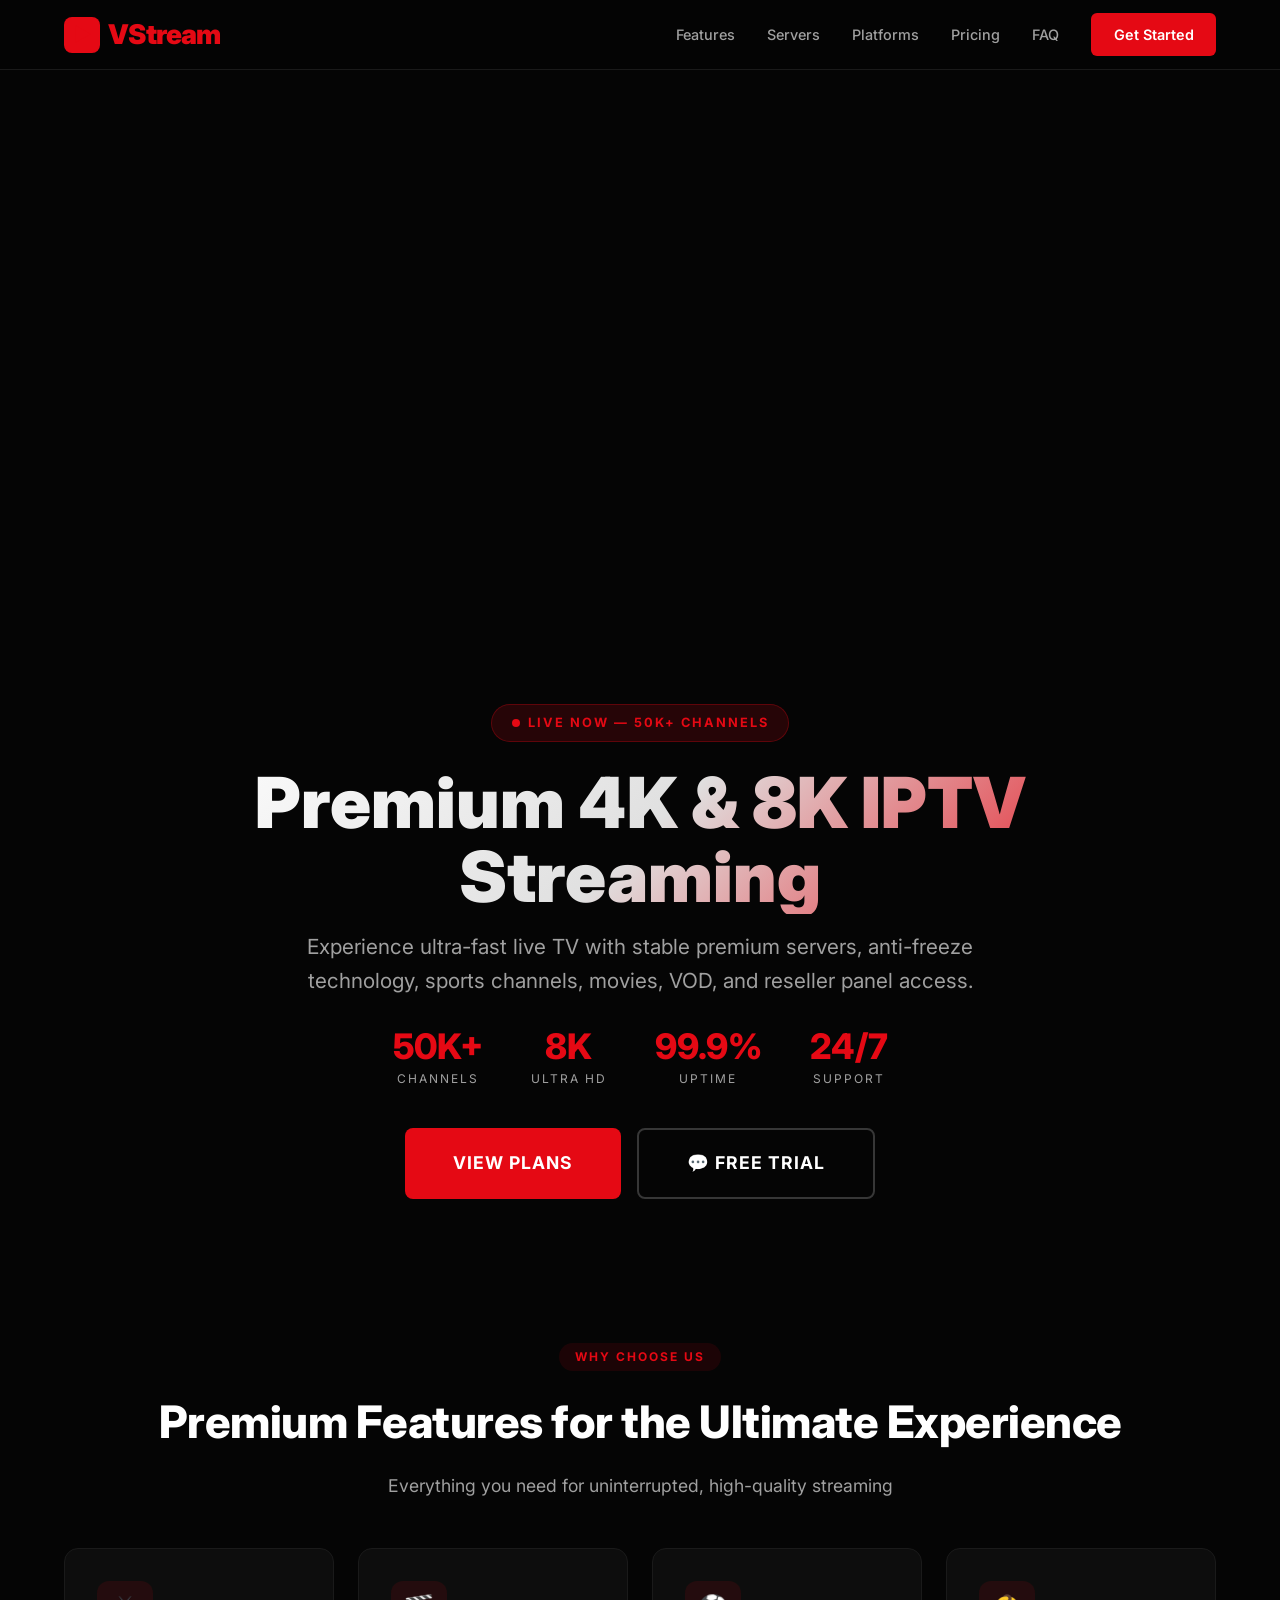
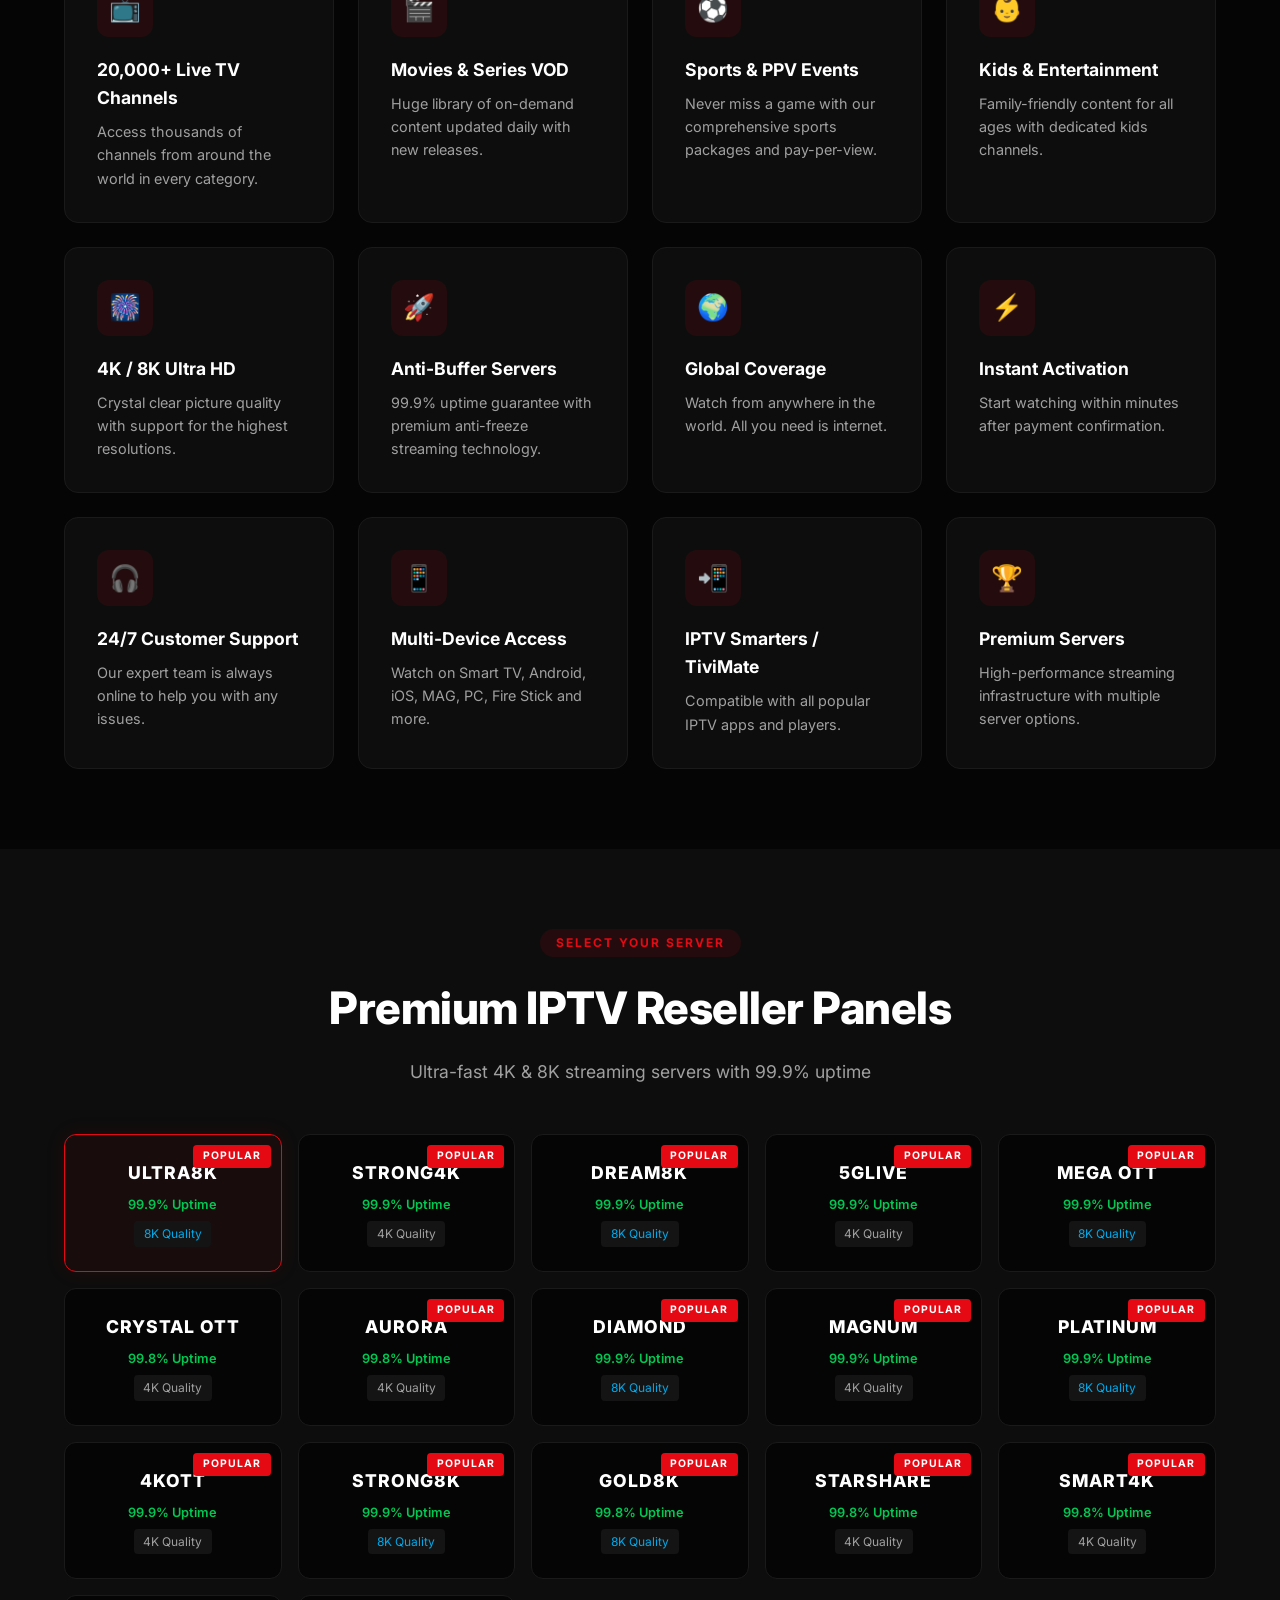
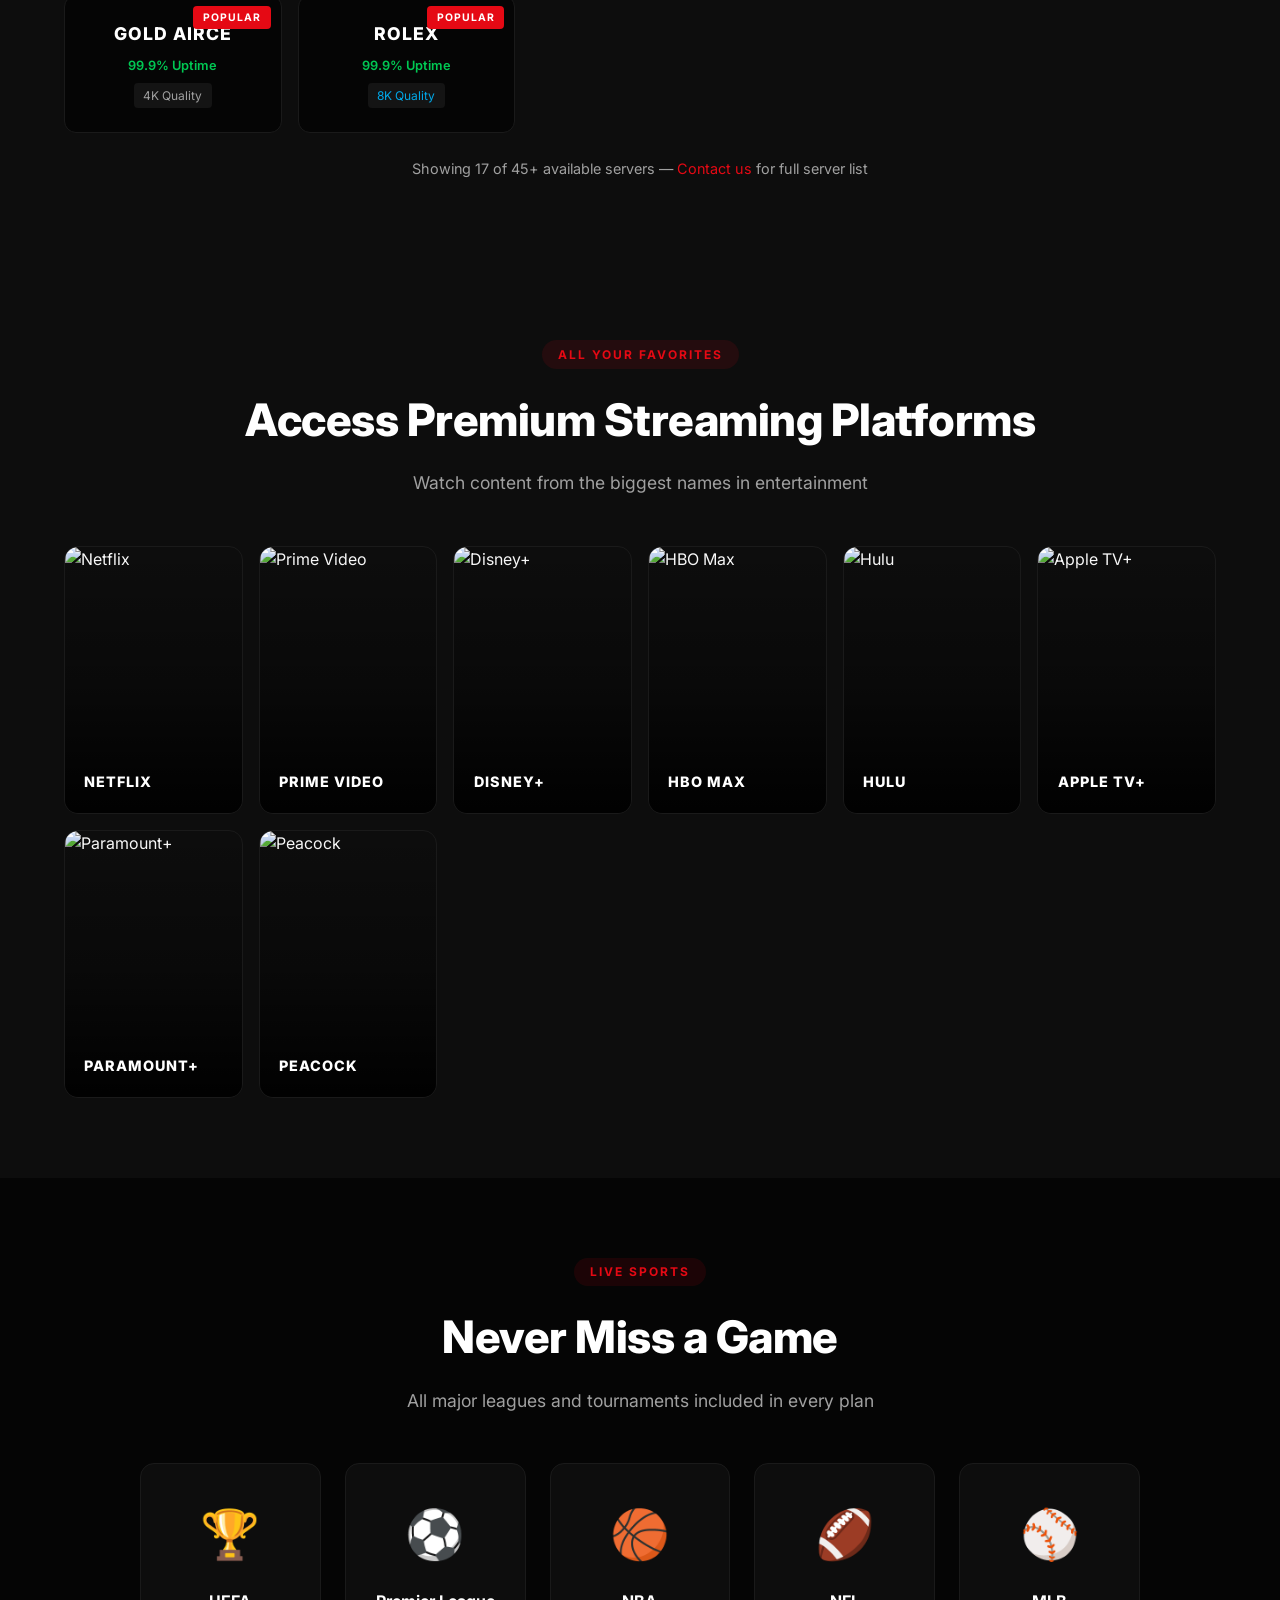
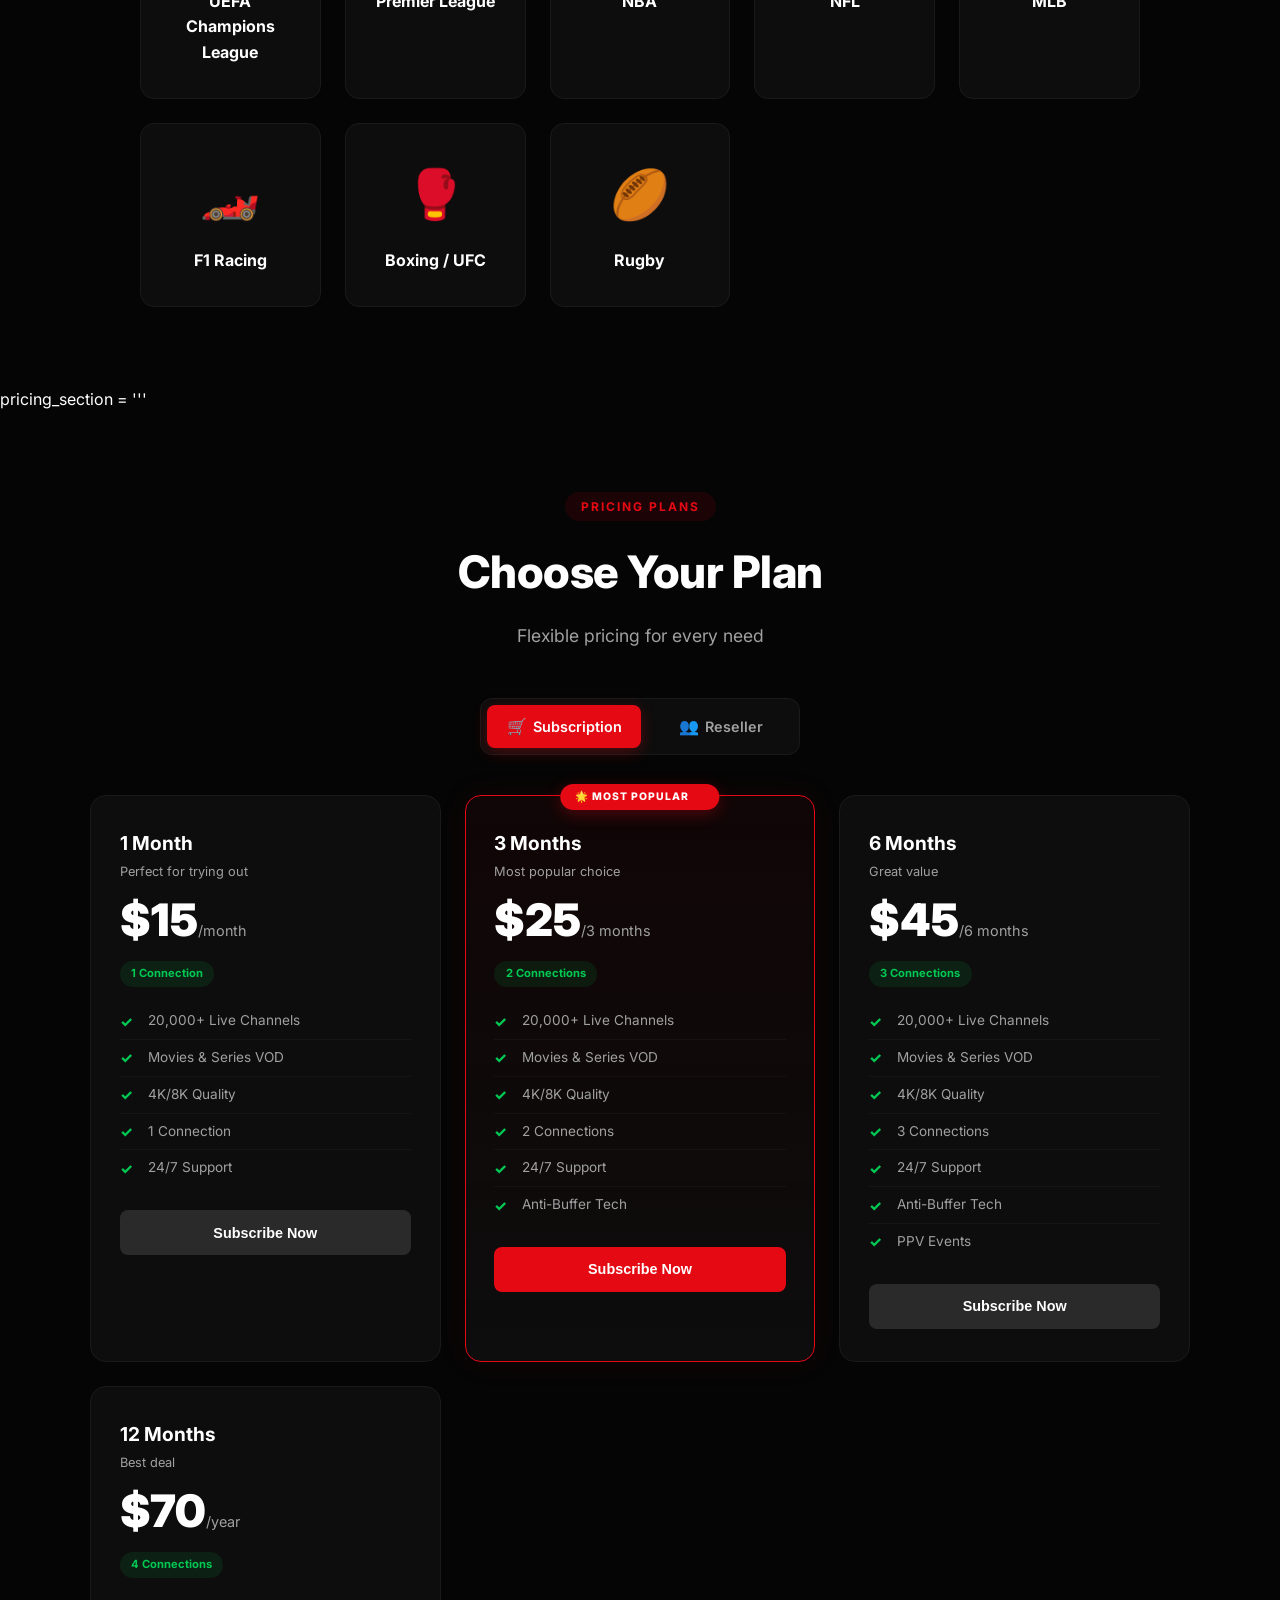
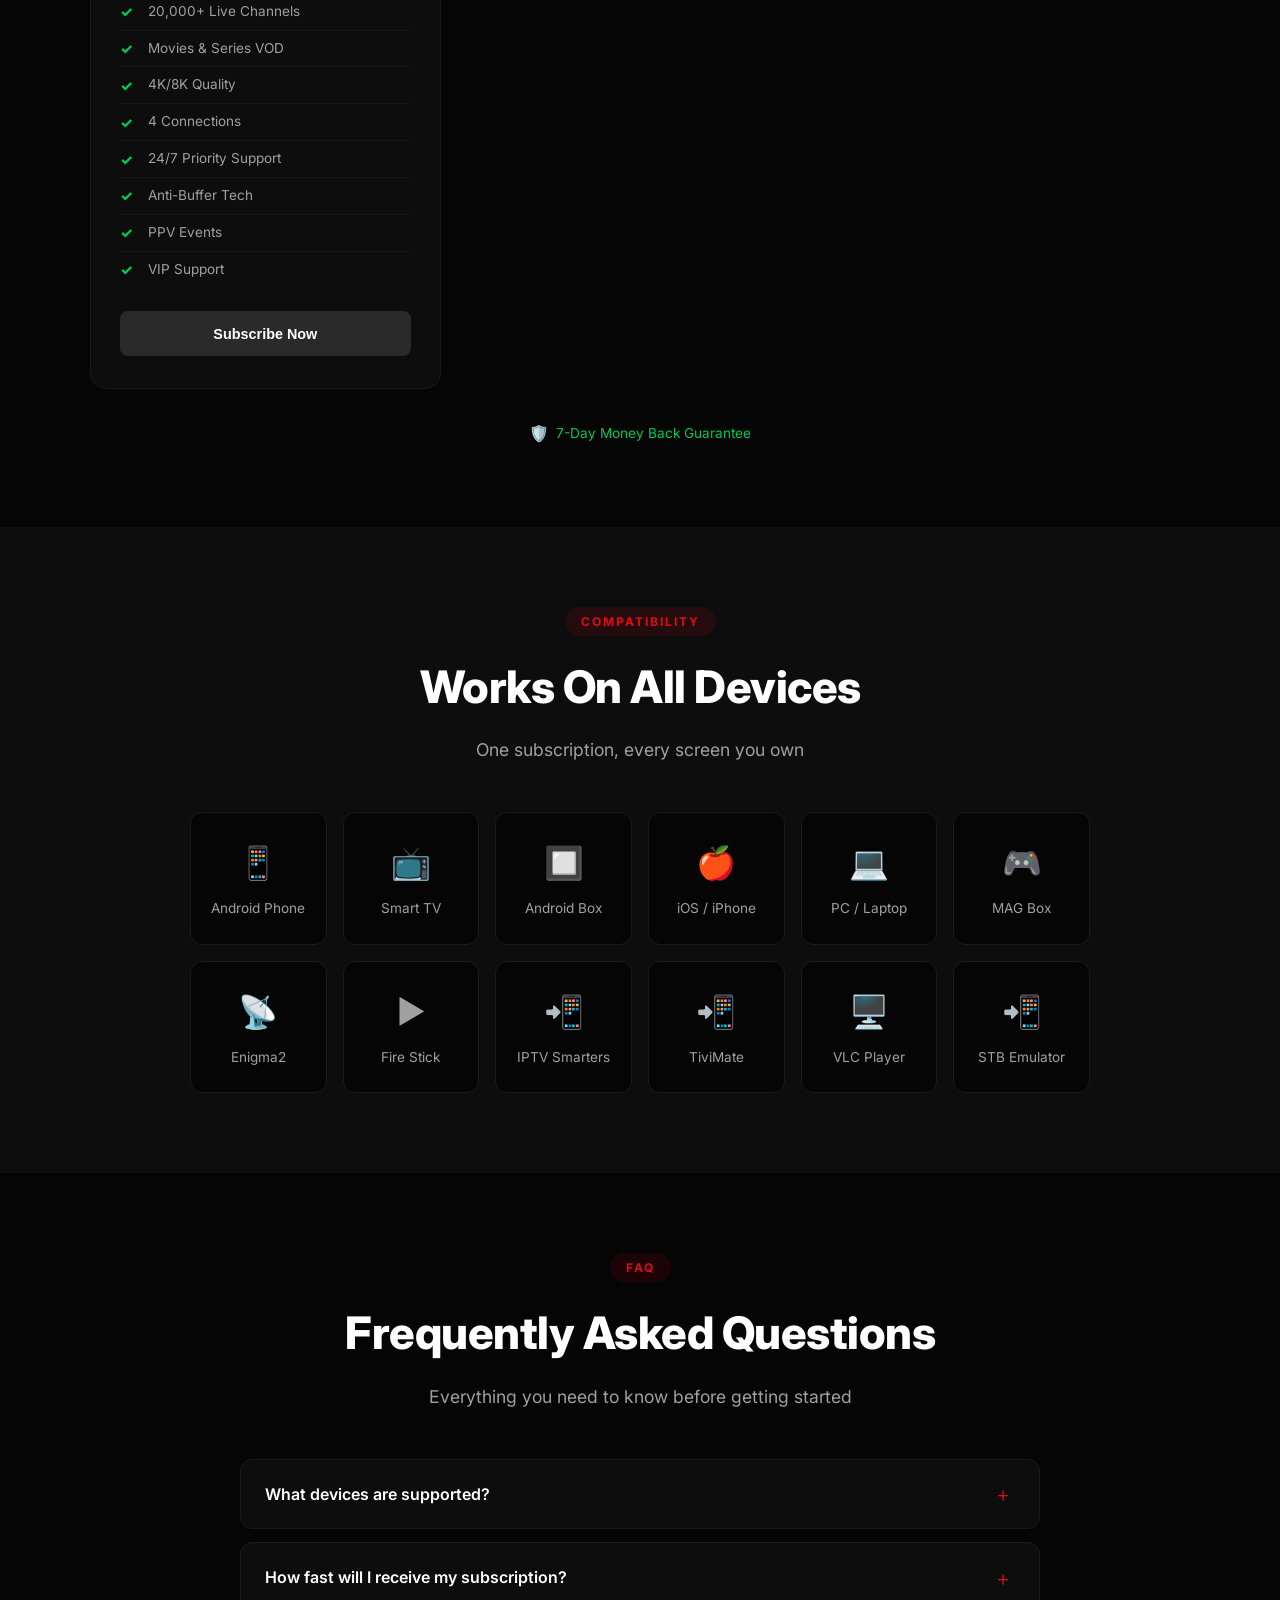
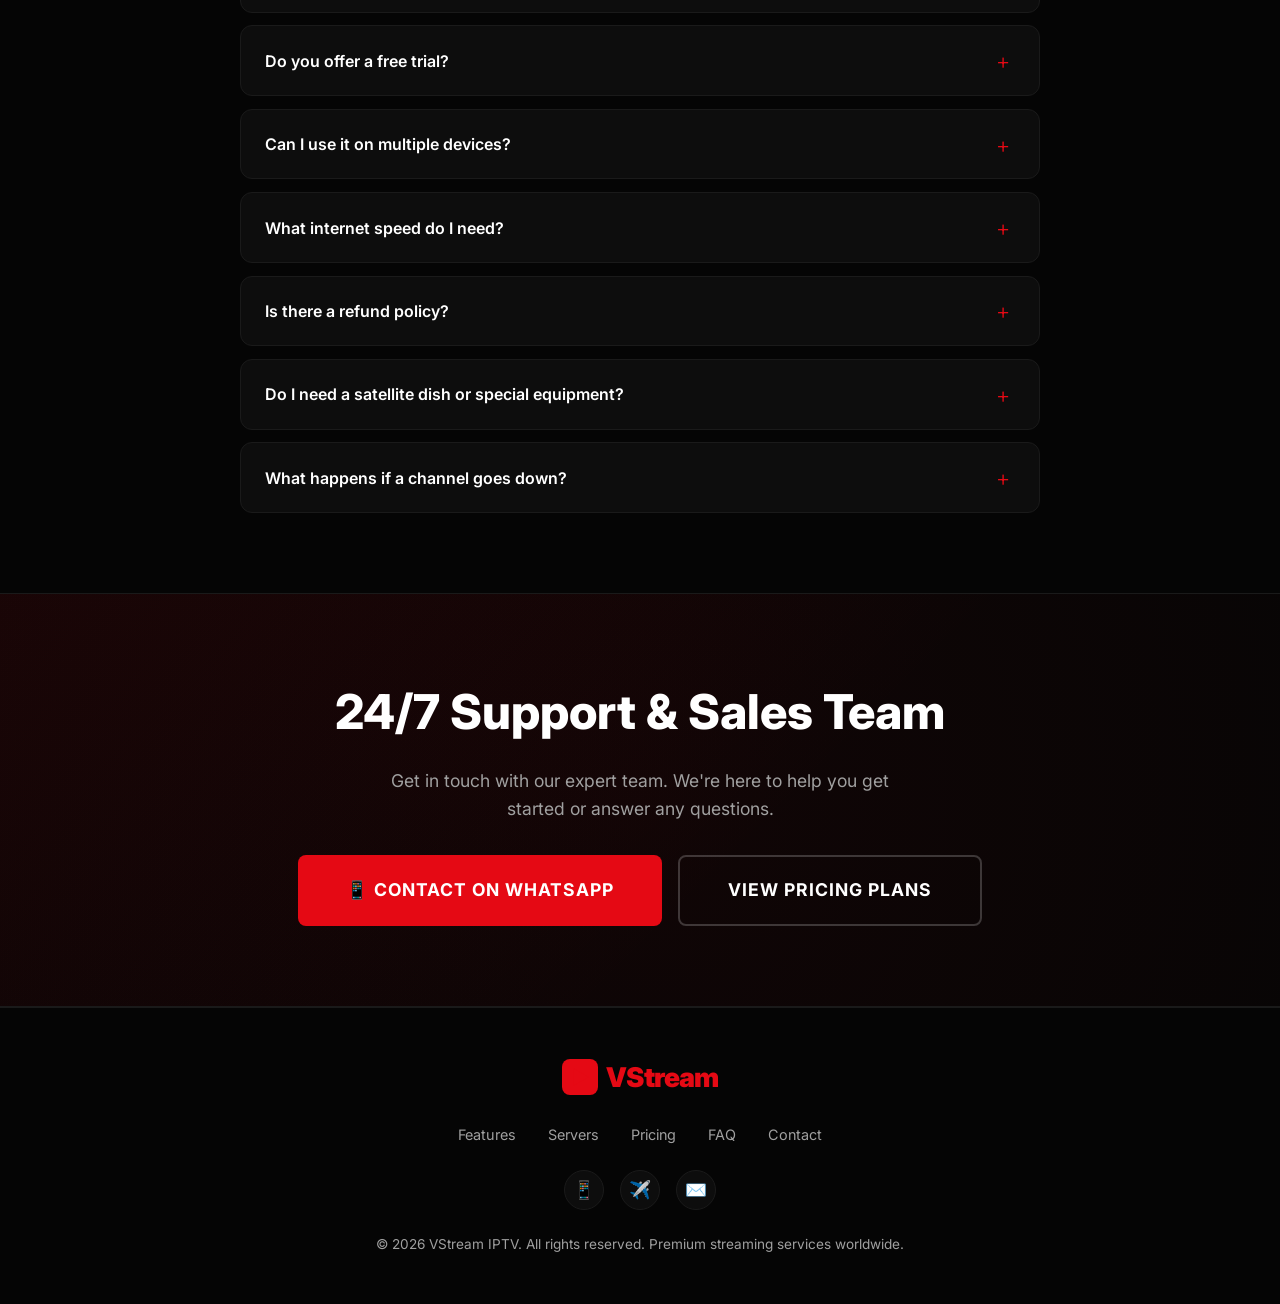
==== index.html @ d1099d80 "Update index.html" ====
<!DOCTYPE html>
<html lang="en">
<head>
<meta charset="UTF-8">
<meta name="viewport" content="width=device-width, initial-scale=1.0">

<title>VStream IPTV - Premium 4K & 8K Streaming | 50K+ Channels</title>
<meta name="description" content="Best IPTV subscription with 50,000+ live channels, movies, series in 4K & 8K. Ultra-fast servers, anti-freeze technology, instant activation. Free trial available.">
<meta name="keywords" content="IPTV, 4K streaming, 8K streaming, live TV channels, IPTV subscription, sports streaming, VOD, movies, series, anti-freeze, premium servers">
<meta name="author" content="VStream IPTV">
<meta name="robots" content="index, follow">
<meta name="theme-color" content="#050505">
<meta name="msapplication-TileColor" content="#050505">

<link rel="canonical" href="https://yourdomain.com/">

<meta property="og:type" content="website">
<meta property="og:url" content="https://yourdomain.com/">
<meta property="og:title" content="VStream IPTV - Premium 4K & 8K Streaming | 50K+ Channels">
<meta property="og:description" content="Best IPTV subscription with 50,000+ live channels, movies and series in 4K & 8K. Ultra-fast servers with anti-freeze technology. Free trial available.">
<meta property="og:image" content="https://yourdomain.com/logo-og.png">
<meta property="og:image:width" content="1200">
<meta property="og:image:height" content="630">
<meta property="og:site_name" content="VStream IPTV">
<meta property="og:locale" content="en_US">

<meta name="twitter:card" content="summary_large_image">
<meta name="twitter:url" content="https://yourdomain.com/">
<meta name="twitter:title" content="VStream IPTV - Premium 4K & 8K Streaming | 50K+ Channels">
<meta name="twitter:description" content="Best IPTV subscription with 50,000+ live channels, movies and series in 4K & 8K. Ultra-fast servers with anti-freeze technology.">
<meta name="twitter:image" content="https://yourdomain.com/logo-og.png">

<link rel="icon" type="image/svg+xml" href="logo.svg">
<link rel="apple-touch-icon" sizes="180x180" href="logo.svg">

<link rel="preconnect" href="https://fonts.googleapis.com">
<link rel="preconnect" href="https://fonts.gstatic.com" crossorigin>
<link href="https://fonts.googleapis.com/css2?family=Inter:wght@300;400;500;600;700;800;900&display=swap" rel="stylesheet">

<style>
:root{--bg:#050505;--bg-card:#0d0d0d;--bg-elevated:#141414;--red:#e50914;--red-hover:#b20710;--red-glow:rgba(229,9,20,0.3);--text:#ffffff;--text-muted:#a0a0a0;--border:#1a1a1a;--green:#00c853;--blue:#00a8e8}
*{margin:0;padding:0;box-sizing:border-box}
html{scroll-behavior:smooth}
body{font-family:'Inter',sans-serif;background:var(--bg);color:var(--text);line-height:1.6;overflow-x:hidden}

/* Header */
header{position:fixed;top:0;left:0;right:0;z-index:1000;display:flex;align-items:center;justify-content:space-between;padding:0.8rem 5%;background:rgba(5,5,5,0.9);backdrop-filter:blur(16px);border-bottom:1px solid var(--border);transition:all 0.3s}
.logo{font-size:1.7rem;font-weight:900;color:var(--red);letter-spacing:-1px;text-decoration:none;display:flex;align-items:center;gap:0.5rem}
.logo-icon{width:36px;height:36px;background:var(--red);border-radius:8px;display:flex;align-items:center;justify-content:center;font-size:1.2rem}
nav{display:flex;align-items:center;gap:2rem}
nav a{color:var(--text-muted);text-decoration:none;font-weight:500;font-size:0.9rem;transition:color 0.3s;position:relative}
nav a:hover{color:var(--text)}
nav a::after{content:'';position:absolute;bottom:-4px;left:0;width:0;height:2px;background:var(--red);transition:width 0.3s}
nav a:hover::after{width:100%}
.nav-cta{background:var(--red);color:#fff !important;padding:0.6rem 1.4rem;border-radius:6px;font-weight:600;transition:all 0.3s}
.nav-cta:hover{background:var(--red-hover);transform:translateY(-1px)}
.nav-cta::after{display:none !important}
.mobile-menu-btn{display:none;background:none;border:none;color:var(--text);font-size:1.5rem;cursor:pointer}

/* Hero with Video + Slides */
.hero{min-height:100vh;display:flex;flex-direction:column;align-items:center;justify-content:center;text-align:center;padding:8rem 5% 4rem;position:relative;overflow:hidden}
.hero-video-bg{position:absolute;top:0;left:0;width:100%;height:100%;z-index:0;object-fit:cover;opacity:0.4}
.hero-video-overlay{position:absolute;inset:0;background:linear-gradient(180deg,rgba(5,5,5,0.3) 0%,rgba(5,5,5,0.8) 60%,var(--bg) 100%);z-index:1}
.hero-slides{position:absolute;inset:0;z-index:0}
.hero-slide{position:absolute;inset:0;background-size:cover;background-position:center;opacity:0;transition:opacity 2s ease-in-out;filter:brightness(0.3)}
.hero-slide.active{opacity:1}
.hero > *{position:relative;z-index:2}

.hero-badge{display:inline-flex;align-items:center;gap:0.5rem;background:rgba(229,9,20,0.15);border:1px solid rgba(229,9,20,0.3);color:var(--red);padding:0.5rem 1.2rem;border-radius:50px;font-size:0.8rem;font-weight:700;margin-bottom:1.5rem;text-transform:uppercase;letter-spacing:2px;animation:fadeInUp 0.8s ease forwards}
.hero-badge .dot{width:8px;height:8px;background:var(--red);border-radius:50%;animation:pulse 2s infinite}
@keyframes pulse{0%,100%{opacity:1;transform:scale(1)}50%{opacity:0.5;transform:scale(1.2)}}
.hero h1{font-size:clamp(2.5rem,5.5vw,5rem);font-weight:900;line-height:1.05;max-width:1000px;margin-bottom:1rem;background:linear-gradient(135deg,#fff 0%,#e0e0e0 50%,var(--red) 100%);-webkit-background-clip:text;-webkit-text-fill-color:transparent;background-clip:text;animation:fadeInUp 0.8s ease 0.1s forwards;opacity:0}
.hero-subtitle{font-size:clamp(1rem,2vw,1.3rem);color:var(--text-muted);max-width:700px;margin-bottom:2rem;animation:fadeInUp 0.8s ease 0.2s forwards;opacity:0}
.hero-stats{display:flex;gap:3rem;margin-bottom:2.5rem;flex-wrap:wrap;justify-content:center;animation:fadeInUp 0.8s ease 0.3s forwards;opacity:0}
.hero-stat{text-align:center}
.hero-stat .num{font-size:2.2rem;font-weight:800;color:var(--red);line-height:1}
.hero-stat .label{font-size:0.75rem;color:var(--text-muted);text-transform:uppercase;letter-spacing:2px;margin-top:0.3rem}
.hero-btns{display:flex;gap:1rem;flex-wrap:wrap;justify-content:center;animation:fadeInUp 0.8s ease 0.4s forwards;opacity:0}
.btn{display:inline-flex;align-items:center;gap:0.5rem;background:var(--red);color:#fff;border:none;padding:1rem 2.5rem;border-radius:8px;font-size:1rem;font-weight:700;cursor:pointer;transition:all 0.3s;text-decoration:none;text-transform:uppercase;letter-spacing:1px}
.btn:hover{background:var(--red-hover);transform:translateY(-2px);box-shadow:0 10px 40px var(--red-glow)}
.btn-outline{background:transparent;border:2px solid rgba(255,255,255,0.2);color:var(--text)}
.btn-outline:hover{border-color:var(--red);color:var(--red);background:transparent;box-shadow:none}
.btn-lg{padding:1.2rem 3rem;font-size:1.1rem}
@keyframes fadeInUp{from{opacity:0;transform:translateY(30px)}to{opacity:1;transform:translateY(0)}}

/* Section Common */
section{padding:5rem 5%}
.section-title{text-align:center;margin-bottom:3rem}
.section-title h2{font-size:clamp(1.8rem,3.5vw,2.8rem);font-weight:800;margin-bottom:0.8rem;letter-spacing:-0.5px}
.section-title p{color:var(--text-muted);font-size:1.1rem;max-width:600px;margin:0 auto}
.section-title .badge{display:inline-block;background:rgba(229,9,20,0.1);color:var(--red);padding:0.3rem 1rem;border-radius:50px;font-size:0.75rem;font-weight:700;text-transform:uppercase;letter-spacing:2px;margin-bottom:1rem}

/* Features */
.features-grid{display:grid;grid-template-columns:repeat(auto-fit,minmax(260px,1fr));gap:1.5rem;max-width:1200px;margin:0 auto}
.feature-card{background:var(--bg-card);border:1px solid var(--border);border-radius:14px;padding:2rem;transition:all 0.4s;position:relative;overflow:hidden}
.feature-card::before{content:'';position:absolute;top:0;left:0;right:0;height:3px;background:var(--red);transform:scaleX(0);transition:transform 0.4s}
.feature-card:hover::before{transform:scaleX(1)}
.feature-card:hover{border-color:rgba(229,9,20,0.3);transform:translateY(-8px);box-shadow:0 20px 50px rgba(0,0,0,0.5)}
.feature-icon{width:56px;height:56px;background:rgba(229,9,20,0.1);border-radius:12px;display:flex;align-items:center;justify-content:center;margin-bottom:1.2rem;font-size:1.6rem}
.feature-card h3{font-size:1.1rem;font-weight:700;margin-bottom:0.5rem}
.feature-card p{color:var(--text-muted);font-size:0.9rem;line-height:1.6}

/* Server Selection */
.servers-section{background:var(--bg-card)}
.servers-grid{display:grid;grid-template-columns:repeat(auto-fill,minmax(200px,1fr));gap:1rem;max-width:1200px;margin:0 auto}
.server-card{background:var(--bg);border:1px solid var(--border);border-radius:12px;padding:1.5rem;text-align:center;cursor:pointer;transition:all 0.3s;position:relative;overflow:hidden}
.server-card:hover{border-color:var(--red);transform:translateY(-3px);box-shadow:0 10px 30px rgba(229,9,20,0.1)}
.server-card.selected{border-color:var(--red);background:rgba(229,9,20,0.05);box-shadow:0 0 20px rgba(229,9,20,0.1)}
.server-popular{position:absolute;top:10px;right:10px;background:var(--red);color:#fff;font-size:0.65rem;font-weight:700;padding:0.2rem 0.6rem;border-radius:4px;text-transform:uppercase;letter-spacing:1px}
.server-name{font-size:1.1rem;font-weight:800;letter-spacing:1px;margin-bottom:0.5rem;text-transform:uppercase}
.server-uptime{font-size:0.8rem;color:var(--green);font-weight:600;margin-bottom:0.3rem}
.server-quality{font-size:0.75rem;color:var(--text-muted);background:var(--bg-elevated);padding:0.2rem 0.6rem;border-radius:4px;display:inline-block}
.server-quality.k8{color:var(--blue)}
.servers-info{text-align:center;color:var(--text-muted);font-size:0.9rem;margin-top:1.5rem}

/* Pricing */
.pricing-grid{display:grid;grid-template-columns:repeat(auto-fit,minmax(260px,1fr));gap:1.5rem;max-width:1100px;margin:0 auto}
.price-card{background:var(--bg-card);border:1px solid var(--border);border-radius:16px;padding:2.5rem 2rem;text-align:center;position:relative;transition:all 0.4s}
.price-card:hover{border-color:var(--red);transform:translateY(-8px);box-shadow:0 20px 50px rgba(229,9,20,0.1)}
.price-card.popular{border-color:var(--red);background:linear-gradient(180deg,rgba(229,9,20,0.06) 0%,var(--bg-card) 100%);transform:scale(1.03)}
.popular-badge{position:absolute;top:-12px;left:50%;transform:translateX(-50%);background:var(--red);color:#fff;padding:0.35rem 1.2rem;border-radius:50px;font-size:0.7rem;font-weight:800;text-transform:uppercase;letter-spacing:2px;box-shadow:0 4px 15px rgba(229,9,20,0.3)}
.price-card h3{font-size:1.3rem;font-weight:700;margin-bottom:0.3rem}
.price-card .subtitle{font-size:0.85rem;color:var(--text-muted);margin-bottom:1rem}
.price{font-size:3.5rem;font-weight:900;color:var(--red);line-height:1;margin:1.5rem 0}
.price span{font-size:1rem;color:var(--text-muted);font-weight:400}
.price-features{list-style:none;margin:1.5rem 0 2rem;text-align:left}
.price-features li{padding:0.5rem 0;color:var(--text-muted);font-size:0.9rem;display:flex;align-items:center;gap:0.6rem;border-bottom:1px solid rgba(255,255,255,0.03)}
.price-features li:last-child{border-bottom:none}
.price-features li::before{content:'✓';color:var(--green);font-weight:800;min-width:20px}
.connections-badge{display:inline-block;background:rgba(0,200,83,0.1);color:var(--green);padding:0.3rem 0.8rem;border-radius:50px;font-size:0.75rem;font-weight:700;margin-bottom:1rem}
.guarantee{text-align:center;margin-top:2rem;color:var(--text-muted);font-size:0.9rem;display:flex;align-items:center;justify-content:center;gap:0.5rem}
.guarantee .icon{color:var(--green);font-size:1.2rem}

/* Platforms */
.platforms-section{background:var(--bg-card)}
.platforms-grid{display:grid;grid-template-columns:repeat(auto-fit,minmax(160px,1fr));gap:1rem;max-width:1200px;margin:0 auto}
.platform-card{position:relative;border-radius:14px;overflow:hidden;aspect-ratio:2/3;cursor:pointer;transition:transform 0.4s;border:1px solid var(--border)}
.platform-card:hover{transform:scale(1.05);z-index:2}
.platform-card img{width:100%;height:100%;object-fit:cover;display:block;transition:transform 0.4s}
.platform-card:hover img{transform:scale(1.1)}
.platform-card::after{content:'';position:absolute;inset:0;background:linear-gradient(to top,rgba(0,0,0,0.95) 0%,rgba(0,0,0,0.3) 50%,transparent 100%)}
.platform-name{position:absolute;bottom:0;left:0;right:0;padding:1.2rem;z-index:2;font-weight:800;font-size:0.9rem;text-transform:uppercase;letter-spacing:1px}

/* Sports */
.sports-grid{display:grid;grid-template-columns:repeat(auto-fit,minmax(180px,1fr));gap:1.5rem;max-width:1000px;margin:0 auto}
.sport-card{background:var(--bg-card);border:1px solid var(--border);border-radius:14px;padding:2rem 1.5rem;text-align:center;transition:all 0.3s}
.sport-card:hover{border-color:var(--red);transform:translateY(-5px)}
.sport-card .icon{font-size:3rem;margin-bottom:1rem;display:block}
.sport-card h4{font-size:1rem;font-weight:700}

/* Devices */
.devices-section{background:var(--bg-card)}
.devices-grid{display:grid;grid-template-columns:repeat(auto-fit,minmax(130px,1fr));gap:1rem;max-width:900px;margin:0 auto}
.device-item{background:var(--bg);border:1px solid var(--border);border-radius:12px;padding:1.5rem 1rem;text-align:center;font-size:0.85rem;color:var(--text-muted);transition:all 0.3s;cursor:default}
.device-item:hover{border-color:var(--red);color:var(--text);transform:translateY(-3px)}
.device-item .icon{font-size:2rem;margin-bottom:0.6rem;display:block}

/* FAQ */
.faq-list{max-width:800px;margin:0 auto;display:flex;flex-direction:column;gap:0.8rem}
.faq-item{background:var(--bg-card);border:1px solid var(--border);border-radius:12px;overflow:hidden;transition:all 0.3s}
.faq-item:hover{border-color:rgba(229,9,20,0.2)}
.faq-question{width:100%;padding:1.3rem 1.5rem;background:none;border:none;color:var(--text);font-size:1rem;font-weight:600;text-align:left;cursor:pointer;display:flex;justify-content:space-between;align-items:center;transition:color 0.3s;font-family:'Inter',sans-serif}
.faq-question:hover{color:var(--red)}
.faq-icon{font-size:1.4rem;font-weight:300;transition:transform 0.3s;color:var(--red);min-width:24px;text-align:center}
.faq-item.active .faq-icon{transform:rotate(45deg)}
.faq-answer{max-height:0;overflow:hidden;transition:max-height 0.4s ease-out}
.faq-answer-inner{padding:0 1.5rem 1.5rem;color:var(--text-muted);font-size:0.95rem;line-height:1.8}
.faq-item.active .faq-answer{max-height:400px}

/* CTA */
.cta-section{background:linear-gradient(135deg,rgba(229,9,20,0.08) 0%,transparent 60%);text-align:center;border-top:1px solid var(--border);border-bottom:1px solid var(--border);position:relative;overflow:hidden}
.cta-section::before{content:'';position:absolute;top:-50%;left:-50%;width:200%;height:200%;background:radial-gradient(circle,rgba(229,9,20,0.05) 0%,transparent 70%);animation:rotate 20s linear infinite}
@keyframes rotate{from{transform:rotate(0deg)}to{transform:rotate(360deg)}}
.cta-section > *{position:relative;z-index:1}
.cta-section h2{font-size:clamp(2rem,4vw,3rem);font-weight:800;margin-bottom:1rem}
.cta-section p{color:var(--text-muted);max-width:500px;margin:0 auto 2rem;font-size:1.1rem}
.cta-btns{display:flex;gap:1rem;justify-content:center;flex-wrap:wrap}

/* Footer */
footer{background:var(--bg);border-top:1px solid var(--border);padding:3rem 5%;text-align:center}
footer .logo{margin-bottom:1.5rem;display:inline-flex}
.footer-links{display:flex;justify-content:center;gap:2rem;margin-bottom:1.5rem;flex-wrap:wrap}
.footer-links a{color:var(--text-muted);text-decoration:none;font-size:0.9rem;transition:color 0.3s}
.footer-links a:hover{color:var(--red)}
.footer-social{display:flex;justify-content:center;gap:1rem;margin-bottom:1.5rem}
.footer-social a{width:40px;height:40px;border-radius:50%;background:var(--bg-card);border:1px solid var(--border);display:flex;align-items:center;justify-content:center;color:var(--text-muted);text-decoration:none;font-size:1.1rem;transition:all 0.3s}
.footer-social a:hover{border-color:var(--red);color:var(--red);transform:translateY(-3px)}
footer p{color:var(--text-muted);font-size:0.85rem}

/* Scroll Animations */
.reveal{opacity:0;transform:translateY(40px);transition:all 0.8s ease}
.reveal.visible{opacity:1;transform:translateY(0)}

/* Responsive */
@media(max-width:768px){nav{display:none;position:absolute;top:100%;left:0;right:0;flex-direction:column;background:rgba(5,5,5,0.98);padding:1rem 5%;gap:1rem;border-bottom:1px solid var(--border)}nav.active{display:flex}.mobile-menu-btn{display:block}.hero{padding-top:6rem}.hero h1{font-size:2rem}.hero-stats{gap:1.5rem}.hero-stat .num{font-size:1.8rem}section{padding:3rem 5%}.servers-grid{grid-template-columns:repeat(2,1fr)}.platforms-grid{grid-template-columns:repeat(2,1fr)}.price-card.popular{transform:scale(1)}}
@media(max-width:480px){.servers-grid{grid-template-columns:1fr}.pricing-grid{grid-template-columns:1fr}}

/* Scrollbar */
::-webkit-scrollbar{width:8px}
::-webkit-scrollbar-track{background:var(--bg)}
::-webkit-scrollbar-thumb{background:var(--border);border-radius:4px}
::-webkit-scrollbar-thumb:hover{background:var(--red)}


  .pricing-toggle {
    display: flex;
    justify-content: center;
    gap: 0.5rem;
    margin-bottom: 2.5rem;
    background: var(--bg-card);
    padding: 0.4rem;
    border-radius: 12px;
    border: 1px solid var(--border);
    max-width: 320px;
    margin-left: auto;
    margin-right: auto;
  }
  .toggle-btn {
    flex: 1;
    padding: 0.7rem 1.2rem;
    border: none;
    border-radius: 8px;
    background: transparent;
    color: var(--text-muted);
    font-size: 0.9rem;
    font-weight: 600;
    cursor: pointer;
    transition: all 0.3s;
    display: flex;
    align-items: center;
    justify-content: center;
    gap: 0.4rem;
    font-family: 'Inter', sans-serif;
  }
  .toggle-btn:hover { color: var(--text); }
  .toggle-btn.active {
    background: var(--red);
    color: #fff;
    box-shadow: 0 4px 15px rgba(229,9,20,0.3);
  }
  .toggle-icon { font-size: 1rem; }

  .pricing-grid {
    display: grid;
    grid-template-columns: repeat(auto-fit, minmax(260px, 1fr));
    gap: 1.5rem;
    max-width: 1100px;
    margin: 0 auto;
  }
  .pricing-grid.hidden { display: none; }

  .price-card {
    background: var(--bg-card);
    border: 1px solid var(--border);
    border-radius: 16px;
    padding: 2rem 1.8rem;
    text-align: left;
    position: relative;
    transition: all 0.4s;
  }
  .price-card:hover {
    border-color: rgba(229,9,20,0.3);
    transform: translateY(-5px);
    box-shadow: 0 15px 40px rgba(0,0,0,0.4);
  }
  .price-card.popular {
    border-color: var(--red);
    background: linear-gradient(180deg, rgba(229,9,20,0.05) 0%, var(--bg-card) 100%);
    box-shadow: 0 0 30px rgba(229,9,20,0.08);
  }
  .popular-badge {
    position: absolute;
    top: -12px;
    right: 15px;
    background: var(--red);
    color: #fff;
    padding: 0.3rem 0.9rem;
    border-radius: 50px;
    font-size: 0.65rem;
    font-weight: 800;
    text-transform: uppercase;
    letter-spacing: 1px;
    box-shadow: 0 4px 15px rgba(229,9,20,0.3);
  }
  .price-card h3 {
    font-size: 1.2rem;
    font-weight: 700;
    margin-bottom: 0.2rem;
  }
  .price-card .subtitle {
    font-size: 0.8rem;
    color: var(--text-muted);
    margin-bottom: 1rem;
  }
  .price {
    font-size: 2.8rem;
    font-weight: 900;
    color: var(--text);
    line-height: 1;
    margin: 1rem 0;
  }
  .price span {
    font-size: 0.9rem;
    color: var(--text-muted);
    font-weight: 400;
  }
  .connections-badge, .credits-badge {
    display: inline-block;
    background: rgba(0,200,83,0.1);
    color: var(--green);
    padding: 0.25rem 0.7rem;
    border-radius: 50px;
    font-size: 0.7rem;
    font-weight: 700;
    margin-bottom: 1rem;
  }
  .credits-badge {
    background: rgba(255,193,7,0.1);
    color: #ffc107;
  }
  .price-features {
    list-style: none;
    margin: 0 0 1.5rem;
    padding: 0;
  }
  .price-features li {
    padding: 0.4rem 0;
    color: var(--text-muted);
    font-size: 0.85rem;
    display: flex;
    align-items: center;
    gap: 0.5rem;
  }
  .price-features li::before {
    content: '✓';
    color: var(--green);
    font-weight: 800;
    font-size: 0.9rem;
  }
  .btn-sub {
    background: #2a2a2a;
    color: var(--text);
    font-weight: 600;
    text-transform: none;
    letter-spacing: 0;
    padding: 0.9rem;
    font-size: 0.9rem;
  }
  .btn-sub:hover {
    background: #3a3a3a;
    transform: translateY(-1px);
    box-shadow: none;
  }
  .btn-res {
    background: #2a2a2a;
    color: var(--text);
    font-weight: 600;
    text-transform: none;
    letter-spacing: 0;
    padding: 0.9rem;
    font-size: 0.9rem;
  }
  .btn-res:hover {
    background: #3a3a3a;
    transform: translateY(-1px);
    box-shadow: none;
  }
  .price-card.popular .btn-sub,
  .price-card.popular .btn-res {
    background: var(--red);
    color: #fff;
  }
  .price-card.popular .btn-sub:hover,
  .price-card.popular .btn-res:hover {
    background: var(--red-hover);
  }
  .guarantee {
    text-align: center;
    margin-top: 2rem;
    color: var(--green);
    font-size: 0.85rem;
    display: flex;
    align-items: center;
    justify-content: center;
    gap: 0.4rem;
  }
  .guarantee .icon { font-size: 1rem; }

  @media (max-width: 768px) {
    .pricing-toggle { max-width: 280px; }
    .toggle-btn { font-size: 0.8rem; padding: 0.6rem; }
    .price { font-size: 2.2rem; }
  }
</style>


<script type="application/ld+json">
{"@context":"https://schema.org","@type":"Organization","name":"VStream IPTV","url":"https://yourdomain.com","logo":"https://yourdomain.com/logo.svg","description":"Premium IPTV streaming service with 50,000+ channels in 4K & 8K","contactPoint":{"@type":"ContactPoint","contactType":"Customer Support","availableLanguage":["English"]},"sameAs":["https://wa.me/234XXXXXXXXXX"]}
</script>
<script type="application/ld+json">
{"@context":"https://schema.org","@type":"Product","name":"VStream IPTV Subscription","description":"Premium IPTV subscription with 50,000+ live channels, movies and series","brand":{"@type":"Brand","name":"VStream IPTV"},"offers":{"@type":"AggregateOffer","lowPrice":"10.00","highPrice":"80.00","priceCurrency":"USD","availability":"https://schema.org/InStock"}}
</script>
</head>

<body>

<header id="header">
  <a href="#" class="logo"><span class="logo-icon">▶</span>VStream</a>
  <nav id="mainNav">
    <a href="#features">Features</a>
    <a href="#servers">Servers</a>
    <a href="#platforms">Platforms</a>
    <a href="#pricing">Pricing</a>
    <a href="#faq">FAQ</a>
    <a href="#contact" class="nav-cta">Get Started</a>
  </nav>
  <button class="mobile-menu-btn" onclick="toggleMobileMenu()">☰</button>
</header>

<section class="hero" id="home">
  <video class="hero-video-bg" autoplay muted loop playsinline poster="https://images.unsplash.com/photo-1536440136628-849c177e76a1?w=1920&q=80">
    <source src="https://assets.mixkit.co/videos/preview/mixkit-digital-animation-of-futuristic-devices-99786-large.mp4" type="video/mp4">
  </video>
  <div class="hero-video-overlay"></div>
  <div class="hero-slides">
    <div class="hero-slide active" style="background-image:url('https://images.unsplash.com/photo-1574375927938-d5a98e8ffe85?w=1920&q=80')"></div>
    <div class="hero-slide" style="background-image:url('https://images.unsplash.com/photo-1489599849927-2ee91cede3ba?w=1920&q=80')"></div>
    <div class="hero-slide" style="background-image:url('https://images.unsplash.com/photo-1626814026160-2237a95fc5a0?w=1920&q=80')"></div>
    <div class="hero-slide" style="background-image:url('https://images.unsplash.com/photo-1598899134739-24c46f58b8c0?w=1920&q=80')"></div>
  </div>
  <div class="hero-badge"><span class="dot"></span>Live Now — 50K+ Channels</div>
  <h1>Premium 4K & 8K IPTV Streaming</h1>
  <p class="hero-subtitle">Experience ultra-fast live TV with stable premium servers, anti-freeze technology, sports channels, movies, VOD, and reseller panel access.</p>
  <div class="hero-stats">
    <div class="hero-stat"><div class="num">50K+</div><div class="label">Channels</div></div>
    <div class="hero-stat"><div class="num">8K</div><div class="label">Ultra HD</div></div>
    <div class="hero-stat"><div class="num">99.9%</div><div class="label">Uptime</div></div>
    <div class="hero-stat"><div class="num">24/7</div><div class="label">Support</div></div>
  </div>
  <div class="hero-btns">
    <a href="#pricing" class="btn btn-lg">View Plans</a>
    <a href="https://wa.me/234XXXXXXXXXX" class="btn btn-outline btn-lg" target="_blank">💬 Free Trial</a>
  </div>
</section>

<section id="features">
  <div class="section-title">
    <div class="badge">Why Choose Us</div>
    <h2>Premium Features for the Ultimate Experience</h2>
    <p>Everything you need for uninterrupted, high-quality streaming</p>
  </div>
  <div class="features-grid">
    <div class="feature-card reveal"><div class="feature-icon">📺</div><h3>20,000+ Live TV Channels</h3><p>Access thousands of channels from around the world in every category.</p></div>
    <div class="feature-card reveal"><div class="feature-icon">🎬</div><h3>Movies & Series VOD</h3><p>Huge library of on-demand content updated daily with new releases.</p></div>
    <div class="feature-card reveal"><div class="feature-icon">⚽</div><h3>Sports & PPV Events</h3><p>Never miss a game with our comprehensive sports packages and pay-per-view.</p></div>
    <div class="feature-card reveal"><div class="feature-icon">👶</div><h3>Kids & Entertainment</h3><p>Family-friendly content for all ages with dedicated kids channels.</p></div>
    <div class="feature-card reveal"><div class="feature-icon">🎆</div><h3>4K / 8K Ultra HD</h3><p>Crystal clear picture quality with support for the highest resolutions.</p></div>
    <div class="feature-card reveal"><div class="feature-icon">🚀</div><h3>Anti-Buffer Servers</h3><p>99.9% uptime guarantee with premium anti-freeze streaming technology.</p></div>
    <div class="feature-card reveal"><div class="feature-icon">🌍</div><h3>Global Coverage</h3><p>Watch from anywhere in the world. All you need is internet.</p></div>
    <div class="feature-card reveal"><div class="feature-icon">⚡</div><h3>Instant Activation</h3><p>Start watching within minutes after payment confirmation.</p></div>
    <div class="feature-card reveal"><div class="feature-icon">🎧</div><h3>24/7 Customer Support</h3><p>Our expert team is always online to help you with any issues.</p></div>
    <div class="feature-card reveal"><div class="feature-icon">📱</div><h3>Multi-Device Access</h3><p>Watch on Smart TV, Android, iOS, MAG, PC, Fire Stick and more.</p></div>
    <div class="feature-card reveal"><div class="feature-icon">📲</div><h3>IPTV Smarters / TiviMate</h3><p>Compatible with all popular IPTV apps and players.</p></div>
    <div class="feature-card reveal"><div class="feature-icon">🏆</div><h3>Premium Servers</h3><p>High-performance streaming infrastructure with multiple server options.</p></div>
  </div>
</section>

<section id="servers" class="servers-section">
  <div class="section-title">
    <div class="badge">Select Your Server</div>
    <h2>Premium IPTV Reseller Panels</h2>
    <p>Ultra-fast 4K & 8K streaming servers with 99.9% uptime</p>
  </div>
  <div class="servers-grid">
    <div class="server-card reveal selected" onclick="selectServer(this,'ULTRA8K')"><span class="server-popular">Popular</span><div class="server-name">ULTRA8K</div><div class="server-uptime">99.9% Uptime</div><div class="server-quality k8">8K Quality</div></div>
    <div class="server-card reveal" onclick="selectServer(this,'STRONG4K')"><span class="server-popular">Popular</span><div class="server-name">STRONG4K</div><div class="server-uptime">99.9% Uptime</div><div class="server-quality">4K Quality</div></div>
    <div class="server-card reveal" onclick="selectServer(this,'DREAM8K')"><span class="server-popular">Popular</span><div class="server-name">DREAM8K</div><div class="server-uptime">99.9% Uptime</div><div class="server-quality k8">8K Quality</div></div>
    <div class="server-card reveal" onclick="selectServer(this,'5GLIVE')"><span class="server-popular">Popular</span><div class="server-name">5GLIVE</div><div class="server-uptime">99.9% Uptime</div><div class="server-quality">4K Quality</div></div>
    <div class="server-card reveal" onclick="selectServer(this,'MEGA OTT')"><span class="server-popular">Popular</span><div class="server-name">MEGA OTT</div><div class="server-uptime">99.9% Uptime</div><div class="server-quality k8">8K Quality</div></div>
    <div class="server-card reveal" onclick="selectServer(this,'CRYSTAL OTT')"><div class="server-name">CRYSTAL OTT</div><div class="server-uptime">99.8% Uptime</div><div class="server-quality">4K Quality</div></div>
    <div class="server-card reveal" onclick="selectServer(this,'AURORA')"><span class="server-popular">Popular</span><div class="server-name">AURORA</div><div class="server-uptime">99.8% Uptime</div><div class="server-quality">4K Quality</div></div>
    <div class="server-card reveal" onclick="selectServer(this,'DIAMOND')"><span class="server-popular">Popular</span><div class="server-name">DIAMOND</div><div class="server-uptime">99.9% Uptime</div><div class="server-quality k8">8K Quality</div></div>
    <div class="server-card reveal" onclick="selectServer(this,'MAGNUM')"><span class="server-popular">Popular</span><div class="server-name">MAGNUM</div><div class="server-uptime">99.9% Uptime</div><div class="server-quality">4K Quality</div></div>
    <div class="server-card reveal" onclick="selectServer(this,'PLATINUM')"><span class="server-popular">Popular</span><div class="server-name">PLATINUM</div><div class="server-uptime">99.9% Uptime</div><div class="server-quality k8">8K Quality</div></div>
    <div class="server-card reveal" onclick="selectServer(this,'4KOTT')"><span class="server-popular">Popular</span><div class="server-name">4KOTT</div><div class="server-uptime">99.9% Uptime</div><div class="server-quality">4K Quality</div></div>
    <div class="server-card reveal" onclick="selectServer(this,'STRONG8K')"><span class="server-popular">Popular</span><div class="server-name">STRONG8K</div><div class="server-uptime">99.9% Uptime</div><div class="server-quality k8">8K Quality</div></div>
    <div class="server-card reveal" onclick="selectServer(this,'GOLD8K')"><span class="server-popular">Popular</span><div class="server-name">GOLD8K</div><div class="server-uptime">99.8% Uptime</div><div class="server-quality k8">8K Quality</div></div>
    <div class="server-card reveal" onclick="selectServer(this,'STARSHARE')"><span class="server-popular">Popular</span><div class="server-name">STARSHARE</div><div class="server-uptime">99.8% Uptime</div><div class="server-quality">4K Quality</div></div>
    <div class="server-card reveal" onclick="selectServer(this,'SMART4K')"><span class="server-popular">Popular</span><div class="server-name">SMART4K</div><div class="server-uptime">99.8% Uptime</div><div class="server-quality">4K Quality</div></div>
    <div class="server-card reveal" onclick="selectServer(this,'GOLD AIRCE')"><span class="server-popular">Popular</span><div class="server-name">GOLD AIRCE</div><div class="server-uptime">99.9% Uptime</div><div class="server-quality">4K Quality</div></div>
    <div class="server-card reveal" onclick="selectServer(this,'ROLEX')"><span class="server-popular">Popular</span><div class="server-name">ROLEX</div><div class="server-uptime">99.9% Uptime</div><div class="server-quality k8">8K Quality</div></div>
  </div>
  <p class="servers-info">Showing 17 of 45+ available servers — <a href="#contact" style="color:var(--red);text-decoration:none;">Contact us</a> for full server list</p>
</section>

<section id="platforms" class="platforms-section">
  <div class="section-title">
    <div class="badge">All Your Favorites</div>
    <h2>Access Premium Streaming Platforms</h2>
    <p>Watch content from the biggest names in entertainment</p>
  </div>
  <div class="platforms-grid">
    <div class="platform-card reveal"><img src="https://images.unsplash.com/photo-1574375927938-d5a98e8ffe85?w=400&q=80" alt="Netflix" loading="lazy"><div class="platform-name">Netflix</div></div>
    <div class="platform-card reveal"><img src="https://images.unsplash.com/photo-1536440136628-849c177e76a1?w=400&q=80" alt="Prime Video" loading="lazy"><div class="platform-name">Prime Video</div></div>
    <div class="platform-card reveal"><img src="https://images.unsplash.com/photo-1626814026160-2237a95fc5a0?w=400&q=80" alt="Disney+" loading="lazy"><div class="platform-name">Disney+</div></div>
    <div class="platform-card reveal"><img src="https://images.unsplash.com/photo-1598899134739-24c46f58b8c0?w=400&q=80" alt="HBO Max" loading="lazy"><div class="platform-name">HBO Max</div></div>
    <div class="platform-card reveal"><img src="https://images.unsplash.com/photo-1489599849927-2ee91cede3ba?w=400&q=80" alt="Hulu" loading="lazy"><div class="platform-name">Hulu</div></div>
    <div class="platform-card reveal"><img src="https://images.unsplash.com/photo-1517604931442-7105376f2611?w=400&q=80" alt="Apple TV+" loading="lazy"><div class="platform-name">Apple TV+</div></div>
    <div class="platform-card reveal"><img src="https://images.unsplash.com/photo-1440404653325-ab127d49abc1?w=400&q=80" alt="Paramount+" loading="lazy"><div class="platform-name">Paramount+</div></div>
    <div class="platform-card reveal"><img src="https://images.unsplash.com/photo-1478720568477-152d9b164e26?w=400&q=80" alt="Peacock" loading="lazy"><div class="platform-name">Peacock</div></div>
  </div>
</section>

<section id="sports">
  <div class="section-title">
    <div class="badge">Live Sports</div>
    <h2>Never Miss a Game</h2>
    <p>All major leagues and tournaments included in every plan</p>
  </div>
  <div class="sports-grid">
    <div class="sport-card reveal"><span class="icon">🏆</span><h4>UEFA Champions League</h4></div>
    <div class="sport-card reveal"><span class="icon">⚽</span><h4>Premier League</h4></div>
    <div class="sport-card reveal"><span class="icon">🏀</span><h4>NBA</h4></div>
    <div class="sport-card reveal"><span class="icon">🏈</span><h4>NFL</h4></div>
    <div class="sport-card reveal"><span class="icon">⚾</span><h4>MLB</h4></div>
    <div class="sport-card reveal"><span class="icon">🏎️</span><h4>F1 Racing</h4></div>
    <div class="sport-card reveal"><span class="icon">🥊</span><h4>Boxing / UFC</h4></div>
    <div class="sport-card reveal"><span class="icon">🏉</span><h4>Rugby</h4></div>
  </div>
</section>


pricing_section = '''<section id="pricing">
  <div class="section-title">
    <div class="badge">Pricing Plans</div>
    <h2>Choose Your Plan</h2>
    <p>Flexible pricing for every need</p>
  </div>

  <!-- Toggle Switch -->
  <div class="pricing-toggle">
    <button class="toggle-btn active" id="subBtn" onclick="switchTab('subscription')">
      <span class="toggle-icon">🛒</span> Subscription
    </button>
    <button class="toggle-btn" id="resBtn" onclick="switchTab('reseller')">
      <span class="toggle-icon">👥</span> Reseller
    </button>
  </div>

  <!-- Subscription Plans -->
  <div class="pricing-grid" id="subscriptionPlans">
    <div class="price-card reveal">
      <h3>1 Month</h3>
      <p class="subtitle">Perfect for trying out</p>
      <div class="price">$15<span>/month</span></div>
      <span class="connections-badge">1 Connection</span>
      <ul class="price-features">
        <li>20,000+ Live Channels</li>
        <li>Movies & Series VOD</li>
        <li>4K/8K Quality</li>
        <li>1 Connection</li>
        <li>24/7 Support</li>
      </ul>
      <button class="btn btn-sub" style="width:100%;justify-content:center;" onclick="buyPlan('1 Month','$15')">Subscribe Now</button>
    </div>
    <div class="price-card popular reveal">
      <div class="popular-badge">🌟 MOST POPULAR</div>
      <h3>3 Months</h3>
      <p class="subtitle">Most popular choice</p>
      <div class="price">$25<span>/3 months</span></div>
      <span class="connections-badge">2 Connections</span>
      <ul class="price-features">
        <li>20,000+ Live Channels</li>
        <li>Movies & Series VOD</li>
        <li>4K/8K Quality</li>
        <li>2 Connections</li>
        <li>24/7 Support</li>
        <li>Anti-Buffer Tech</li>
      </ul>
      <button class="btn btn-sub" style="width:100%;justify-content:center;" onclick="buyPlan('3 Months','$25')">Subscribe Now</button>
    </div>
    <div class="price-card reveal">
      <h3>6 Months</h3>
      <p class="subtitle">Great value</p>
      <div class="price">$45<span>/6 months</span></div>
      <span class="connections-badge">3 Connections</span>
      <ul class="price-features">
        <li>20,000+ Live Channels</li>
        <li>Movies & Series VOD</li>
        <li>4K/8K Quality</li>
        <li>3 Connections</li>
        <li>24/7 Support</li>
        <li>Anti-Buffer Tech</li>
        <li>PPV Events</li>
      </ul>
      <button class="btn btn-sub" style="width:100%;justify-content:center;" onclick="buyPlan('6 Months','$45')">Subscribe Now</button>
    </div>
    <div class="price-card reveal">
      <h3>12 Months</h3>
      <p class="subtitle">Best deal</p>
      <div class="price">$70<span>/year</span></div>
      <span class="connections-badge">4 Connections</span>
      <ul class="price-features">
        <li>20,000+ Live Channels</li>
        <li>Movies & Series VOD</li>
        <li>4K/8K Quality</li>
        <li>4 Connections</li>
        <li>24/7 Priority Support</li>
        <li>Anti-Buffer Tech</li>
        <li>PPV Events</li>
        <li>VIP Support</li>
      </ul>
      <button class="btn btn-sub" style="width:100%;justify-content:center;" onclick="buyPlan('12 Months','$70')">Subscribe Now</button>
    </div>
  </div>

  <!-- Reseller Plans (hidden by default) -->
  <div class="pricing-grid hidden" id="resellerPlans">
    <div class="price-card reveal">
      <h3>Starter</h3>
      <p class="subtitle">Begin your reseller journey</p>
      <div class="price">$100<span>/one-time</span></div>
      <span class="credits-badge">100 Credits</span>
      <ul class="price-features">
        <li>100 Credits Included</li>
        <li>Reseller Panel Access</li>
        <li>Create Sub-Resellers</li>
        <li>Manage Customers</li>
        <li>Real-time Statistics</li>
        <li>24/7 Support</li>
      </ul>
      <button class="btn btn-res" style="width:100%;justify-content:center;" onclick="buyPlan('Reseller Starter','$100')">Get Started</button>
    </div>
    <div class="price-card popular reveal">
      <div class="popular-badge">🌟 MOST POPULAR</div>
      <h3>Pro</h3>
      <p class="subtitle">Scale your business</p>
      <div class="price">$250<span>/one-time</span></div>
      <span class="credits-badge">300 Credits</span>
      <ul class="price-features">
        <li>300 Credits Included</li>
        <li>Reseller Panel Access</li>
        <li>Create Sub-Resellers</li>
        <li>Manage Customers</li>
        <li>Real-time Statistics</li>
        <li>Priority Support</li>
        <li>Custom Branding</li>
      </ul>
      <button class="btn btn-res" style="width:100%;justify-content:center;" onclick="buyPlan('Reseller Pro','$250')">Get Started</button>
    </div>
    <div class="price-card reveal">
      <h3>Enterprise</h3>
      <p class="subtitle">Maximum profits</p>
      <div class="price">$500<span>/one-time</span></div>
      <span class="credits-badge">700 Credits</span>
      <ul class="price-features">
        <li>700 Credits Included</li>
        <li>Reseller Panel Access</li>
        <li>Create Sub-Resellers</li>
        <li>Manage Customers</li>
        <li>Real-time Statistics</li>
        <li>VIP Support</li>
        <li>Custom Branding</li>
        <li>API Access</li>
      </ul>
      <button class="btn btn-res" style="width:100%;justify-content:center;" onclick="buyPlan('Reseller Enterprise','$500')">Get Started</button>
    </div>
  </div>

  <div class="guarantee">
    <span class="icon">🛡️</span>
    <span>7-Day Money Back Guarantee</span>
  </div>
</section>

<section id="devices" class="devices-section">
  <div class="section-title">
    <div class="badge">Compatibility</div>
    <h2>Works On All Devices</h2>
    <p>One subscription, every screen you own</p>
  </div>
  <div class="devices-grid">
    <div class="device-item reveal"><span class="icon">📱</span>Android Phone</div>
    <div class="device-item reveal"><span class="icon">📺</span>Smart TV</div>
    <div class="device-item reveal"><span class="icon">🔲</span>Android Box</div>
    <div class="device-item reveal"><span class="icon">🍎</span>iOS / iPhone</div>
    <div class="device-item reveal"><span class="icon">💻</span>PC / Laptop</div>
    <div class="device-item reveal"><span class="icon">🎮</span>MAG Box</div>
    <div class="device-item reveal"><span class="icon">📡</span>Enigma2</div>
    <div class="device-item reveal"><span class="icon">▶️</span>Fire Stick</div>
    <div class="device-item reveal"><span class="icon">📲</span>IPTV Smarters</div>
    <div class="device-item reveal"><span class="icon">📲</span>TiviMate</div>
    <div class="device-item reveal"><span class="icon">🖥️</span>VLC Player</div>
    <div class="device-item reveal"><span class="icon">📲</span>STB Emulator</div>
  </div>
</section>

<section id="faq">
  <div class="section-title">
    <div class="badge">FAQ</div>
    <h2>Frequently Asked Questions</h2>
    <p>Everything you need to know before getting started</p>
  </div>
  <div class="faq-list">
    <div class="faq-item">
      <button class="faq-question" onclick="toggleFaq(this)">What devices are supported?<span class="faq-icon">+</span></button>
      <div class="faq-answer"><div class="faq-answer-inner">We support all major devices including Smart TVs (Samsung, LG, Sony, Philips, Panasonic), Android phones & boxes, iPhone/iPad, MAG boxes (250, 254, etc), Enigma2, DreamBox, Vu+, PC/Mac, Amazon Fire Stick, Android TV, and any device that supports M3U playlists or Xtream Codes API. Popular apps include IPTV Smarters, TiviMate, VLC, GSE Smart IPTV, Perfect Player, and STB Emulator.</div></div>
    </div>
    <div class="faq-item">
      <button class="faq-question" onclick="toggleFaq(this)">How fast will I receive my subscription?<span class="faq-icon">+</span></button>
      <div class="faq-answer"><div class="faq-answer-inner">Your subscription is delivered instantly after payment confirmation. In most cases, you'll receive your login credentials within 5-10 minutes via email or WhatsApp. Our automated system ensures the fastest possible delivery so you can start watching right away.</div></div>
    </div>
    <div class="faq-item">
      <button class="faq-question" onclick="toggleFaq(this)">Do you offer a free trial?<span class="faq-icon">+</span></button>
      <div class="faq-answer"><div class="faq-answer-inner">Yes! We offer a 24-hour free trial so you can test our service quality before committing. Contact us on WhatsApp to request your trial — no payment required, no credit card needed.</div></div>
    </div>
    <div class="faq-item">
      <button class="faq-question" onclick="toggleFaq(this)">Can I use it on multiple devices?<span class="faq-icon">+</span></button>
      <div class="faq-answer"><div class="faq-answer-inner">Yes! Each plan includes a specific number of simultaneous connections: 1 Month = 1 connection, 3 Months = 2 connections, 6 Months = 3 connections, 12 Months = 4 connections. You can also purchase additional connections for a small fee if you need more.</div></div>
    </div>
    <div class="faq-item">
      <button class="faq-question" onclick="toggleFaq(this)">What internet speed do I need?<span class="faq-icon">+</span></button>
      <div class="faq-answer"><div class="faq-answer-inner">We recommend a minimum of 15 Mbps for HD streaming and 25+ Mbps for 4K/8K content. A stable connection is more important than raw speed — we always recommend using a wired ethernet connection over WiFi for the best streaming experience.</div></div>
    </div>
    <div class="faq-item">
      <button class="faq-question" onclick="toggleFaq(this)">Is there a refund policy?<span class="faq-icon">+</span></button>
      <div class="faq-answer"><div class="faq-answer-inner">We offer a 7-day money-back guarantee. If our service does not work on your device or you're not satisfied with the quality, simply contact our support team and we'll process your full refund promptly — no questions asked.</div></div>
    </div>
    <div class="faq-item">
      <button class="faq-question" onclick="toggleFaq(this)">Do I need a satellite dish or special equipment?<span class="faq-icon">+</span></button>
      <div class="faq-answer"><div class="faq-answer-inner">No, you don't need a satellite dish or any special equipment. You only need a stable internet connection and a compatible device (Smart TV, phone, box, etc.). IPTV works all over the world — no matter where you live, as long as you have internet access.</div></div>
    </div>
    <div class="faq-item">
      <button class="faq-question" onclick="toggleFaq(this)">What happens if a channel goes down?<span class="faq-icon">+</span></button>
      <div class="faq-answer"><div class="faq-answer-inner">Our company constantly monitors all channels to ensure maximum uptime. In rare cases where a channel may not work, our technical team is immediately alerted and works to fix it as soon as possible. Occasionally, a channel may be replaced with an alternative source to maintain service quality.</div></div>
    </div>
  </div>
</section>

<section id="contact" class="cta-section">
  <h2>24/7 Support & Sales Team</h2>
  <p>Get in touch with our expert team. We're here to help you get started or answer any questions.</p>
  <div class="cta-btns">
    <a href="https://wa.me/234XXXXXXXXXX" class="btn btn-lg" target="_blank">📱 Contact on WhatsApp</a>
    <a href="#pricing" class="btn btn-outline btn-lg">View Pricing Plans</a>
  </div>
</section>

<footer>
  <a href="#" class="logo"><span class="logo-icon">▶</span>VStream</a>
  <div class="footer-links">
    <a href="#features">Features</a>
    <a href="#servers">Servers</a>
    <a href="#pricing">Pricing</a>
    <a href="#faq">FAQ</a>
    <a href="#contact">Contact</a>
  </div>
  <div class="footer-social">
    <a href="https://wa.me/234XXXXXXXXXX" target="_blank" title="WhatsApp">📱</a>
    <a href="#" title="Telegram">✈️</a>
    <a href="#" title="Email">✉️</a>
  </div>
  <p>© 2026 VStream IPTV. All rights reserved. Premium streaming services worldwide.</p>
</footer>

<script>
function scrollToPricing(){document.getElementById("pricing").scrollIntoView({behavior:"smooth"})}

let selectedServer='ULTRA8K';
function selectServer(el,name){
  document.querySelectorAll('.server-card').forEach(c=>c.classList.remove('selected'));
  el.classList.add('selected');
  selectedServer=name;
}

function buyPlan(plan,price){
  const msg=encodeURIComponent("Hi! I'm interested in the "+plan+" plan ("+price+") on the "+selectedServer+" server. Can you help me get started?");
  window.open("https://wa.me/234XXXXXXXXXX?text="+msg,"_blank");
}

function contact(){window.location.href="https://wa.me/234XXXXXXXXXX"}

function toggleFaq(btn){
  const item=btn.parentElement;
  const isActive=item.classList.contains('active');
  document.querySelectorAll('.faq-item').forEach(i=>i.classList.remove('active'));
  if(!isActive)item.classList.add('active');
}

function toggleMobileMenu(){document.getElementById('mainNav').classList.toggle('active')}

const slides=document.querySelectorAll('.hero-slide');
let currentSlide=0;
function nextSlide(){
  slides[currentSlide].classList.remove('active');
  currentSlide=(currentSlide+1)%slides.length;
  slides[currentSlide].classList.add('active');
}
setInterval(nextSlide,5000);

const revealObserver=new IntersectionObserver((entries)=>{
  entries.forEach(entry=>{if(entry.isIntersecting)entry.target.classList.add('visible')});
},{threshold:0.1,rootMargin:'0px 0px -50px 0px'});
document.querySelectorAll('.reveal').forEach(el=>revealObserver.observe(el));

window.addEventListener('scroll',()=>{
  const header=document.getElementById('header');
  if(window.scrollY>50)header.style.background='rgba(5,5,5,0.98)';
  else header.style.background='rgba(5,5,5,0.9)';
});


  function switchTab(tab) {
    const subBtn = document.getElementById('subBtn');
    const resBtn = document.getElementById('resBtn');
    const subPlans = document.getElementById('subscriptionPlans');
    const resPlans = document.getElementById('resellerPlans');

    if (tab === 'subscription') {
      subBtn.classList.add('active');
      resBtn.classList.remove('active');
      subPlans.classList.remove('hidden');
      resPlans.classList.add('hidden');
    } else {
      resBtn.classList.add('active');
      subBtn.classList.remove('active');
      resPlans.classList.remove('hidden');
      subPlans.classList.add('hidden');
    }
  }
</script>

</body>
</html>
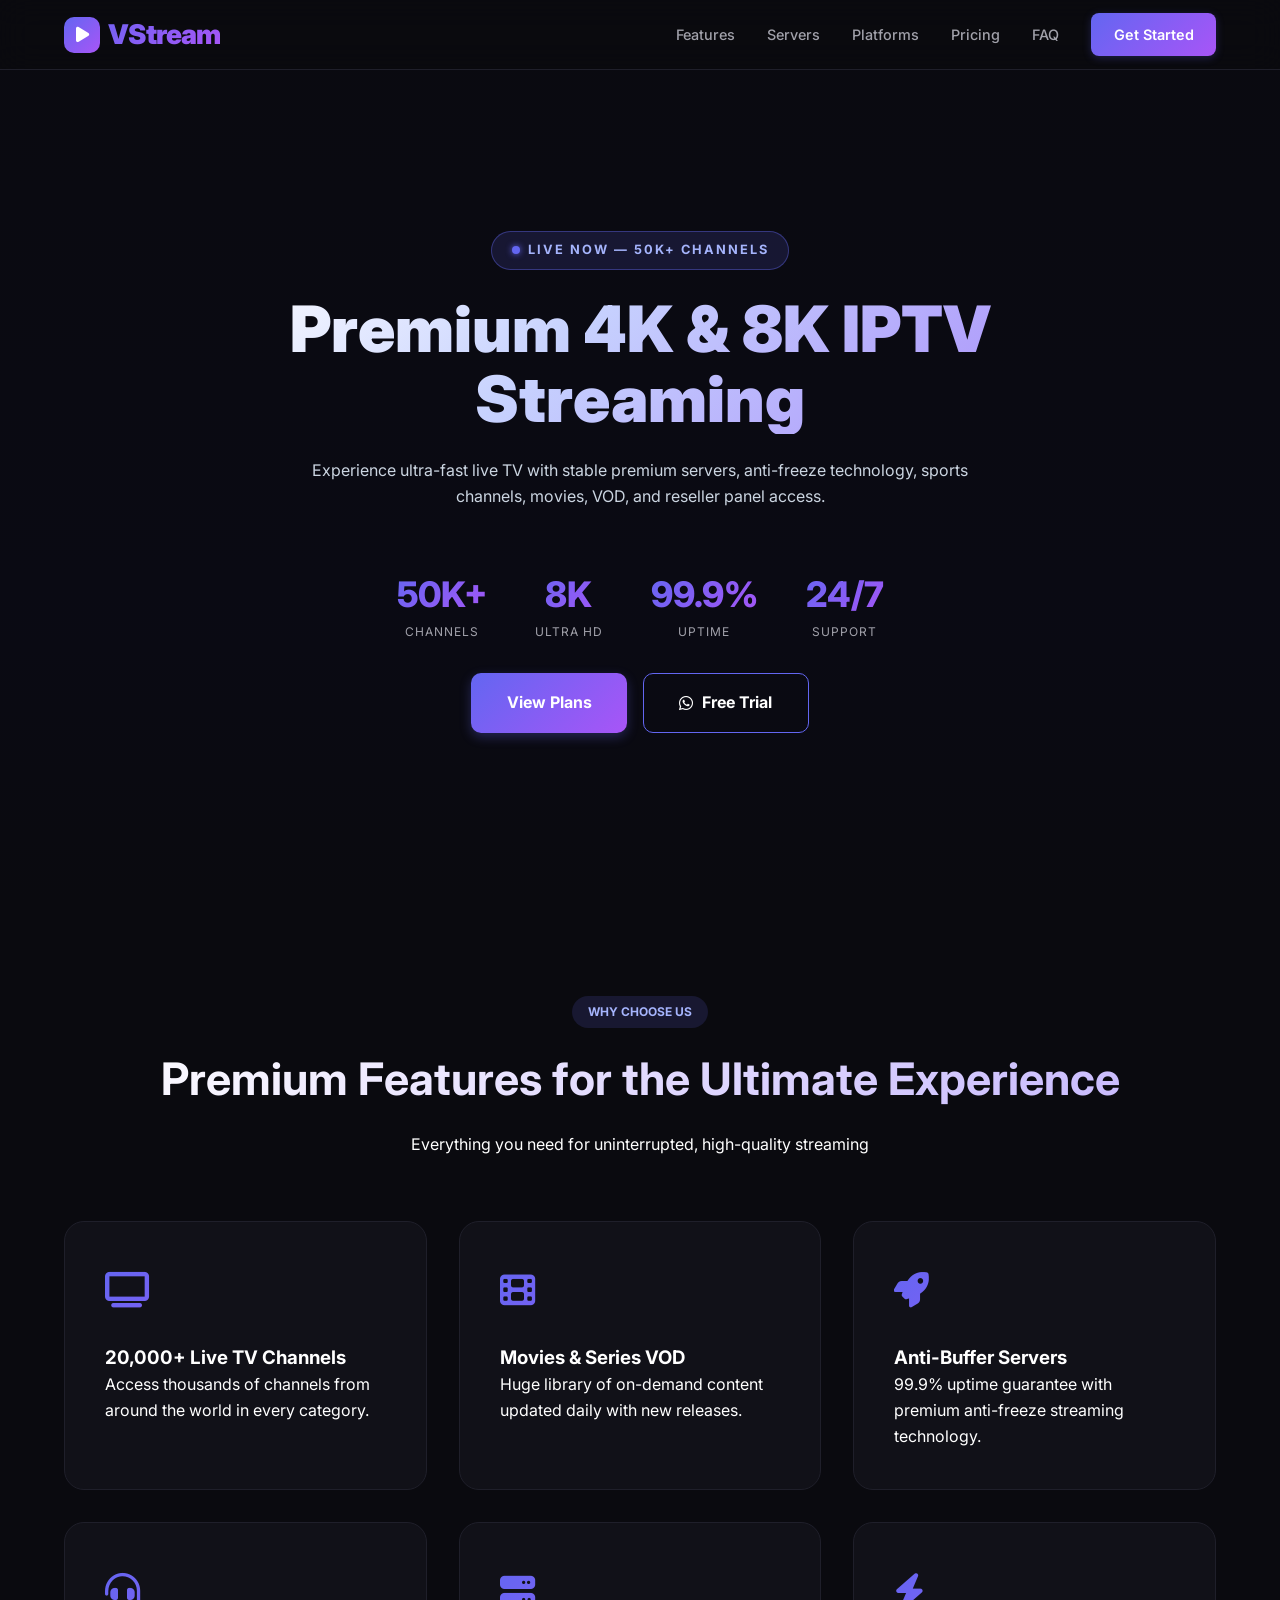
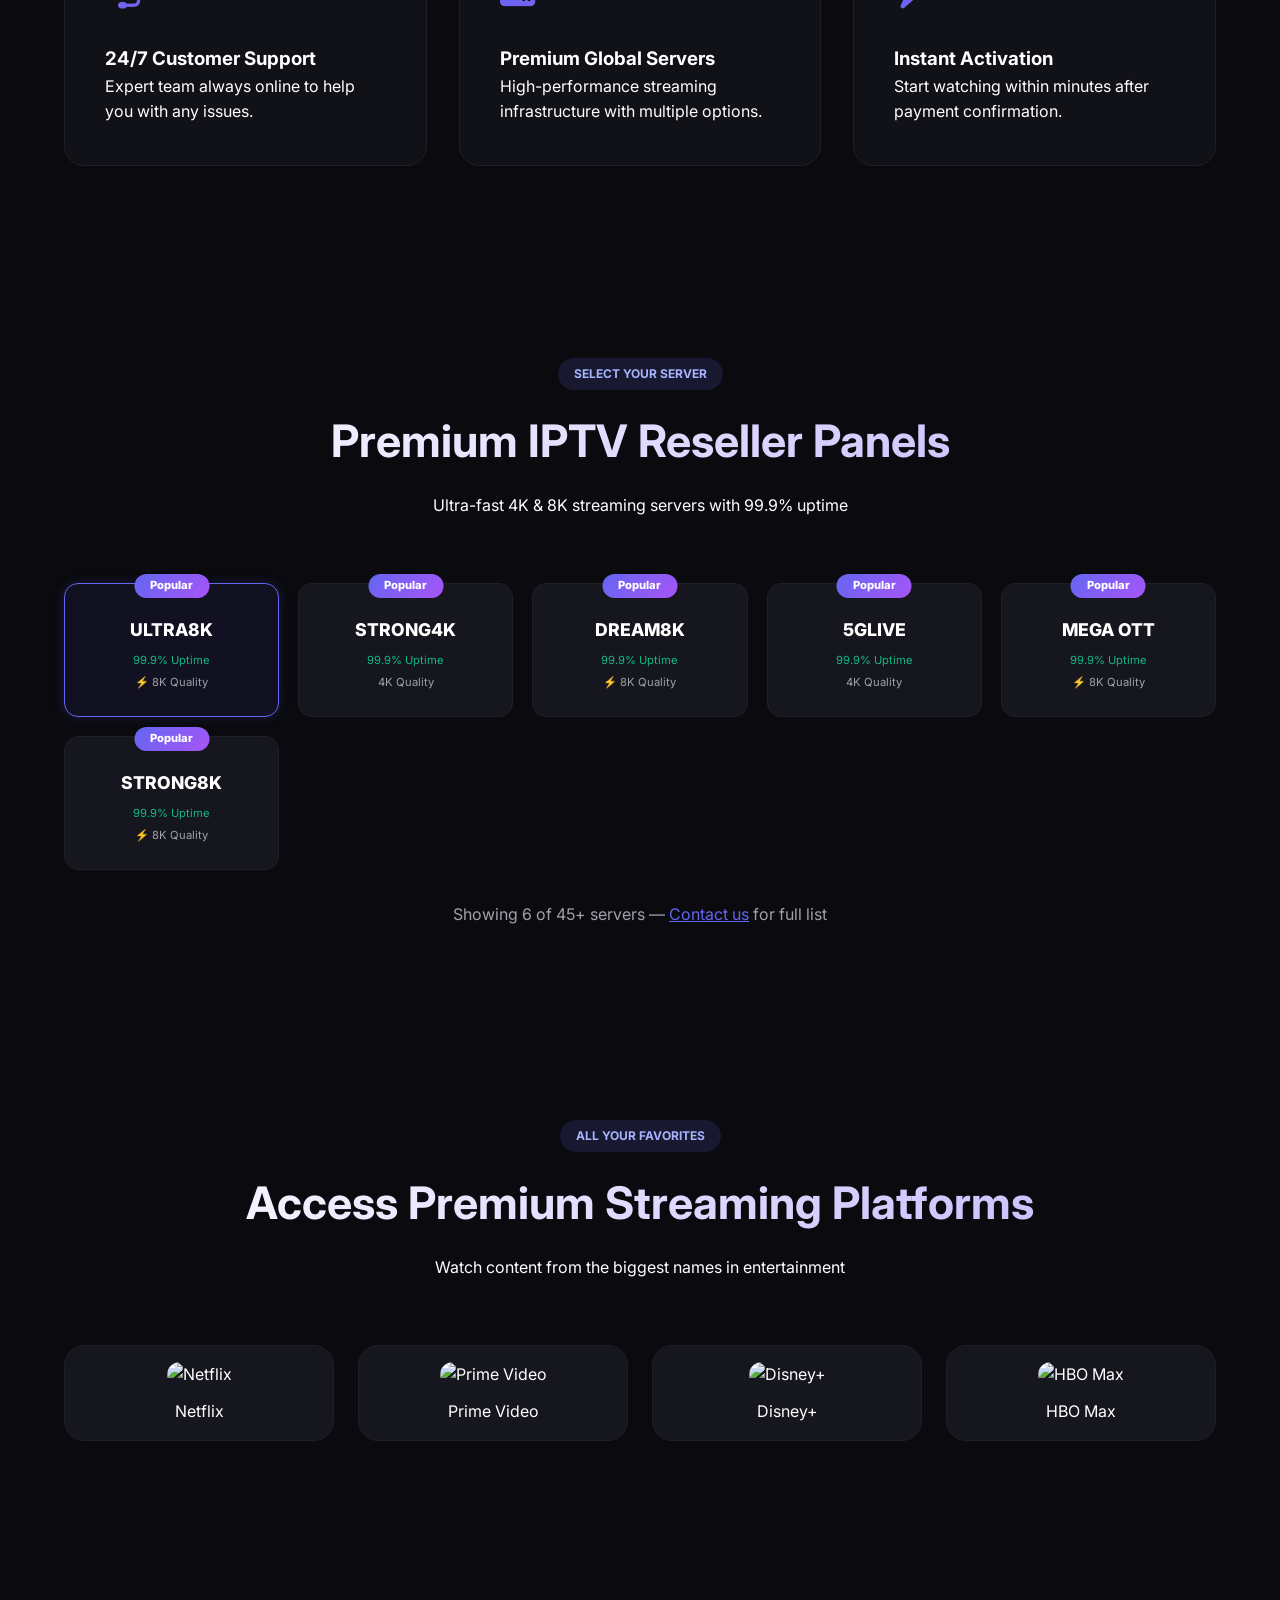
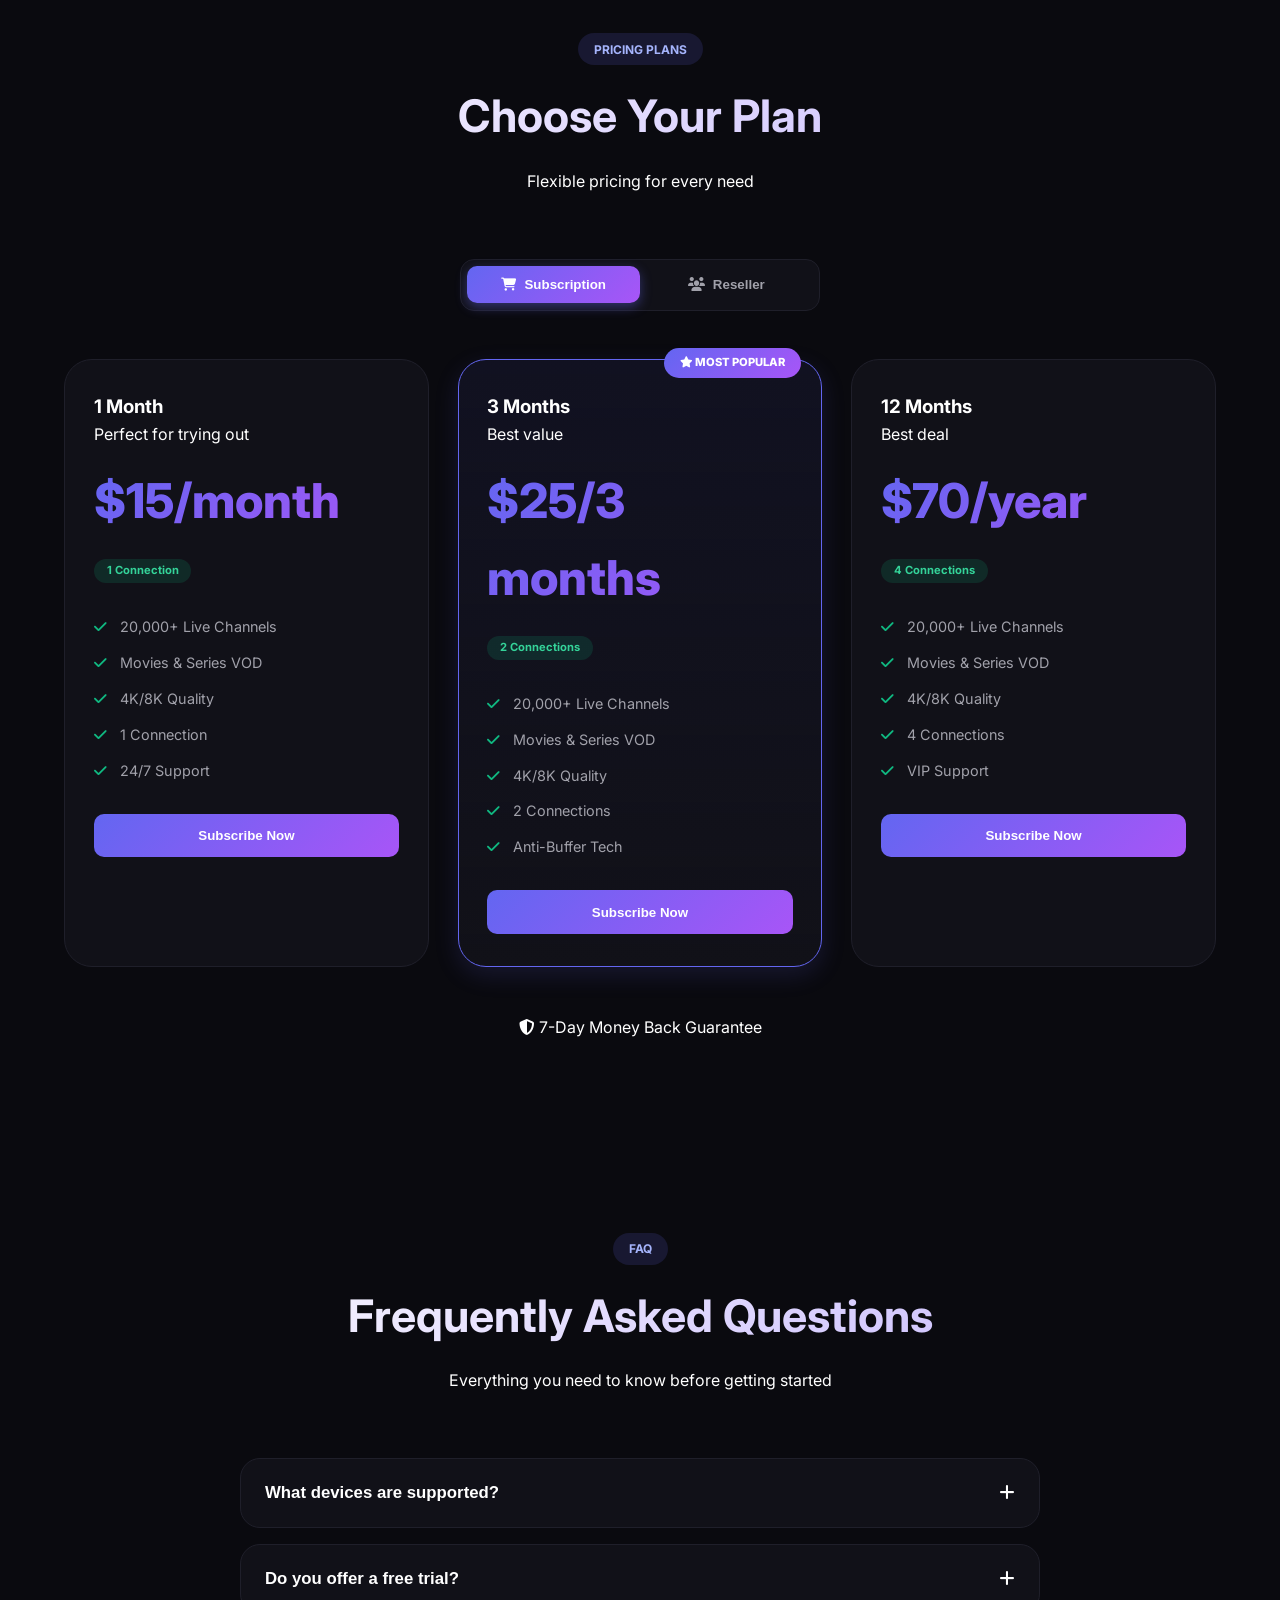
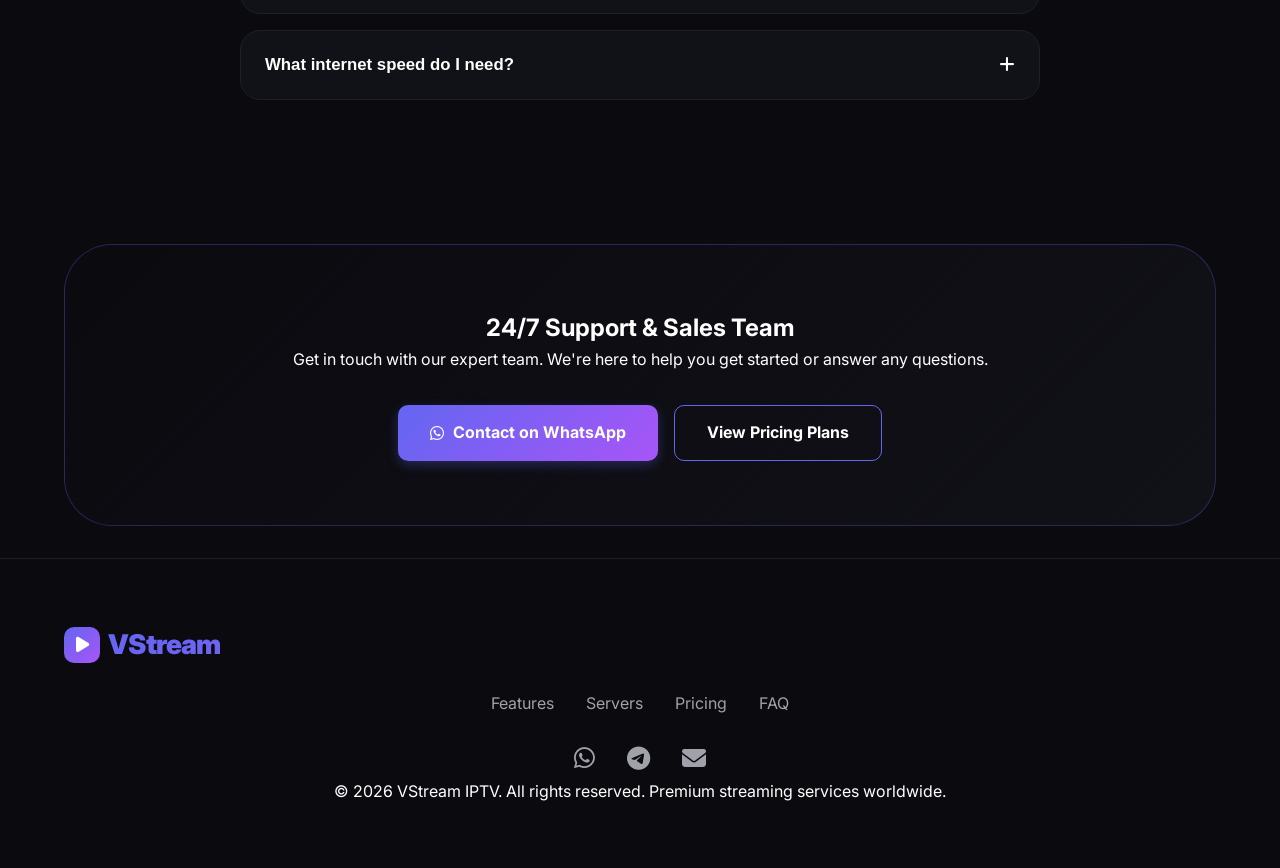
==== commit 4ec0021a: "color edit" ====
--- a/index.html
+++ b/index.html
@@ -3,409 +3,598 @@
 <head>
 <meta charset="UTF-8">
 <meta name="viewport" content="width=device-width, initial-scale=1.0">
-
 <title>VStream IPTV - Premium 4K & 8K Streaming | 50K+ Channels</title>
 <meta name="description" content="Best IPTV subscription with 50,000+ live channels, movies, series in 4K & 8K. Ultra-fast servers, anti-freeze technology, instant activation. Free trial available.">
 <meta name="keywords" content="IPTV, 4K streaming, 8K streaming, live TV channels, IPTV subscription, sports streaming, VOD, movies, series, anti-freeze, premium servers">
 <meta name="author" content="VStream IPTV">
 <meta name="robots" content="index, follow">
-<meta name="theme-color" content="#050505">
-<meta name="msapplication-TileColor" content="#050505">
-
 <link rel="canonical" href="https://yourdomain.com/">
 
-<meta property="og:type" content="website">
-<meta property="og:url" content="https://yourdomain.com/">
-<meta property="og:title" content="VStream IPTV - Premium 4K & 8K Streaming | 50K+ Channels">
-<meta property="og:description" content="Best IPTV subscription with 50,000+ live channels, movies and series in 4K & 8K. Ultra-fast servers with anti-freeze technology. Free trial available.">
-<meta property="og:image" content="https://yourdomain.com/logo-og.png">
-<meta property="og:image:width" content="1200">
-<meta property="og:image:height" content="630">
-<meta property="og:site_name" content="VStream IPTV">
-<meta property="og:locale" content="en_US">
-
-<meta name="twitter:card" content="summary_large_image">
-<meta name="twitter:url" content="https://yourdomain.com/">
-<meta name="twitter:title" content="VStream IPTV - Premium 4K & 8K Streaming | 50K+ Channels">
-<meta name="twitter:description" content="Best IPTV subscription with 50,000+ live channels, movies and series in 4K & 8K. Ultra-fast servers with anti-freeze technology.">
-<meta name="twitter:image" content="https://yourdomain.com/logo-og.png">
-
-<link rel="icon" type="image/svg+xml" href="logo.svg">
-<link rel="apple-touch-icon" sizes="180x180" href="logo.svg">
-
-<link rel="preconnect" href="https://fonts.googleapis.com">
-<link rel="preconnect" href="https://fonts.gstatic.com" crossorigin>
+<!-- Font Awesome for Icons -->
+<link rel="stylesheet" href="https://cdnjs.cloudflare.com/ajax/libs/font-awesome/6.4.0/css/all.min.css">
+<!-- Google Fonts -->
 <link href="https://fonts.googleapis.com/css2?family=Inter:wght@300;400;500;600;700;800;900&display=swap" rel="stylesheet">
 
 <style>
-:root{--bg:#050505;--bg-card:#0d0d0d;--bg-elevated:#141414;--red:#e50914;--red-hover:#b20710;--red-glow:rgba(229,9,20,0.3);--text:#ffffff;--text-muted:#a0a0a0;--border:#1a1a1a;--green:#00c853;--blue:#00a8e8}
-*{margin:0;padding:0;box-sizing:border-box}
-html{scroll-behavior:smooth}
-body{font-family:'Inter',sans-serif;background:var(--bg);color:var(--text);line-height:1.6;overflow-x:hidden}
-
-/* Header */
-header{position:fixed;top:0;left:0;right:0;z-index:1000;display:flex;align-items:center;justify-content:space-between;padding:0.8rem 5%;background:rgba(5,5,5,0.9);backdrop-filter:blur(16px);border-bottom:1px solid var(--border);transition:all 0.3s}
-.logo{font-size:1.7rem;font-weight:900;color:var(--red);letter-spacing:-1px;text-decoration:none;display:flex;align-items:center;gap:0.5rem}
-.logo-icon{width:36px;height:36px;background:var(--red);border-radius:8px;display:flex;align-items:center;justify-content:center;font-size:1.2rem}
-nav{display:flex;align-items:center;gap:2rem}
-nav a{color:var(--text-muted);text-decoration:none;font-weight:500;font-size:0.9rem;transition:color 0.3s;position:relative}
-nav a:hover{color:var(--text)}
-nav a::after{content:'';position:absolute;bottom:-4px;left:0;width:0;height:2px;background:var(--red);transition:width 0.3s}
-nav a:hover::after{width:100%}
-.nav-cta{background:var(--red);color:#fff !important;padding:0.6rem 1.4rem;border-radius:6px;font-weight:600;transition:all 0.3s}
-.nav-cta:hover{background:var(--red-hover);transform:translateY(-1px)}
-.nav-cta::after{display:none !important}
-.mobile-menu-btn{display:none;background:none;border:none;color:var(--text);font-size:1.5rem;cursor:pointer}
-
-/* Hero with Video + Slides */
-.hero{min-height:100vh;display:flex;flex-direction:column;align-items:center;justify-content:center;text-align:center;padding:8rem 5% 4rem;position:relative;overflow:hidden}
-.hero-video-bg{position:absolute;top:0;left:0;width:100%;height:100%;z-index:0;object-fit:cover;opacity:0.4}
-.hero-video-overlay{position:absolute;inset:0;background:linear-gradient(180deg,rgba(5,5,5,0.3) 0%,rgba(5,5,5,0.8) 60%,var(--bg) 100%);z-index:1}
-.hero-slides{position:absolute;inset:0;z-index:0}
-.hero-slide{position:absolute;inset:0;background-size:cover;background-position:center;opacity:0;transition:opacity 2s ease-in-out;filter:brightness(0.3)}
-.hero-slide.active{opacity:1}
-.hero > *{position:relative;z-index:2}
-
-.hero-badge{display:inline-flex;align-items:center;gap:0.5rem;background:rgba(229,9,20,0.15);border:1px solid rgba(229,9,20,0.3);color:var(--red);padding:0.5rem 1.2rem;border-radius:50px;font-size:0.8rem;font-weight:700;margin-bottom:1.5rem;text-transform:uppercase;letter-spacing:2px;animation:fadeInUp 0.8s ease forwards}
-.hero-badge .dot{width:8px;height:8px;background:var(--red);border-radius:50%;animation:pulse 2s infinite}
-@keyframes pulse{0%,100%{opacity:1;transform:scale(1)}50%{opacity:0.5;transform:scale(1.2)}}
-.hero h1{font-size:clamp(2.5rem,5.5vw,5rem);font-weight:900;line-height:1.05;max-width:1000px;margin-bottom:1rem;background:linear-gradient(135deg,#fff 0%,#e0e0e0 50%,var(--red) 100%);-webkit-background-clip:text;-webkit-text-fill-color:transparent;background-clip:text;animation:fadeInUp 0.8s ease 0.1s forwards;opacity:0}
-.hero-subtitle{font-size:clamp(1rem,2vw,1.3rem);color:var(--text-muted);max-width:700px;margin-bottom:2rem;animation:fadeInUp 0.8s ease 0.2s forwards;opacity:0}
-.hero-stats{display:flex;gap:3rem;margin-bottom:2.5rem;flex-wrap:wrap;justify-content:center;animation:fadeInUp 0.8s ease 0.3s forwards;opacity:0}
-.hero-stat{text-align:center}
-.hero-stat .num{font-size:2.2rem;font-weight:800;color:var(--red);line-height:1}
-.hero-stat .label{font-size:0.75rem;color:var(--text-muted);text-transform:uppercase;letter-spacing:2px;margin-top:0.3rem}
-.hero-btns{display:flex;gap:1rem;flex-wrap:wrap;justify-content:center;animation:fadeInUp 0.8s ease 0.4s forwards;opacity:0}
-.btn{display:inline-flex;align-items:center;gap:0.5rem;background:var(--red);color:#fff;border:none;padding:1rem 2.5rem;border-radius:8px;font-size:1rem;font-weight:700;cursor:pointer;transition:all 0.3s;text-decoration:none;text-transform:uppercase;letter-spacing:1px}
-.btn:hover{background:var(--red-hover);transform:translateY(-2px);box-shadow:0 10px 40px var(--red-glow)}
-.btn-outline{background:transparent;border:2px solid rgba(255,255,255,0.2);color:var(--text)}
-.btn-outline:hover{border-color:var(--red);color:var(--red);background:transparent;box-shadow:none}
-.btn-lg{padding:1.2rem 3rem;font-size:1.1rem}
-@keyframes fadeInUp{from{opacity:0;transform:translateY(30px)}to{opacity:1;transform:translateY(0)}}
-
-/* Section Common */
-section{padding:5rem 5%}
-.section-title{text-align:center;margin-bottom:3rem}
-.section-title h2{font-size:clamp(1.8rem,3.5vw,2.8rem);font-weight:800;margin-bottom:0.8rem;letter-spacing:-0.5px}
-.section-title p{color:var(--text-muted);font-size:1.1rem;max-width:600px;margin:0 auto}
-.section-title .badge{display:inline-block;background:rgba(229,9,20,0.1);color:var(--red);padding:0.3rem 1rem;border-radius:50px;font-size:0.75rem;font-weight:700;text-transform:uppercase;letter-spacing:2px;margin-bottom:1rem}
-
-/* Features */
-.features-grid{display:grid;grid-template-columns:repeat(auto-fit,minmax(260px,1fr));gap:1.5rem;max-width:1200px;margin:0 auto}
-.feature-card{background:var(--bg-card);border:1px solid var(--border);border-radius:14px;padding:2rem;transition:all 0.4s;position:relative;overflow:hidden}
-.feature-card::before{content:'';position:absolute;top:0;left:0;right:0;height:3px;background:var(--red);transform:scaleX(0);transition:transform 0.4s}
-.feature-card:hover::before{transform:scaleX(1)}
-.feature-card:hover{border-color:rgba(229,9,20,0.3);transform:translateY(-8px);box-shadow:0 20px 50px rgba(0,0,0,0.5)}
-.feature-icon{width:56px;height:56px;background:rgba(229,9,20,0.1);border-radius:12px;display:flex;align-items:center;justify-content:center;margin-bottom:1.2rem;font-size:1.6rem}
-.feature-card h3{font-size:1.1rem;font-weight:700;margin-bottom:0.5rem}
-.feature-card p{color:var(--text-muted);font-size:0.9rem;line-height:1.6}
-
-/* Server Selection */
-.servers-section{background:var(--bg-card)}
-.servers-grid{display:grid;grid-template-columns:repeat(auto-fill,minmax(200px,1fr));gap:1rem;max-width:1200px;margin:0 auto}
-.server-card{background:var(--bg);border:1px solid var(--border);border-radius:12px;padding:1.5rem;text-align:center;cursor:pointer;transition:all 0.3s;position:relative;overflow:hidden}
-.server-card:hover{border-color:var(--red);transform:translateY(-3px);box-shadow:0 10px 30px rgba(229,9,20,0.1)}
-.server-card.selected{border-color:var(--red);background:rgba(229,9,20,0.05);box-shadow:0 0 20px rgba(229,9,20,0.1)}
-.server-popular{position:absolute;top:10px;right:10px;background:var(--red);color:#fff;font-size:0.65rem;font-weight:700;padding:0.2rem 0.6rem;border-radius:4px;text-transform:uppercase;letter-spacing:1px}
-.server-name{font-size:1.1rem;font-weight:800;letter-spacing:1px;margin-bottom:0.5rem;text-transform:uppercase}
-.server-uptime{font-size:0.8rem;color:var(--green);font-weight:600;margin-bottom:0.3rem}
-.server-quality{font-size:0.75rem;color:var(--text-muted);background:var(--bg-elevated);padding:0.2rem 0.6rem;border-radius:4px;display:inline-block}
-.server-quality.k8{color:var(--blue)}
-.servers-info{text-align:center;color:var(--text-muted);font-size:0.9rem;margin-top:1.5rem}
-
-/* Pricing */
-.pricing-grid{display:grid;grid-template-columns:repeat(auto-fit,minmax(260px,1fr));gap:1.5rem;max-width:1100px;margin:0 auto}
-.price-card{background:var(--bg-card);border:1px solid var(--border);border-radius:16px;padding:2.5rem 2rem;text-align:center;position:relative;transition:all 0.4s}
-.price-card:hover{border-color:var(--red);transform:translateY(-8px);box-shadow:0 20px 50px rgba(229,9,20,0.1)}
-.price-card.popular{border-color:var(--red);background:linear-gradient(180deg,rgba(229,9,20,0.06) 0%,var(--bg-card) 100%);transform:scale(1.03)}
-.popular-badge{position:absolute;top:-12px;left:50%;transform:translateX(-50%);background:var(--red);color:#fff;padding:0.35rem 1.2rem;border-radius:50px;font-size:0.7rem;font-weight:800;text-transform:uppercase;letter-spacing:2px;box-shadow:0 4px 15px rgba(229,9,20,0.3)}
-.price-card h3{font-size:1.3rem;font-weight:700;margin-bottom:0.3rem}
-.price-card .subtitle{font-size:0.85rem;color:var(--text-muted);margin-bottom:1rem}
-.price{font-size:3.5rem;font-weight:900;color:var(--red);line-height:1;margin:1.5rem 0}
-.price span{font-size:1rem;color:var(--text-muted);font-weight:400}
-.price-features{list-style:none;margin:1.5rem 0 2rem;text-align:left}
-.price-features li{padding:0.5rem 0;color:var(--text-muted);font-size:0.9rem;display:flex;align-items:center;gap:0.6rem;border-bottom:1px solid rgba(255,255,255,0.03)}
-.price-features li:last-child{border-bottom:none}
-.price-features li::before{content:'✓';color:var(--green);font-weight:800;min-width:20px}
-.connections-badge{display:inline-block;background:rgba(0,200,83,0.1);color:var(--green);padding:0.3rem 0.8rem;border-radius:50px;font-size:0.75rem;font-weight:700;margin-bottom:1rem}
-.guarantee{text-align:center;margin-top:2rem;color:var(--text-muted);font-size:0.9rem;display:flex;align-items:center;justify-content:center;gap:0.5rem}
-.guarantee .icon{color:var(--green);font-size:1.2rem}
-
-/* Platforms */
-.platforms-section{background:var(--bg-card)}
-.platforms-grid{display:grid;grid-template-columns:repeat(auto-fit,minmax(160px,1fr));gap:1rem;max-width:1200px;margin:0 auto}
-.platform-card{position:relative;border-radius:14px;overflow:hidden;aspect-ratio:2/3;cursor:pointer;transition:transform 0.4s;border:1px solid var(--border)}
-.platform-card:hover{transform:scale(1.05);z-index:2}
-.platform-card img{width:100%;height:100%;object-fit:cover;display:block;transition:transform 0.4s}
-.platform-card:hover img{transform:scale(1.1)}
-.platform-card::after{content:'';position:absolute;inset:0;background:linear-gradient(to top,rgba(0,0,0,0.95) 0%,rgba(0,0,0,0.3) 50%,transparent 100%)}
-.platform-name{position:absolute;bottom:0;left:0;right:0;padding:1.2rem;z-index:2;font-weight:800;font-size:0.9rem;text-transform:uppercase;letter-spacing:1px}
-
-/* Sports */
-.sports-grid{display:grid;grid-template-columns:repeat(auto-fit,minmax(180px,1fr));gap:1.5rem;max-width:1000px;margin:0 auto}
-.sport-card{background:var(--bg-card);border:1px solid var(--border);border-radius:14px;padding:2rem 1.5rem;text-align:center;transition:all 0.3s}
-.sport-card:hover{border-color:var(--red);transform:translateY(-5px)}
-.sport-card .icon{font-size:3rem;margin-bottom:1rem;display:block}
-.sport-card h4{font-size:1rem;font-weight:700}
-
-/* Devices */
-.devices-section{background:var(--bg-card)}
-.devices-grid{display:grid;grid-template-columns:repeat(auto-fit,minmax(130px,1fr));gap:1rem;max-width:900px;margin:0 auto}
-.device-item{background:var(--bg);border:1px solid var(--border);border-radius:12px;padding:1.5rem 1rem;text-align:center;font-size:0.85rem;color:var(--text-muted);transition:all 0.3s;cursor:default}
-.device-item:hover{border-color:var(--red);color:var(--text);transform:translateY(-3px)}
-.device-item .icon{font-size:2rem;margin-bottom:0.6rem;display:block}
+/* --- Global Variables & Theme - Professional Blue/Purple Edition --- */
+:root {
+  --bg: #0a0a0f;
+  --bg-card: #111118;
+  --bg-elevated: #16161f;
+  --main-color: #6366f1;       /* Indigo/Blue base (professional) */
+  --main-gradient: linear-gradient(135deg, #6366f1 0%, #a855f7 100%); /* Blue to Purple */
+  --main-hover: #4f46e5;
+  --main-glow: rgba(99, 102, 241, 0.4);
+  --accent-purple: #a855f7;
+  --text: #ffffff;
+  --text-muted: #a1a1aa;
+  --border: #1f1f2a;
+  --green: #10b981;
+  --transition: all 0.3s cubic-bezier(0.4, 0, 0.2, 1);
+}
+
+/* --- Base Reset --- */
+* {
+  margin: 0;
+  padding: 0;
+  box-sizing: border-box;
+}
+
+html {
+  scroll-behavior: smooth;
+}
+
+body {
+  font-family: 'Inter', sans-serif;
+  background: var(--bg);
+  color: var(--text);
+  line-height: 1.6;
+  overflow-x: hidden;
+}
+
+/* --- Header & Navigation --- */
+header {
+  position: fixed;
+  top: 0;
+  left: 0;
+  right: 0;
+  z-index: 1000;
+  display: flex;
+  align-items: center;
+  justify-content: space-between;
+  padding: 0.8rem 5%;
+  background: rgba(10, 10, 15, 0.9);
+  backdrop-filter: blur(16px);
+  border-bottom: 1px solid var(--border);
+  transition: var(--transition);
+}
+
+.logo {
+  font-size: 1.7rem;
+  font-weight: 900;
+  background: var(--main-gradient);
+  -webkit-background-clip: text;
+  background-clip: text;
+  color: transparent;
+  letter-spacing: -1px;
+  text-decoration: none;
+  display: flex;
+  align-items: center;
+  gap: 0.5rem;
+}
+
+.logo-icon {
+  width: 36px;
+  height: 36px;
+  background: var(--main-gradient);
+  border-radius: 10px;
+  display: flex;
+  align-items: center;
+  justify-content: center;
+  font-size: 1.1rem;
+  color: #fff;
+}
+
+nav {
+  display: flex;
+  align-items: center;
+  gap: 2rem;
+}
+
+nav a {
+  color: var(--text-muted);
+  text-decoration: none;
+  font-weight: 500;
+  font-size: 0.9rem;
+  transition: var(--transition);
+  position: relative;
+}
+
+nav a:hover {
+  color: var(--text);
+}
+
+nav a::after {
+  content: '';
+  position: absolute;
+  bottom: -4px;
+  left: 0;
+  width: 0;
+  height: 2px;
+  background: var(--main-gradient);
+  transition: width 0.3s;
+}
+
+nav a:hover::after {
+  width: 100%;
+}
+
+.nav-cta {
+  background: var(--main-gradient);
+  color: #fff !important;
+  padding: 0.6rem 1.4rem;
+  border-radius: 8px;
+  font-weight: 600;
+  box-shadow: 0 2px 8px rgba(99, 102, 241, 0.25);
+}
+.nav-cta:hover {
+  transform: translateY(-2px);
+  box-shadow: 0 6px 14px rgba(99, 102, 241, 0.4);
+  background: var(--main-hover);
+}
+.mobile-menu-btn {
+  display: none;
+  background: none;
+  border: none;
+  color: var(--text);
+  font-size: 1.5rem;
+  cursor: pointer;
+}
+
+/* --- Hero Section --- */
+.hero {
+  min-height: 100vh;
+  display: flex;
+  flex-direction: column;
+  align-items: center;
+  justify-content: center;
+  text-align: center;
+  padding: 8rem 5% 4rem;
+  position: relative;
+  overflow: hidden;
+}
+
+.hero-video-bg {
+  position: absolute;
+  top: 0;
+  left: 0;
+  width: 100%;
+  height: 100%;
+  z-index: 0;
+  object-fit: cover;
+  opacity: 0.3;
+}
+
+.hero-video-overlay {
+  position: absolute;
+  inset: 0;
+  background: linear-gradient(180deg, rgba(10,10,20,0.2) 0%, rgba(10,10,20,0.85) 70%, var(--bg) 100%);
+  z-index: 1;
+}
+
+.hero-badge {
+  display: inline-flex;
+  align-items: center;
+  gap: 0.5rem;
+  background: rgba(99, 102, 241, 0.15);
+  border: 1px solid rgba(99, 102, 241, 0.4);
+  color: #a5b4fc;
+  padding: 0.5rem 1.2rem;
+  border-radius: 50px;
+  font-size: 0.8rem;
+  font-weight: 700;
+  margin-bottom: 1.5rem;
+  text-transform: uppercase;
+  letter-spacing: 2px;
+  z-index: 2;
+}
+
+.hero-badge .dot {
+  width: 8px;
+  height: 8px;
+  background: var(--main-color);
+  border-radius: 50%;
+  animation: pulse 2s infinite;
+  box-shadow: 0 0 6px var(--main-color);
+}
+
+@keyframes pulse {
+  0%, 100% { opacity: 1; transform: scale(1); }
+  50% { opacity: 0.5; transform: scale(1.2); }
+}
+
+.hero h1 {
+  font-size: clamp(2.2rem, 5vw, 4.5rem);
+  font-weight: 900;
+  line-height: 1.1;
+  max-width: 900px;
+  margin-bottom: 1.5rem;
+  z-index: 2;
+  background: linear-gradient(135deg, #ffffff 0%, #c7d2fe 40%, #a78bfa 100%);
+  -webkit-background-clip: text;
+  background-clip: text;
+  -webkit-text-fill-color: transparent;
+}
+
+.hero-stats {
+  display: flex;
+  gap: 3rem;
+  margin-top: 2rem;
+  z-index: 2;
+  flex-wrap: wrap;
+  justify-content: center;
+}
+
+.hero-stat .num {
+  font-size: 2.2rem;
+  font-weight: 800;
+  background: var(--main-gradient);
+  -webkit-background-clip: text;
+  background-clip: text;
+  color: transparent;
+}
+
+.hero-stat .label {
+  font-size: 0.75rem;
+  color: var(--text-muted);
+  text-transform: uppercase;
+  letter-spacing: 1px;
+}
+
+/* --- Buttons & Utility --- */
+.btn {
+  display: inline-flex;
+  align-items: center;
+  justify-content: center;
+  gap: 0.6rem;
+  padding: 0.9rem 2rem;
+  border-radius: 10px;
+  text-decoration: none;
+  font-weight: 700;
+  transition: var(--transition);
+  cursor: pointer;
+  border: none;
+}
+.btn-lg { padding: 1rem 2.2rem; font-size: 1rem; }
+.btn-primary {
+  background: var(--main-gradient);
+  color: #fff;
+  box-shadow: 0 4px 12px rgba(99,102,241,0.3);
+}
+.btn-primary:hover {
+  transform: translateY(-3px);
+  box-shadow: 0 10px 20px rgba(99,102,241,0.4);
+}
+.btn-outline {
+  background: transparent;
+  border: 1.5px solid var(--main-color);
+  color: var(--text);
+}
+.btn-outline:hover {
+  background: rgba(99,102,241,0.1);
+  border-color: var(--accent-purple);
+  transform: translateY(-2px);
+}
+.btn-sub, .btn-res {
+  background: var(--main-gradient);
+  color: #fff;
+  width: 100%;
+  font-weight: 700;
+  border-radius: 10px;
+}
+.btn-sub:hover, .btn-res:hover {
+  transform: translateY(-2px);
+  filter: brightness(1.05);
+}
+
+section {
+  padding: 6rem 5%;
+}
+.section-title {
+  text-align: center;
+  margin-bottom: 4rem;
+}
+.section-title h2 {
+  font-size: clamp(1.8rem, 3.5vw, 2.8rem);
+  margin: 1rem 0;
+  background: linear-gradient(135deg, #fff 0%, #c4b5fd 100%);
+  -webkit-background-clip: text;
+  background-clip: text;
+  color: transparent;
+}
+.badge {
+  background: rgba(99, 102, 241, 0.15);
+  color: #a5b4fc;
+  padding: 0.4rem 1rem;
+  border-radius: 50px;
+  font-size: 0.75rem;
+  font-weight: 700;
+  text-transform: uppercase;
+  display: inline-block;
+}
+
+/* Features Grid */
+.features-grid {
+  display: grid;
+  grid-template-columns: repeat(auto-fit, minmax(280px, 1fr));
+  gap: 2rem;
+}
+.feature-card {
+  background: var(--bg-card);
+  padding: 2.5rem;
+  border-radius: 20px;
+  border: 1px solid var(--border);
+  transition: var(--transition);
+  position: relative;
+  overflow: hidden;
+}
+.feature-card::before {
+  content: '';
+  position: absolute;
+  top: 0;
+  left: 0;
+  right: 0;
+  height: 3px;
+  background: var(--main-gradient);
+  transform: scaleX(0);
+  transition: transform 0.4s;
+}
+.feature-card:hover::before {
+  transform: scaleX(1);
+}
+.feature-card:hover {
+  border-color: #6366f1;
+  transform: translateY(-8px);
+  box-shadow: 0 20px 25px -12px rgba(0,0,0,0.5);
+}
+.feature-icon {
+  font-size: 2.2rem;
+  background: var(--main-gradient);
+  -webkit-background-clip: text;
+  background-clip: text;
+  color: transparent;
+  margin-bottom: 1.5rem;
+}
+
+/* Servers Grid */
+.servers-grid {
+  display: grid;
+  grid-template-columns: repeat(auto-fill, minmax(200px, 1fr));
+  gap: 1.2rem;
+}
+.server-card {
+  background: var(--bg-elevated);
+  padding: 1.5rem;
+  border-radius: 14px;
+  border: 1px solid var(--border);
+  text-align: center;
+  transition: var(--transition);
+  cursor: pointer;
+  position: relative;
+}
+.server-card:hover, .server-card.selected {
+  border-color: var(--main-color);
+  background: rgba(99, 102, 241, 0.08);
+  box-shadow: 0 0 12px rgba(99,102,241,0.2);
+}
+.server-popular {
+  position: absolute;
+  top: -10px;
+  left: 50%;
+  transform: translateX(-50%);
+  background: var(--main-gradient);
+  font-size: 0.7rem;
+  padding: 0.2rem 1rem;
+  border-radius: 40px;
+  font-weight: 800;
+}
+.server-name { font-weight: 800; font-size: 1.1rem; margin: 0.5rem 0; }
+.server-uptime { font-size: 0.7rem; color: var(--green); }
+.server-quality { font-size: 0.7rem; color: var(--text-muted); margin-top: 4px; }
+.k8::before { content: "⚡ "; color: #fbbf24; }
+
+/* Pricing Section */
+.pricing-toggle {
+  display: flex;
+  background: var(--bg-card);
+  padding: 0.4rem;
+  border-radius: 14px;
+  max-width: 360px;
+  margin: 0 auto 3rem;
+  border: 1px solid var(--border);
+}
+.toggle-btn {
+  flex: 1;
+  padding: 0.7rem;
+  border: none;
+  background: transparent;
+  color: var(--text-muted);
+  cursor: pointer;
+  border-radius: 10px;
+  font-weight: 600;
+  display: flex;
+  align-items: center;
+  justify-content: center;
+  gap: 0.5rem;
+  transition: var(--transition);
+}
+.toggle-btn.active {
+  background: var(--main-gradient);
+  color: #fff;
+  box-shadow: 0 4px 12px var(--main-glow);
+}
+.pricing-grid {
+  display: grid;
+  grid-template-columns: repeat(auto-fit, minmax(280px, 1fr));
+  gap: 1.8rem;
+  max-width: 1300px;
+  margin: 0 auto;
+}
+.price-card {
+  background: var(--bg-card);
+  padding: 2rem 1.8rem;
+  border-radius: 28px;
+  border: 1px solid var(--border);
+  transition: var(--transition);
+  position: relative;
+}
+.price-card.popular {
+  border-color: var(--main-color);
+  background: linear-gradient(180deg, rgba(99, 102, 241, 0.08) 0%, var(--bg-card) 100%);
+  box-shadow: 0 8px 24px rgba(99,102,241,0.15);
+}
+.popular-badge {
+  position: absolute;
+  top: -12px;
+  right: 20px;
+  background: var(--main-gradient);
+  padding: 0.4rem 1rem;
+  border-radius: 40px;
+  font-size: 0.7rem;
+  font-weight: 800;
+  color: white;
+}
+.price {
+  font-size: 3rem;
+  font-weight: 800;
+  margin: 1rem 0;
+  background: var(--main-gradient);
+  -webkit-background-clip: text;
+  background-clip: text;
+  color: transparent;
+}
+.price-features {
+  list-style: none;
+  margin: 2rem 0;
+}
+.price-features li {
+  margin-bottom: 0.8rem;
+  color: var(--text-muted);
+  display: flex;
+  align-items: center;
+  gap: 0.8rem;
+  font-size: 0.9rem;
+}
+.price-features li::before {
+  content: '\f00c';
+  font-family: 'Font Awesome 6 Free';
+  font-weight: 900;
+  color: var(--green);
+}
+.connections-badge, .credits-badge {
+  background: rgba(16, 185, 129, 0.15);
+  color: #34d399;
+  padding: 0.2rem 0.8rem;
+  border-radius: 40px;
+  font-size: 0.7rem;
+  font-weight: 700;
+  display: inline-block;
+}
+.platforms-grid, .sports-grid, .devices-grid {
+  display: grid;
+  grid-template-columns: repeat(auto-fit, minmax(140px, 1fr));
+  gap: 1.5rem;
+}
+.platform-card, .sport-card, .device-item {
+  background: var(--bg-elevated);
+  border-radius: 20px;
+  padding: 1rem;
+  text-align: center;
+  backdrop-filter: blur(4px);
+  border: 1px solid var(--border);
+  transition: var(--transition);
+}
+.platform-card img { width: 100%; border-radius: 14px; margin-bottom: 0.7rem; aspect-ratio: 16/9; object-fit: cover; }
+.sport-card .icon { font-size: 2rem; background: var(--main-gradient); -webkit-background-clip: text; background-clip: text; color: transparent; }
+.device-item .icon { font-size: 1.6rem; margin-right: 0.5rem; background: var(--main-gradient); -webkit-background-clip: text; background-clip: text; color: transparent; }
 
 /* FAQ */
-.faq-list{max-width:800px;margin:0 auto;display:flex;flex-direction:column;gap:0.8rem}
-.faq-item{background:var(--bg-card);border:1px solid var(--border);border-radius:12px;overflow:hidden;transition:all 0.3s}
-.faq-item:hover{border-color:rgba(229,9,20,0.2)}
-.faq-question{width:100%;padding:1.3rem 1.5rem;background:none;border:none;color:var(--text);font-size:1rem;font-weight:600;text-align:left;cursor:pointer;display:flex;justify-content:space-between;align-items:center;transition:color 0.3s;font-family:'Inter',sans-serif}
-.faq-question:hover{color:var(--red)}
-.faq-icon{font-size:1.4rem;font-weight:300;transition:transform 0.3s;color:var(--red);min-width:24px;text-align:center}
-.faq-item.active .faq-icon{transform:rotate(45deg)}
-.faq-answer{max-height:0;overflow:hidden;transition:max-height 0.4s ease-out}
-.faq-answer-inner{padding:0 1.5rem 1.5rem;color:var(--text-muted);font-size:0.95rem;line-height:1.8}
-.faq-item.active .faq-answer{max-height:400px}
-
-/* CTA */
-.cta-section{background:linear-gradient(135deg,rgba(229,9,20,0.08) 0%,transparent 60%);text-align:center;border-top:1px solid var(--border);border-bottom:1px solid var(--border);position:relative;overflow:hidden}
-.cta-section::before{content:'';position:absolute;top:-50%;left:-50%;width:200%;height:200%;background:radial-gradient(circle,rgba(229,9,20,0.05) 0%,transparent 70%);animation:rotate 20s linear infinite}
-@keyframes rotate{from{transform:rotate(0deg)}to{transform:rotate(360deg)}}
-.cta-section > *{position:relative;z-index:1}
-.cta-section h2{font-size:clamp(2rem,4vw,3rem);font-weight:800;margin-bottom:1rem}
-.cta-section p{color:var(--text-muted);max-width:500px;margin:0 auto 2rem;font-size:1.1rem}
-.cta-btns{display:flex;gap:1rem;justify-content:center;flex-wrap:wrap}
-
-/* Footer */
-footer{background:var(--bg);border-top:1px solid var(--border);padding:3rem 5%;text-align:center}
-footer .logo{margin-bottom:1.5rem;display:inline-flex}
-.footer-links{display:flex;justify-content:center;gap:2rem;margin-bottom:1.5rem;flex-wrap:wrap}
-.footer-links a{color:var(--text-muted);text-decoration:none;font-size:0.9rem;transition:color 0.3s}
-.footer-links a:hover{color:var(--red)}
-.footer-social{display:flex;justify-content:center;gap:1rem;margin-bottom:1.5rem}
-.footer-social a{width:40px;height:40px;border-radius:50%;background:var(--bg-card);border:1px solid var(--border);display:flex;align-items:center;justify-content:center;color:var(--text-muted);text-decoration:none;font-size:1.1rem;transition:all 0.3s}
-.footer-social a:hover{border-color:var(--red);color:var(--red);transform:translateY(-3px)}
-footer p{color:var(--text-muted);font-size:0.85rem}
-
-/* Scroll Animations */
-.reveal{opacity:0;transform:translateY(40px);transition:all 0.8s ease}
-.reveal.visible{opacity:1;transform:translateY(0)}
-
-/* Responsive */
-@media(max-width:768px){nav{display:none;position:absolute;top:100%;left:0;right:0;flex-direction:column;background:rgba(5,5,5,0.98);padding:1rem 5%;gap:1rem;border-bottom:1px solid var(--border)}nav.active{display:flex}.mobile-menu-btn{display:block}.hero{padding-top:6rem}.hero h1{font-size:2rem}.hero-stats{gap:1.5rem}.hero-stat .num{font-size:1.8rem}section{padding:3rem 5%}.servers-grid{grid-template-columns:repeat(2,1fr)}.platforms-grid{grid-template-columns:repeat(2,1fr)}.price-card.popular{transform:scale(1)}}
-@media(max-width:480px){.servers-grid{grid-template-columns:1fr}.pricing-grid{grid-template-columns:1fr}}
-
-/* Scrollbar */
-::-webkit-scrollbar{width:8px}
-::-webkit-scrollbar-track{background:var(--bg)}
-::-webkit-scrollbar-thumb{background:var(--border);border-radius:4px}
-::-webkit-scrollbar-thumb:hover{background:var(--red)}
-
-
-  .pricing-toggle {
-    display: flex;
-    justify-content: center;
-    gap: 0.5rem;
-    margin-bottom: 2.5rem;
-    background: var(--bg-card);
-    padding: 0.4rem;
-    border-radius: 12px;
-    border: 1px solid var(--border);
-    max-width: 320px;
-    margin-left: auto;
-    margin-right: auto;
-  }
-  .toggle-btn {
-    flex: 1;
-    padding: 0.7rem 1.2rem;
-    border: none;
-    border-radius: 8px;
-    background: transparent;
-    color: var(--text-muted);
-    font-size: 0.9rem;
-    font-weight: 600;
-    cursor: pointer;
-    transition: all 0.3s;
-    display: flex;
-    align-items: center;
-    justify-content: center;
-    gap: 0.4rem;
-    font-family: 'Inter', sans-serif;
-  }
-  .toggle-btn:hover { color: var(--text); }
-  .toggle-btn.active {
-    background: var(--red);
-    color: #fff;
-    box-shadow: 0 4px 15px rgba(229,9,20,0.3);
-  }
-  .toggle-icon { font-size: 1rem; }
-
-  .pricing-grid {
-    display: grid;
-    grid-template-columns: repeat(auto-fit, minmax(260px, 1fr));
-    gap: 1.5rem;
-    max-width: 1100px;
-    margin: 0 auto;
-  }
-  .pricing-grid.hidden { display: none; }
-
-  .price-card {
-    background: var(--bg-card);
-    border: 1px solid var(--border);
-    border-radius: 16px;
-    padding: 2rem 1.8rem;
-    text-align: left;
-    position: relative;
-    transition: all 0.4s;
-  }
-  .price-card:hover {
-    border-color: rgba(229,9,20,0.3);
-    transform: translateY(-5px);
-    box-shadow: 0 15px 40px rgba(0,0,0,0.4);
-  }
-  .price-card.popular {
-    border-color: var(--red);
-    background: linear-gradient(180deg, rgba(229,9,20,0.05) 0%, var(--bg-card) 100%);
-    box-shadow: 0 0 30px rgba(229,9,20,0.08);
-  }
-  .popular-badge {
-    position: absolute;
-    top: -12px;
-    right: 15px;
-    background: var(--red);
-    color: #fff;
-    padding: 0.3rem 0.9rem;
-    border-radius: 50px;
-    font-size: 0.65rem;
-    font-weight: 800;
-    text-transform: uppercase;
-    letter-spacing: 1px;
-    box-shadow: 0 4px 15px rgba(229,9,20,0.3);
-  }
-  .price-card h3 {
-    font-size: 1.2rem;
-    font-weight: 700;
-    margin-bottom: 0.2rem;
-  }
-  .price-card .subtitle {
-    font-size: 0.8rem;
-    color: var(--text-muted);
-    margin-bottom: 1rem;
-  }
-  .price {
-    font-size: 2.8rem;
-    font-weight: 900;
-    color: var(--text);
-    line-height: 1;
-    margin: 1rem 0;
-  }
-  .price span {
-    font-size: 0.9rem;
-    color: var(--text-muted);
-    font-weight: 400;
-  }
-  .connections-badge, .credits-badge {
-    display: inline-block;
-    background: rgba(0,200,83,0.1);
-    color: var(--green);
-    padding: 0.25rem 0.7rem;
-    border-radius: 50px;
-    font-size: 0.7rem;
-    font-weight: 700;
-    margin-bottom: 1rem;
-  }
-  .credits-badge {
-    background: rgba(255,193,7,0.1);
-    color: #ffc107;
-  }
-  .price-features {
-    list-style: none;
-    margin: 0 0 1.5rem;
-    padding: 0;
-  }
-  .price-features li {
-    padding: 0.4rem 0;
-    color: var(--text-muted);
-    font-size: 0.85rem;
-    display: flex;
-    align-items: center;
-    gap: 0.5rem;
-  }
-  .price-features li::before {
-    content: '✓';
-    color: var(--green);
-    font-weight: 800;
-    font-size: 0.9rem;
-  }
-  .btn-sub {
-    background: #2a2a2a;
-    color: var(--text);
-    font-weight: 600;
-    text-transform: none;
-    letter-spacing: 0;
-    padding: 0.9rem;
-    font-size: 0.9rem;
-  }
-  .btn-sub:hover {
-    background: #3a3a3a;
-    transform: translateY(-1px);
-    box-shadow: none;
-  }
-  .btn-res {
-    background: #2a2a2a;
-    color: var(--text);
-    font-weight: 600;
-    text-transform: none;
-    letter-spacing: 0;
-    padding: 0.9rem;
-    font-size: 0.9rem;
-  }
-  .btn-res:hover {
-    background: #3a3a3a;
-    transform: translateY(-1px);
-    box-shadow: none;
-  }
-  .price-card.popular .btn-sub,
-  .price-card.popular .btn-res {
-    background: var(--red);
-    color: #fff;
-  }
-  .price-card.popular .btn-sub:hover,
-  .price-card.popular .btn-res:hover {
-    background: var(--red-hover);
-  }
-  .guarantee {
-    text-align: center;
-    margin-top: 2rem;
-    color: var(--green);
-    font-size: 0.85rem;
-    display: flex;
-    align-items: center;
-    justify-content: center;
-    gap: 0.4rem;
-  }
-  .guarantee .icon { font-size: 1rem; }
-
-  @media (max-width: 768px) {
-    .pricing-toggle { max-width: 280px; }
-    .toggle-btn { font-size: 0.8rem; padding: 0.6rem; }
-    .price { font-size: 2.2rem; }
-  }
+.faq-list { max-width: 800px; margin: 0 auto; }
+.faq-item {
+  background: var(--bg-card);
+  border: 1px solid var(--border);
+  border-radius: 20px;
+  margin-bottom: 1rem;
+  overflow: hidden;
+}
+.faq-question {
+  width: 100%;
+  padding: 1.5rem;
+  background: none;
+  border: none;
+  color: #fff;
+  text-align: left;
+  font-size: 1.05rem;
+  font-weight: 600;
+  cursor: pointer;
+  display: flex;
+  justify-content: space-between;
+  align-items: center;
+}
+.faq-question:hover { color: var(--main-color); }
+.faq-answer { max-height: 0; overflow: hidden; transition: max-height 0.4s ease; background: rgba(99,102,241,0.02); }
+.faq-answer-inner { padding: 0 1.5rem 1.5rem; color: var(--text-muted); }
+
+/* CTA & Footer */
+.cta-section {
+  background: linear-gradient(135deg, #0a0a0f 0%, #111118 100%);
+  border-radius: 48px;
+  margin: 2rem 5%;
+  padding: 4rem;
+  text-align: center;
+  border: 1px solid rgba(99,102,241,0.3);
+}
+.cta-btns { display: flex; gap: 1rem; justify-content: center; flex-wrap: wrap; margin-top: 2rem; }
+footer {
+  padding: 4rem 5%;
+  border-top: 1px solid var(--border);
+  text-align: center;
+}
+.footer-social a {
+  color: var(--text-muted);
+  font-size: 1.5rem;
+  margin: 0 1rem;
+  transition: var(--transition);
+}
+.footer-social a:hover { color: var(--main-color); }
+.footer-links { display: flex; justify-content: center; gap: 2rem; margin: 1.5rem 0; flex-wrap: wrap; }
+.footer-links a { color: var(--text-muted); text-decoration: none; }
+.footer-links a:hover { color: var(--main-color); }
+.reveal {
+  opacity: 0;
+  transform: translateY(30px);
+  transition: all 0.8s ease-out;
+}
+.reveal.visible {
+  opacity: 1;
+  transform: translateY(0);
+}
+.hidden { display: none !important; }
+
+@media (max-width: 768px) {
+  nav { display: none; }
+  .mobile-menu-btn { display: block; }
+  .hero h1 { font-size: 2rem; }
+  .hero-stats { gap: 1.2rem; }
+  .section-title h2 { font-size: 1.8rem; }
+  .cta-section { padding: 2rem; }
+}
 </style>
-
-
-<script type="application/ld+json">
-{"@context":"https://schema.org","@type":"Organization","name":"VStream IPTV","url":"https://yourdomain.com","logo":"https://yourdomain.com/logo.svg","description":"Premium IPTV streaming service with 50,000+ channels in 4K & 8K","contactPoint":{"@type":"ContactPoint","contactType":"Customer Support","availableLanguage":["English"]},"sameAs":["https://wa.me/234XXXXXXXXXX"]}
-</script>
-<script type="application/ld+json">
-{"@context":"https://schema.org","@type":"Product","name":"VStream IPTV Subscription","description":"Premium IPTV subscription with 50,000+ live channels, movies and series","brand":{"@type":"Brand","name":"VStream IPTV"},"offers":{"@type":"AggregateOffer","lowPrice":"10.00","highPrice":"80.00","priceCurrency":"USD","availability":"https://schema.org/InStock"}}
-</script>
 </head>
-
 <body>
 
 <header id="header">
-  <a href="#" class="logo"><span class="logo-icon">▶</span>VStream</a>
+  <a href="#" class="logo"><span class="logo-icon"><i class="fas fa-play"></i></span>VStream</a>
   <nav id="mainNav">
     <a href="#features">Features</a>
     <a href="#servers">Servers</a>
@@ -414,7 +603,7 @@
     <a href="#faq">FAQ</a>
     <a href="#contact" class="nav-cta">Get Started</a>
   </nav>
-  <button class="mobile-menu-btn" onclick="toggleMobileMenu()">☰</button>
+  <button class="mobile-menu-btn" onclick="toggleMobileMenu()"><i class="fas fa-bars"></i></button>
 </header>
 
 <section class="hero" id="home">
@@ -422,413 +611,98 @@
     <source src="https://assets.mixkit.co/videos/preview/mixkit-digital-animation-of-futuristic-devices-99786-large.mp4" type="video/mp4">
   </video>
   <div class="hero-video-overlay"></div>
-  <div class="hero-slides">
-    <div class="hero-slide active" style="background-image:url('https://images.unsplash.com/photo-1574375927938-d5a98e8ffe85?w=1920&q=80')"></div>
-    <div class="hero-slide" style="background-image:url('https://images.unsplash.com/photo-1489599849927-2ee91cede3ba?w=1920&q=80')"></div>
-    <div class="hero-slide" style="background-image:url('https://images.unsplash.com/photo-1626814026160-2237a95fc5a0?w=1920&q=80')"></div>
-    <div class="hero-slide" style="background-image:url('https://images.unsplash.com/photo-1598899134739-24c46f58b8c0?w=1920&q=80')"></div>
-  </div>
   <div class="hero-badge"><span class="dot"></span>Live Now — 50K+ Channels</div>
   <h1>Premium 4K & 8K IPTV Streaming</h1>
-  <p class="hero-subtitle">Experience ultra-fast live TV with stable premium servers, anti-freeze technology, sports channels, movies, VOD, and reseller panel access.</p>
+  <p class="hero-subtitle" style="max-width:700px; margin-bottom:1.5rem; z-index:2; color:#cbd5e1;">Experience ultra-fast live TV with stable premium servers, anti-freeze technology, sports channels, movies, VOD, and reseller panel access.</p>
   <div class="hero-stats">
     <div class="hero-stat"><div class="num">50K+</div><div class="label">Channels</div></div>
     <div class="hero-stat"><div class="num">8K</div><div class="label">Ultra HD</div></div>
     <div class="hero-stat"><div class="num">99.9%</div><div class="label">Uptime</div></div>
     <div class="hero-stat"><div class="num">24/7</div><div class="label">Support</div></div>
   </div>
-  <div class="hero-btns">
-    <a href="#pricing" class="btn btn-lg">View Plans</a>
-    <a href="https://wa.me/234XXXXXXXXXX" class="btn btn-outline btn-lg" target="_blank">💬 Free Trial</a>
+  <div class="hero-btns" style="margin-top:2rem; display:flex; gap:1rem; flex-wrap:wrap; justify-content:center; z-index:2;">
+    <a href="#pricing" class="btn btn-primary btn-lg">View Plans</a>
+    <a href="https://wa.me/234XXXXXXXXXX" class="btn btn-outline btn-lg" target="_blank"><i class="fab fa-whatsapp"></i> Free Trial</a>
   </div>
 </section>
 
 <section id="features">
-  <div class="section-title">
-    <div class="badge">Why Choose Us</div>
-    <h2>Premium Features for the Ultimate Experience</h2>
-    <p>Everything you need for uninterrupted, high-quality streaming</p>
-  </div>
+  <div class="section-title"><div class="badge">Why Choose Us</div><h2>Premium Features for the Ultimate Experience</h2><p>Everything you need for uninterrupted, high-quality streaming</p></div>
   <div class="features-grid">
-    <div class="feature-card reveal"><div class="feature-icon">📺</div><h3>20,000+ Live TV Channels</h3><p>Access thousands of channels from around the world in every category.</p></div>
-    <div class="feature-card reveal"><div class="feature-icon">🎬</div><h3>Movies & Series VOD</h3><p>Huge library of on-demand content updated daily with new releases.</p></div>
-    <div class="feature-card reveal"><div class="feature-icon">⚽</div><h3>Sports & PPV Events</h3><p>Never miss a game with our comprehensive sports packages and pay-per-view.</p></div>
-    <div class="feature-card reveal"><div class="feature-icon">👶</div><h3>Kids & Entertainment</h3><p>Family-friendly content for all ages with dedicated kids channels.</p></div>
-    <div class="feature-card reveal"><div class="feature-icon">🎆</div><h3>4K / 8K Ultra HD</h3><p>Crystal clear picture quality with support for the highest resolutions.</p></div>
-    <div class="feature-card reveal"><div class="feature-icon">🚀</div><h3>Anti-Buffer Servers</h3><p>99.9% uptime guarantee with premium anti-freeze streaming technology.</p></div>
-    <div class="feature-card reveal"><div class="feature-icon">🌍</div><h3>Global Coverage</h3><p>Watch from anywhere in the world. All you need is internet.</p></div>
-    <div class="feature-card reveal"><div class="feature-icon">⚡</div><h3>Instant Activation</h3><p>Start watching within minutes after payment confirmation.</p></div>
-    <div class="feature-card reveal"><div class="feature-icon">🎧</div><h3>24/7 Customer Support</h3><p>Our expert team is always online to help you with any issues.</p></div>
-    <div class="feature-card reveal"><div class="feature-icon">📱</div><h3>Multi-Device Access</h3><p>Watch on Smart TV, Android, iOS, MAG, PC, Fire Stick and more.</p></div>
-    <div class="feature-card reveal"><div class="feature-icon">📲</div><h3>IPTV Smarters / TiviMate</h3><p>Compatible with all popular IPTV apps and players.</p></div>
-    <div class="feature-card reveal"><div class="feature-icon">🏆</div><h3>Premium Servers</h3><p>High-performance streaming infrastructure with multiple server options.</p></div>
+    <div class="feature-card reveal"><div class="feature-icon"><i class="fas fa-tv"></i></div><h3>20,000+ Live TV Channels</h3><p>Access thousands of channels from around the world in every category.</p></div>
+    <div class="feature-card reveal"><div class="feature-icon"><i class="fas fa-film"></i></div><h3>Movies & Series VOD</h3><p>Huge library of on-demand content updated daily with new releases.</p></div>
+    <div class="feature-card reveal"><div class="feature-icon"><i class="fas fa-rocket"></i></div><h3>Anti-Buffer Servers</h3><p>99.9% uptime guarantee with premium anti-freeze streaming technology.</p></div>
+    <div class="feature-card reveal"><div class="feature-icon"><i class="fas fa-headset"></i></div><h3>24/7 Customer Support</h3><p>Expert team always online to help you with any issues.</p></div>
+    <div class="feature-card reveal"><div class="feature-icon"><i class="fas fa-server"></i></div><h3>Premium Global Servers</h3><p>High-performance streaming infrastructure with multiple options.</p></div>
+    <div class="feature-card reveal"><div class="feature-icon"><i class="fas fa-bolt"></i></div><h3>Instant Activation</h3><p>Start watching within minutes after payment confirmation.</p></div>
   </div>
 </section>
 
-<section id="servers" class="servers-section">
-  <div class="section-title">
-    <div class="badge">Select Your Server</div>
-    <h2>Premium IPTV Reseller Panels</h2>
-    <p>Ultra-fast 4K & 8K streaming servers with 99.9% uptime</p>
+<section id="servers">
+  <div class="section-title"><div class="badge">Select Your Server</div><h2>Premium IPTV Reseller Panels</h2><p>Ultra-fast 4K & 8K streaming servers with 99.9% uptime</p></div>
+  <div class="servers-grid" id="serversGrid">
+    <div class="server-card selected" onclick="selectServer(this,'ULTRA8K')"><span class="server-popular">Popular</span><div class="server-name">ULTRA8K</div><div class="server-uptime">99.9% Uptime</div><div class="server-quality k8">8K Quality</div></div>
+    <div class="server-card" onclick="selectServer(this,'STRONG4K')"><span class="server-popular">Popular</span><div class="server-name">STRONG4K</div><div class="server-uptime">99.9% Uptime</div><div class="server-quality">4K Quality</div></div>
+    <div class="server-card" onclick="selectServer(this,'DREAM8K')"><span class="server-popular">Popular</span><div class="server-name">DREAM8K</div><div class="server-uptime">99.9% Uptime</div><div class="server-quality k8">8K Quality</div></div>
+    <div class="server-card" onclick="selectServer(this,'5GLIVE')"><span class="server-popular">Popular</span><div class="server-name">5GLIVE</div><div class="server-uptime">99.9% Uptime</div><div class="server-quality">4K Quality</div></div>
+    <div class="server-card" onclick="selectServer(this,'MEGA OTT')"><span class="server-popular">Popular</span><div class="server-name">MEGA OTT</div><div class="server-uptime">99.9% Uptime</div><div class="server-quality k8">8K Quality</div></div>
+    <div class="server-card" onclick="selectServer(this,'STRONG8K')"><span class="server-popular">Popular</span><div class="server-name">STRONG8K</div><div class="server-uptime">99.9% Uptime</div><div class="server-quality k8">8K Quality</div></div>
   </div>
-  <div class="servers-grid">
-    <div class="server-card reveal selected" onclick="selectServer(this,'ULTRA8K')"><span class="server-popular">Popular</span><div class="server-name">ULTRA8K</div><div class="server-uptime">99.9% Uptime</div><div class="server-quality k8">8K Quality</div></div>
-    <div class="server-card reveal" onclick="selectServer(this,'STRONG4K')"><span class="server-popular">Popular</span><div class="server-name">STRONG4K</div><div class="server-uptime">99.9% Uptime</div><div class="server-quality">4K Quality</div></div>
-    <div class="server-card reveal" onclick="selectServer(this,'DREAM8K')"><span class="server-popular">Popular</span><div class="server-name">DREAM8K</div><div class="server-uptime">99.9% Uptime</div><div class="server-quality k8">8K Quality</div></div>
-    <div class="server-card reveal" onclick="selectServer(this,'5GLIVE')"><span class="server-popular">Popular</span><div class="server-name">5GLIVE</div><div class="server-uptime">99.9% Uptime</div><div class="server-quality">4K Quality</div></div>
-    <div class="server-card reveal" onclick="selectServer(this,'MEGA OTT')"><span class="server-popular">Popular</span><div class="server-name">MEGA OTT</div><div class="server-uptime">99.9% Uptime</div><div class="server-quality k8">8K Quality</div></div>
-    <div class="server-card reveal" onclick="selectServer(this,'CRYSTAL OTT')"><div class="server-name">CRYSTAL OTT</div><div class="server-uptime">99.8% Uptime</div><div class="server-quality">4K Quality</div></div>
-    <div class="server-card reveal" onclick="selectServer(this,'AURORA')"><span class="server-popular">Popular</span><div class="server-name">AURORA</div><div class="server-uptime">99.8% Uptime</div><div class="server-quality">4K Quality</div></div>
-    <div class="server-card reveal" onclick="selectServer(this,'DIAMOND')"><span class="server-popular">Popular</span><div class="server-name">DIAMOND</div><div class="server-uptime">99.9% Uptime</div><div class="server-quality k8">8K Quality</div></div>
-    <div class="server-card reveal" onclick="selectServer(this,'MAGNUM')"><span class="server-popular">Popular</span><div class="server-name">MAGNUM</div><div class="server-uptime">99.9% Uptime</div><div class="server-quality">4K Quality</div></div>
-    <div class="server-card reveal" onclick="selectServer(this,'PLATINUM')"><span class="server-popular">Popular</span><div class="server-name">PLATINUM</div><div class="server-uptime">99.9% Uptime</div><div class="server-quality k8">8K Quality</div></div>
-    <div class="server-card reveal" onclick="selectServer(this,'4KOTT')"><span class="server-popular">Popular</span><div class="server-name">4KOTT</div><div class="server-uptime">99.9% Uptime</div><div class="server-quality">4K Quality</div></div>
-    <div class="server-card reveal" onclick="selectServer(this,'STRONG8K')"><span class="server-popular">Popular</span><div class="server-name">STRONG8K</div><div class="server-uptime">99.9% Uptime</div><div class="server-quality k8">8K Quality</div></div>
-    <div class="server-card reveal" onclick="selectServer(this,'GOLD8K')"><span class="server-popular">Popular</span><div class="server-name">GOLD8K</div><div class="server-uptime">99.8% Uptime</div><div class="server-quality k8">8K Quality</div></div>
-    <div class="server-card reveal" onclick="selectServer(this,'STARSHARE')"><span class="server-popular">Popular</span><div class="server-name">STARSHARE</div><div class="server-uptime">99.8% Uptime</div><div class="server-quality">4K Quality</div></div>
-    <div class="server-card reveal" onclick="selectServer(this,'SMART4K')"><span class="server-popular">Popular</span><div class="server-name">SMART4K</div><div class="server-uptime">99.8% Uptime</div><div class="server-quality">4K Quality</div></div>
-    <div class="server-card reveal" onclick="selectServer(this,'GOLD AIRCE')"><span class="server-popular">Popular</span><div class="server-name">GOLD AIRCE</div><div class="server-uptime">99.9% Uptime</div><div class="server-quality">4K Quality</div></div>
-    <div class="server-card reveal" onclick="selectServer(this,'ROLEX')"><span class="server-popular">Popular</span><div class="server-name">ROLEX</div><div class="server-uptime">99.9% Uptime</div><div class="server-quality k8">8K Quality</div></div>
-  </div>
-  <p class="servers-info">Showing 17 of 45+ available servers — <a href="#contact" style="color:var(--red);text-decoration:none;">Contact us</a> for full server list</p>
+  <p class="servers-info" style="text-align:center; margin-top:2rem; color:var(--text-muted);">Showing 6 of 45+ servers — <a href="#contact" style="color:var(--main-color);">Contact us</a> for full list</p>
 </section>
 
-<section id="platforms" class="platforms-section">
-  <div class="section-title">
-    <div class="badge">All Your Favorites</div>
-    <h2>Access Premium Streaming Platforms</h2>
-    <p>Watch content from the biggest names in entertainment</p>
-  </div>
+<section id="platforms">
+  <div class="section-title"><div class="badge">All Your Favorites</div><h2>Access Premium Streaming Platforms</h2><p>Watch content from the biggest names in entertainment</p></div>
   <div class="platforms-grid">
-    <div class="platform-card reveal"><img src="https://images.unsplash.com/photo-1574375927938-d5a98e8ffe85?w=400&q=80" alt="Netflix" loading="lazy"><div class="platform-name">Netflix</div></div>
-    <div class="platform-card reveal"><img src="https://images.unsplash.com/photo-1536440136628-849c177e76a1?w=400&q=80" alt="Prime Video" loading="lazy"><div class="platform-name">Prime Video</div></div>
-    <div class="platform-card reveal"><img src="https://images.unsplash.com/photo-1626814026160-2237a95fc5a0?w=400&q=80" alt="Disney+" loading="lazy"><div class="platform-name">Disney+</div></div>
-    <div class="platform-card reveal"><img src="https://images.unsplash.com/photo-1598899134739-24c46f58b8c0?w=400&q=80" alt="HBO Max" loading="lazy"><div class="platform-name">HBO Max</div></div>
-    <div class="platform-card reveal"><img src="https://images.unsplash.com/photo-1489599849927-2ee91cede3ba?w=400&q=80" alt="Hulu" loading="lazy"><div class="platform-name">Hulu</div></div>
-    <div class="platform-card reveal"><img src="https://images.unsplash.com/photo-1517604931442-7105376f2611?w=400&q=80" alt="Apple TV+" loading="lazy"><div class="platform-name">Apple TV+</div></div>
-    <div class="platform-card reveal"><img src="https://images.unsplash.com/photo-1440404653325-ab127d49abc1?w=400&q=80" alt="Paramount+" loading="lazy"><div class="platform-name">Paramount+</div></div>
-    <div class="platform-card reveal"><img src="https://images.unsplash.com/photo-1478720568477-152d9b164e26?w=400&q=80" alt="Peacock" loading="lazy"><div class="platform-name">Peacock</div></div>
+    <div class="platform-card reveal"><img src="https://images.unsplash.com/photo-1574375927938-d5a98e8ffe85?w=400&q=80" alt="Netflix"><div class="platform-name">Netflix</div></div>
+    <div class="platform-card reveal"><img src="https://images.unsplash.com/photo-1536440136628-849c177e76a1?w=400&q=80" alt="Prime Video"><div class="platform-name">Prime Video</div></div>
+    <div class="platform-card reveal"><img src="https://images.unsplash.com/photo-1626814026160-2237a95fc5a0?w=400&q=80" alt="Disney+"><div class="platform-name">Disney+</div></div>
+    <div class="platform-card reveal"><img src="https://images.unsplash.com/photo-1598899134739-24c46f58b8c0?w=400&q=80" alt="HBO Max"><div class="platform-name">HBO Max</div></div>
   </div>
 </section>
 
-<section id="sports">
-  <div class="section-title">
-    <div class="badge">Live Sports</div>
-    <h2>Never Miss a Game</h2>
-    <p>All major leagues and tournaments included in every plan</p>
+<section id="pricing">
+  <div class="section-title"><div class="badge">Pricing Plans</div><h2>Choose Your Plan</h2><p>Flexible pricing for every need</p></div>
+  <div class="pricing-toggle"><button class="toggle-btn active" id="subBtn" onclick="switchTab('subscription')"><span class="toggle-icon"><i class="fas fa-shopping-cart"></i></span> Subscription</button><button class="toggle-btn" id="resBtn" onclick="switchTab('reseller')"><span class="toggle-icon"><i class="fas fa-users"></i></span> Reseller</button></div>
+  <div class="pricing-grid" id="subscriptionPlans">
+    <div class="price-card reveal"><h3>1 Month</h3><p class="subtitle">Perfect for trying out</p><div class="price">$15<span>/month</span></div><span class="connections-badge">1 Connection</span><ul class="price-features"><li>20,000+ Live Channels</li><li>Movies & Series VOD</li><li>4K/8K Quality</li><li>1 Connection</li><li>24/7 Support</li></ul><button class="btn btn-sub" onclick="buyPlan('1 Month','$15')">Subscribe Now</button></div>
+    <div class="price-card popular reveal"><div class="popular-badge"><i class="fas fa-star"></i> MOST POPULAR</div><h3>3 Months</h3><p class="subtitle">Best value</p><div class="price">$25<span>/3 months</span></div><span class="connections-badge">2 Connections</span><ul class="price-features"><li>20,000+ Live Channels</li><li>Movies & Series VOD</li><li>4K/8K Quality</li><li>2 Connections</li><li>Anti-Buffer Tech</li></ul><button class="btn btn-sub" onclick="buyPlan('3 Months','$25')">Subscribe Now</button></div>
+    <div class="price-card reveal"><h3>12 Months</h3><p class="subtitle">Best deal</p><div class="price">$70<span>/year</span></div><span class="connections-badge">4 Connections</span><ul class="price-features"><li>20,000+ Live Channels</li><li>Movies & Series VOD</li><li>4K/8K Quality</li><li>4 Connections</li><li>VIP Support</li></ul><button class="btn btn-sub" onclick="buyPlan('12 Months','$70')">Subscribe Now</button></div>
   </div>
-  <div class="sports-grid">
-    <div class="sport-card reveal"><span class="icon">🏆</span><h4>UEFA Champions League</h4></div>
-    <div class="sport-card reveal"><span class="icon">⚽</span><h4>Premier League</h4></div>
-    <div class="sport-card reveal"><span class="icon">🏀</span><h4>NBA</h4></div>
-    <div class="sport-card reveal"><span class="icon">🏈</span><h4>NFL</h4></div>
-    <div class="sport-card reveal"><span class="icon">⚾</span><h4>MLB</h4></div>
-    <div class="sport-card reveal"><span class="icon">🏎️</span><h4>F1 Racing</h4></div>
-    <div class="sport-card reveal"><span class="icon">🥊</span><h4>Boxing / UFC</h4></div>
-    <div class="sport-card reveal"><span class="icon">🏉</span><h4>Rugby</h4></div>
+  <div class="pricing-grid hidden" id="resellerPlans">
+    <div class="price-card reveal"><h3>Starter</h3><p class="subtitle">Begin your reseller journey</p><div class="price">$100<span>/one-time</span></div><span class="credits-badge">100 Credits</span><ul class="price-features"><li>100 Credits Included</li><li>Reseller Panel Access</li><li>Create Sub-Resellers</li><li>24/7 Support</li></ul><button class="btn btn-res" onclick="buyPlan('Reseller Starter','$100')">Get Started</button></div>
+    <div class="price-card popular reveal"><div class="popular-badge"><i class="fas fa-star"></i> MOST POPULAR</div><h3>Pro</h3><p class="subtitle">Scale your business</p><div class="price">$250<span>/one-time</span></div><span class="credits-badge">300 Credits</span><ul class="price-features"><li>300 Credits Included</li><li>Reseller Panel Access</li><li>Priority Support</li><li>Custom Branding</li></ul><button class="btn btn-res" onclick="buyPlan('Reseller Pro','$250')">Get Started</button></div>
   </div>
+  <div class="guarantee" style="text-align:center; margin-top:3rem;"><span class="icon"><i class="fas fa-shield-halved"></i></span><span> 7-Day Money Back Guarantee</span></div>
 </section>
 
-
-pricing_section = '''<section id="pricing">
-  <div class="section-title">
-    <div class="badge">Pricing Plans</div>
-    <h2>Choose Your Plan</h2>
-    <p>Flexible pricing for every need</p>
-  </div>
-
-  <!-- Toggle Switch -->
-  <div class="pricing-toggle">
-    <button class="toggle-btn active" id="subBtn" onclick="switchTab('subscription')">
-      <span class="toggle-icon">🛒</span> Subscription
-    </button>
-    <button class="toggle-btn" id="resBtn" onclick="switchTab('reseller')">
-      <span class="toggle-icon">👥</span> Reseller
-    </button>
-  </div>
-
-  <!-- Subscription Plans -->
-  <div class="pricing-grid" id="subscriptionPlans">
-    <div class="price-card reveal">
-      <h3>1 Month</h3>
-      <p class="subtitle">Perfect for trying out</p>
-      <div class="price">$15<span>/month</span></div>
-      <span class="connections-badge">1 Connection</span>
-      <ul class="price-features">
-        <li>20,000+ Live Channels</li>
-        <li>Movies & Series VOD</li>
-        <li>4K/8K Quality</li>
-        <li>1 Connection</li>
-        <li>24/7 Support</li>
-      </ul>
-      <button class="btn btn-sub" style="width:100%;justify-content:center;" onclick="buyPlan('1 Month','$15')">Subscribe Now</button>
-    </div>
-    <div class="price-card popular reveal">
-      <div class="popular-badge">🌟 MOST POPULAR</div>
-      <h3>3 Months</h3>
-      <p class="subtitle">Most popular choice</p>
-      <div class="price">$25<span>/3 months</span></div>
-      <span class="connections-badge">2 Connections</span>
-      <ul class="price-features">
-        <li>20,000+ Live Channels</li>
-        <li>Movies & Series VOD</li>
-        <li>4K/8K Quality</li>
-        <li>2 Connections</li>
-        <li>24/7 Support</li>
-        <li>Anti-Buffer Tech</li>
-      </ul>
-      <button class="btn btn-sub" style="width:100%;justify-content:center;" onclick="buyPlan('3 Months','$25')">Subscribe Now</button>
-    </div>
-    <div class="price-card reveal">
-      <h3>6 Months</h3>
-      <p class="subtitle">Great value</p>
-      <div class="price">$45<span>/6 months</span></div>
-      <span class="connections-badge">3 Connections</span>
-      <ul class="price-features">
-        <li>20,000+ Live Channels</li>
-        <li>Movies & Series VOD</li>
-        <li>4K/8K Quality</li>
-        <li>3 Connections</li>
-        <li>24/7 Support</li>
-        <li>Anti-Buffer Tech</li>
-        <li>PPV Events</li>
-      </ul>
-      <button class="btn btn-sub" style="width:100%;justify-content:center;" onclick="buyPlan('6 Months','$45')">Subscribe Now</button>
-    </div>
-    <div class="price-card reveal">
-      <h3>12 Months</h3>
-      <p class="subtitle">Best deal</p>
-      <div class="price">$70<span>/year</span></div>
-      <span class="connections-badge">4 Connections</span>
-      <ul class="price-features">
-        <li>20,000+ Live Channels</li>
-        <li>Movies & Series VOD</li>
-        <li>4K/8K Quality</li>
-        <li>4 Connections</li>
-        <li>24/7 Priority Support</li>
-        <li>Anti-Buffer Tech</li>
-        <li>PPV Events</li>
-        <li>VIP Support</li>
-      </ul>
-      <button class="btn btn-sub" style="width:100%;justify-content:center;" onclick="buyPlan('12 Months','$70')">Subscribe Now</button>
-    </div>
-  </div>
-
-  <!-- Reseller Plans (hidden by default) -->
-  <div class="pricing-grid hidden" id="resellerPlans">
-    <div class="price-card reveal">
-      <h3>Starter</h3>
-      <p class="subtitle">Begin your reseller journey</p>
-      <div class="price">$100<span>/one-time</span></div>
-      <span class="credits-badge">100 Credits</span>
-      <ul class="price-features">
-        <li>100 Credits Included</li>
-        <li>Reseller Panel Access</li>
-        <li>Create Sub-Resellers</li>
-        <li>Manage Customers</li>
-        <li>Real-time Statistics</li>
-        <li>24/7 Support</li>
-      </ul>
-      <button class="btn btn-res" style="width:100%;justify-content:center;" onclick="buyPlan('Reseller Starter','$100')">Get Started</button>
-    </div>
-    <div class="price-card popular reveal">
-      <div class="popular-badge">🌟 MOST POPULAR</div>
-      <h3>Pro</h3>
-      <p class="subtitle">Scale your business</p>
-      <div class="price">$250<span>/one-time</span></div>
-      <span class="credits-badge">300 Credits</span>
-      <ul class="price-features">
-        <li>300 Credits Included</li>
-        <li>Reseller Panel Access</li>
-        <li>Create Sub-Resellers</li>
-        <li>Manage Customers</li>
-        <li>Real-time Statistics</li>
-        <li>Priority Support</li>
-        <li>Custom Branding</li>
-      </ul>
-      <button class="btn btn-res" style="width:100%;justify-content:center;" onclick="buyPlan('Reseller Pro','$250')">Get Started</button>
-    </div>
-    <div class="price-card reveal">
-      <h3>Enterprise</h3>
-      <p class="subtitle">Maximum profits</p>
-      <div class="price">$500<span>/one-time</span></div>
-      <span class="credits-badge">700 Credits</span>
-      <ul class="price-features">
-        <li>700 Credits Included</li>
-        <li>Reseller Panel Access</li>
-        <li>Create Sub-Resellers</li>
-        <li>Manage Customers</li>
-        <li>Real-time Statistics</li>
-        <li>VIP Support</li>
-        <li>Custom Branding</li>
-        <li>API Access</li>
-      </ul>
-      <button class="btn btn-res" style="width:100%;justify-content:center;" onclick="buyPlan('Reseller Enterprise','$500')">Get Started</button>
-    </div>
-  </div>
-
-  <div class="guarantee">
-    <span class="icon">🛡️</span>
-    <span>7-Day Money Back Guarantee</span>
-  </div>
-</section>
-
-<section id="devices" class="devices-section">
-  <div class="section-title">
-    <div class="badge">Compatibility</div>
-    <h2>Works On All Devices</h2>
-    <p>One subscription, every screen you own</p>
-  </div>
-  <div class="devices-grid">
-    <div class="device-item reveal"><span class="icon">📱</span>Android Phone</div>
-    <div class="device-item reveal"><span class="icon">📺</span>Smart TV</div>
-    <div class="device-item reveal"><span class="icon">🔲</span>Android Box</div>
-    <div class="device-item reveal"><span class="icon">🍎</span>iOS / iPhone</div>
-    <div class="device-item reveal"><span class="icon">💻</span>PC / Laptop</div>
-    <div class="device-item reveal"><span class="icon">🎮</span>MAG Box</div>
-    <div class="device-item reveal"><span class="icon">📡</span>Enigma2</div>
-    <div class="device-item reveal"><span class="icon">▶️</span>Fire Stick</div>
-    <div class="device-item reveal"><span class="icon">📲</span>IPTV Smarters</div>
-    <div class="device-item reveal"><span class="icon">📲</span>TiviMate</div>
-    <div class="device-item reveal"><span class="icon">🖥️</span>VLC Player</div>
-    <div class="device-item reveal"><span class="icon">📲</span>STB Emulator</div>
-  </div>
-</section>
-
 <section id="faq">
-  <div class="section-title">
-    <div class="badge">FAQ</div>
-    <h2>Frequently Asked Questions</h2>
-    <p>Everything you need to know before getting started</p>
-  </div>
-  <div class="faq-list">
-    <div class="faq-item">
-      <button class="faq-question" onclick="toggleFaq(this)">What devices are supported?<span class="faq-icon">+</span></button>
-      <div class="faq-answer"><div class="faq-answer-inner">We support all major devices including Smart TVs (Samsung, LG, Sony, Philips, Panasonic), Android phones & boxes, iPhone/iPad, MAG boxes (250, 254, etc), Enigma2, DreamBox, Vu+, PC/Mac, Amazon Fire Stick, Android TV, and any device that supports M3U playlists or Xtream Codes API. Popular apps include IPTV Smarters, TiviMate, VLC, GSE Smart IPTV, Perfect Player, and STB Emulator.</div></div>
-    </div>
-    <div class="faq-item">
-      <button class="faq-question" onclick="toggleFaq(this)">How fast will I receive my subscription?<span class="faq-icon">+</span></button>
-      <div class="faq-answer"><div class="faq-answer-inner">Your subscription is delivered instantly after payment confirmation. In most cases, you'll receive your login credentials within 5-10 minutes via email or WhatsApp. Our automated system ensures the fastest possible delivery so you can start watching right away.</div></div>
-    </div>
-    <div class="faq-item">
-      <button class="faq-question" onclick="toggleFaq(this)">Do you offer a free trial?<span class="faq-icon">+</span></button>
-      <div class="faq-answer"><div class="faq-answer-inner">Yes! We offer a 24-hour free trial so you can test our service quality before committing. Contact us on WhatsApp to request your trial — no payment required, no credit card needed.</div></div>
-    </div>
-    <div class="faq-item">
-      <button class="faq-question" onclick="toggleFaq(this)">Can I use it on multiple devices?<span class="faq-icon">+</span></button>
-      <div class="faq-answer"><div class="faq-answer-inner">Yes! Each plan includes a specific number of simultaneous connections: 1 Month = 1 connection, 3 Months = 2 connections, 6 Months = 3 connections, 12 Months = 4 connections. You can also purchase additional connections for a small fee if you need more.</div></div>
-    </div>
-    <div class="faq-item">
-      <button class="faq-question" onclick="toggleFaq(this)">What internet speed do I need?<span class="faq-icon">+</span></button>
-      <div class="faq-answer"><div class="faq-answer-inner">We recommend a minimum of 15 Mbps for HD streaming and 25+ Mbps for 4K/8K content. A stable connection is more important than raw speed — we always recommend using a wired ethernet connection over WiFi for the best streaming experience.</div></div>
-    </div>
-    <div class="faq-item">
-      <button class="faq-question" onclick="toggleFaq(this)">Is there a refund policy?<span class="faq-icon">+</span></button>
-      <div class="faq-answer"><div class="faq-answer-inner">We offer a 7-day money-back guarantee. If our service does not work on your device or you're not satisfied with the quality, simply contact our support team and we'll process your full refund promptly — no questions asked.</div></div>
-    </div>
-    <div class="faq-item">
-      <button class="faq-question" onclick="toggleFaq(this)">Do I need a satellite dish or special equipment?<span class="faq-icon">+</span></button>
-      <div class="faq-answer"><div class="faq-answer-inner">No, you don't need a satellite dish or any special equipment. You only need a stable internet connection and a compatible device (Smart TV, phone, box, etc.). IPTV works all over the world — no matter where you live, as long as you have internet access.</div></div>
-    </div>
-    <div class="faq-item">
-      <button class="faq-question" onclick="toggleFaq(this)">What happens if a channel goes down?<span class="faq-icon">+</span></button>
-      <div class="faq-answer"><div class="faq-answer-inner">Our company constantly monitors all channels to ensure maximum uptime. In rare cases where a channel may not work, our technical team is immediately alerted and works to fix it as soon as possible. Occasionally, a channel may be replaced with an alternative source to maintain service quality.</div></div>
-    </div>
-  </div>
+  <div class="section-title"><div class="badge">FAQ</div><h2>Frequently Asked Questions</h2><p>Everything you need to know before getting started</p></div>
+  <div class="faq-list"><div class="faq-item"><button class="faq-question" onclick="toggleFaq(this)">What devices are supported?<span class="faq-icon"><i class="fas fa-plus"></i></span></button><div class="faq-answer"><div class="faq-answer-inner">All major devices: Smart TVs, Android/iOS, MAG, Fire Stick, Enigma2, PC/Mac. Works with IPTV Smarters, TiviMate, VLC.</div></div></div>
+  <div class="faq-item"><button class="faq-question" onclick="toggleFaq(this)">Do you offer a free trial?<span class="faq-icon"><i class="fas fa-plus"></i></span></button><div class="faq-answer"><div class="faq-answer-inner">Yes! 24-hour free trial. Contact us on WhatsApp.</div></div></div>
+  <div class="faq-item"><button class="faq-question" onclick="toggleFaq(this)">What internet speed do I need?<span class="faq-icon"><i class="fas fa-plus"></i></span></button><div class="faq-answer"><div class="faq-answer-inner">15 Mbps for HD, 25+ Mbps for 4K/8K.</div></div></div></div>
 </section>
 
 <section id="contact" class="cta-section">
   <h2>24/7 Support & Sales Team</h2>
   <p>Get in touch with our expert team. We're here to help you get started or answer any questions.</p>
-  <div class="cta-btns">
-    <a href="https://wa.me/234XXXXXXXXXX" class="btn btn-lg" target="_blank">📱 Contact on WhatsApp</a>
-    <a href="#pricing" class="btn btn-outline btn-lg">View Pricing Plans</a>
-  </div>
+  <div class="cta-btns"><a href="https://wa.me/234XXXXXXXXXX" class="btn btn-primary" target="_blank"><i class="fab fa-whatsapp"></i> Contact on WhatsApp</a><a href="#pricing" class="btn btn-outline">View Pricing Plans</a></div>
 </section>
 
 <footer>
-  <a href="#" class="logo"><span class="logo-icon">▶</span>VStream</a>
-  <div class="footer-links">
-    <a href="#features">Features</a>
-    <a href="#servers">Servers</a>
-    <a href="#pricing">Pricing</a>
-    <a href="#faq">FAQ</a>
-    <a href="#contact">Contact</a>
-  </div>
-  <div class="footer-social">
-    <a href="https://wa.me/234XXXXXXXXXX" target="_blank" title="WhatsApp">📱</a>
-    <a href="#" title="Telegram">✈️</a>
-    <a href="#" title="Email">✉️</a>
-  </div>
+  <a href="#" class="logo"><span class="logo-icon"><i class="fas fa-play"></i></span>VStream</a>
+  <div class="footer-links"><a href="#features">Features</a><a href="#servers">Servers</a><a href="#pricing">Pricing</a><a href="#faq">FAQ</a></div>
+  <div class="footer-social"><a href="https://wa.me/234XXXXXXXXXX" target="_blank"><i class="fab fa-whatsapp"></i></a><a href="#"><i class="fab fa-telegram-plane"></i></a><a href="#"><i class="fas fa-envelope"></i></a></div>
   <p>© 2026 VStream IPTV. All rights reserved. Premium streaming services worldwide.</p>
 </footer>
 
 <script>
-function scrollToPricing(){document.getElementById("pricing").scrollIntoView({behavior:"smooth"})}
-
-let selectedServer='ULTRA8K';
-function selectServer(el,name){
-  document.querySelectorAll('.server-card').forEach(c=>c.classList.remove('selected'));
-  el.classList.add('selected');
-  selectedServer=name;
-}
-
-function buyPlan(plan,price){
-  const msg=encodeURIComponent("Hi! I'm interested in the "+plan+" plan ("+price+") on the "+selectedServer+" server. Can you help me get started?");
-  window.open("https://wa.me/234XXXXXXXXXX?text="+msg,"_blank");
-}
-
-function contact(){window.location.href="https://wa.me/234XXXXXXXXXX"}
-
-function toggleFaq(btn){
-  const item=btn.parentElement;
-  const isActive=item.classList.contains('active');
-  document.querySelectorAll('.faq-item').forEach(i=>i.classList.remove('active'));
-  if(!isActive)item.classList.add('active');
-}
-
-function toggleMobileMenu(){document.getElementById('mainNav').classList.toggle('active')}
-
-const slides=document.querySelectorAll('.hero-slide');
-let currentSlide=0;
-function nextSlide(){
-  slides[currentSlide].classList.remove('active');
-  currentSlide=(currentSlide+1)%slides.length;
-  slides[currentSlide].classList.add('active');
-}
-setInterval(nextSlide,5000);
-
-const revealObserver=new IntersectionObserver((entries)=>{
-  entries.forEach(entry=>{if(entry.isIntersecting)entry.target.classList.add('visible')});
-},{threshold:0.1,rootMargin:'0px 0px -50px 0px'});
-document.querySelectorAll('.reveal').forEach(el=>revealObserver.observe(el));
-
-window.addEventListener('scroll',()=>{
-  const header=document.getElementById('header');
-  if(window.scrollY>50)header.style.background='rgba(5,5,5,0.98)';
-  else header.style.background='rgba(5,5,5,0.9)';
-});
-
-
-  function switchTab(tab) {
-    const subBtn = document.getElementById('subBtn');
-    const resBtn = document.getElementById('resBtn');
-    const subPlans = document.getElementById('subscriptionPlans');
-    const resPlans = document.getElementById('resellerPlans');
-
-    if (tab === 'subscription') {
-      subBtn.classList.add('active');
-      resBtn.classList.remove('active');
-      subPlans.classList.remove('hidden');
-      resPlans.classList.add('hidden');
-    } else {
-      resBtn.classList.add('active');
-      subBtn.classList.remove('active');
-      resPlans.classList.remove('hidden');
-      subPlans.classList.add('hidden');
-    }
-  }
+function toggleMobileMenu() { alert('Mobile menu: navigation links available in full desktop view.'); }
+function selectServer(el, name) { document.querySelectorAll('.server-card').forEach(c=>c.classList.remove('selected')); el.classList.add('selected'); console.log('Selected server:', name); }
+function switchTab(tab) { const subPlans=document.getElementById('subscriptionPlans'), resPlans=document.getElementById('resellerPlans'), subBtn=document.getElementById('subBtn'), resBtn=document.getElementById('resBtn'); if(tab==='subscription'){ subPlans.classList.remove('hidden'); resPlans.classList.add('hidden'); subBtn.classList.add('active'); resBtn.classList.remove('active'); } else { subPlans.classList.add('hidden'); resPlans.classList.remove('hidden'); resBtn.classList.add('active'); subBtn.classList.remove('active'); } }
+function buyPlan(plan, price) { alert(`Thank you! You selected ${plan} for ${price}. Our team will contact you on WhatsApp for payment and activation.`); window.open('https://wa.me/234XXXXXXXXXX', '_blank'); }
+function toggleFaq(btn) { const answer = btn.nextElementSibling; const icon = btn.querySelector('.faq-icon i'); if(answer.style.maxHeight) { answer.style.maxHeight = null; icon.classList.remove('fa-minus'); icon.classList.add('fa-plus'); } else { answer.style.maxHeight = answer.scrollHeight + "px"; icon.classList.remove('fa-plus'); icon.classList.add('fa-minus'); } }
+document.addEventListener("DOMContentLoaded",()=>{ const reveals=document.querySelectorAll('.reveal'); const observer=new IntersectionObserver((entries)=>{ entries.forEach(entry=>{ if(entry.isIntersecting){ entry.target.classList.add('visible'); } }); },{threshold:0.1}); reveals.forEach(el=>observer.observe(el)); });
 </script>
-
 </body>
-</html>
+</html>
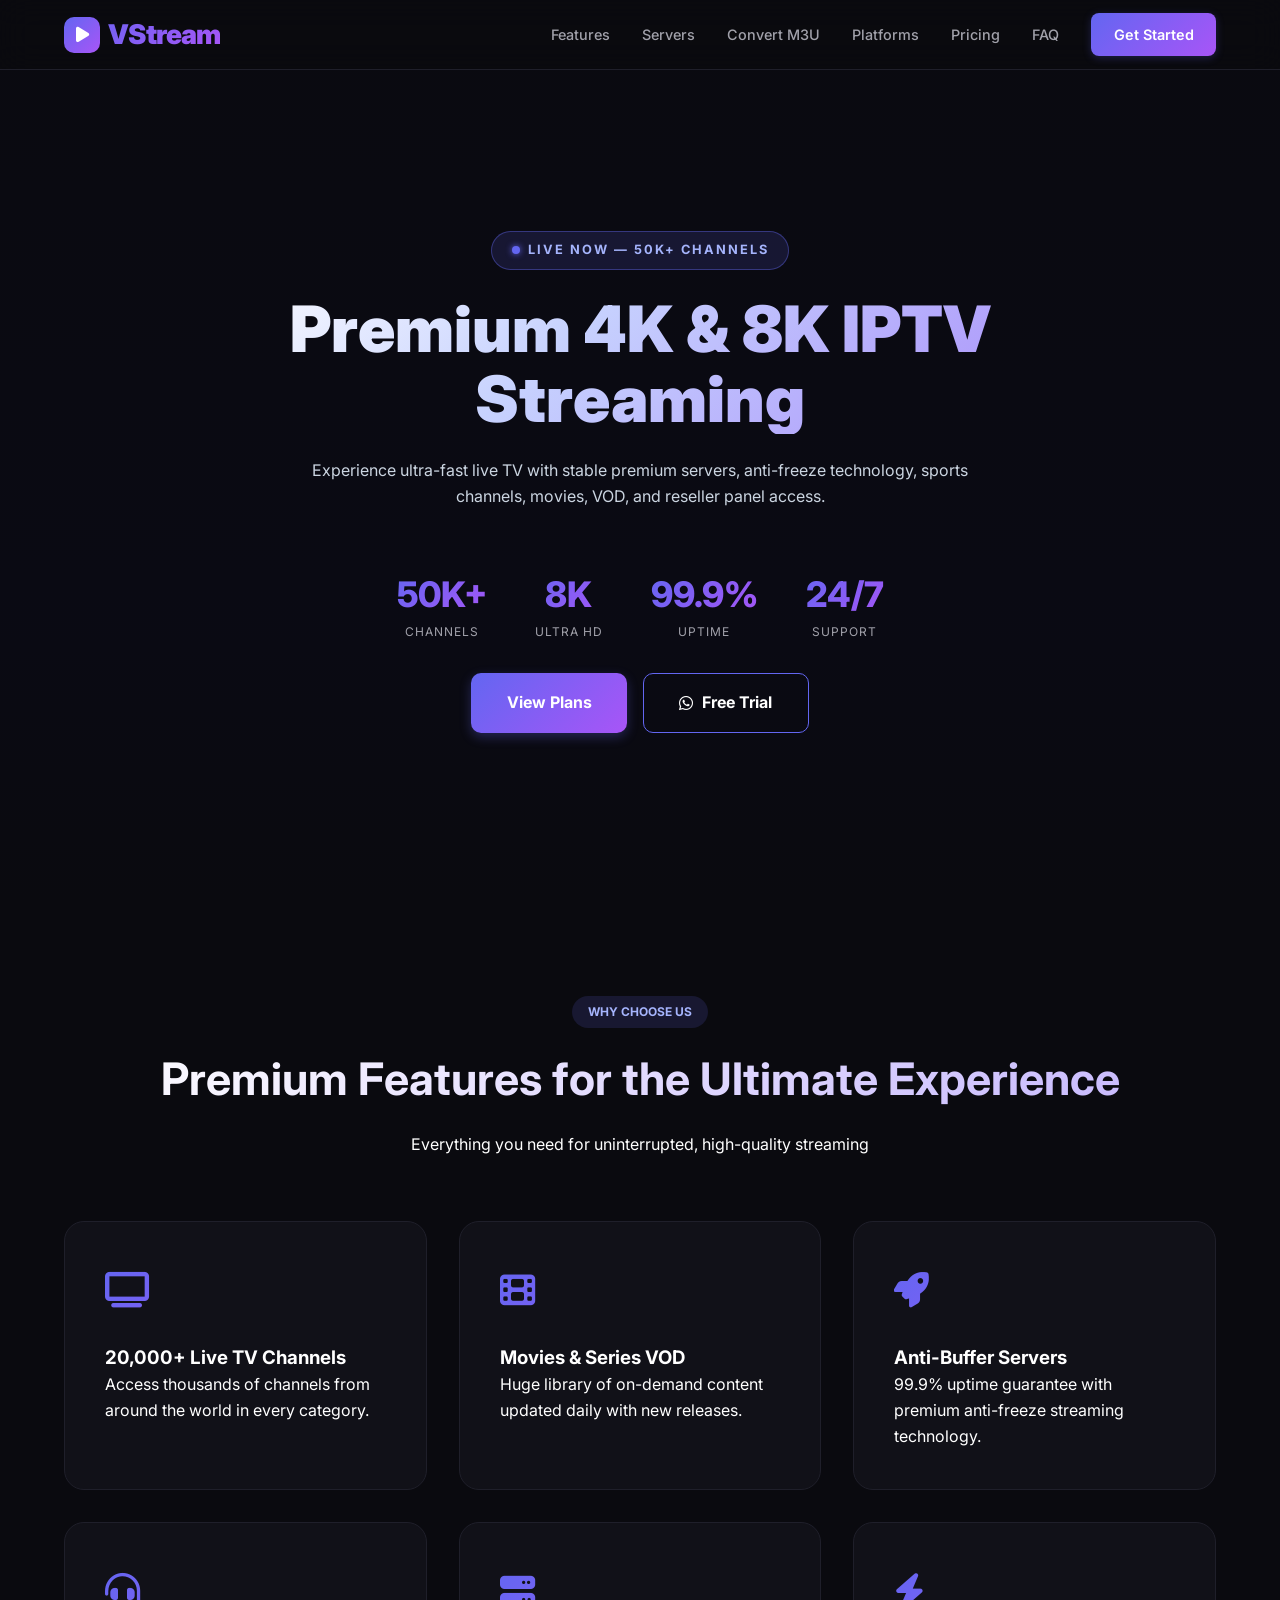
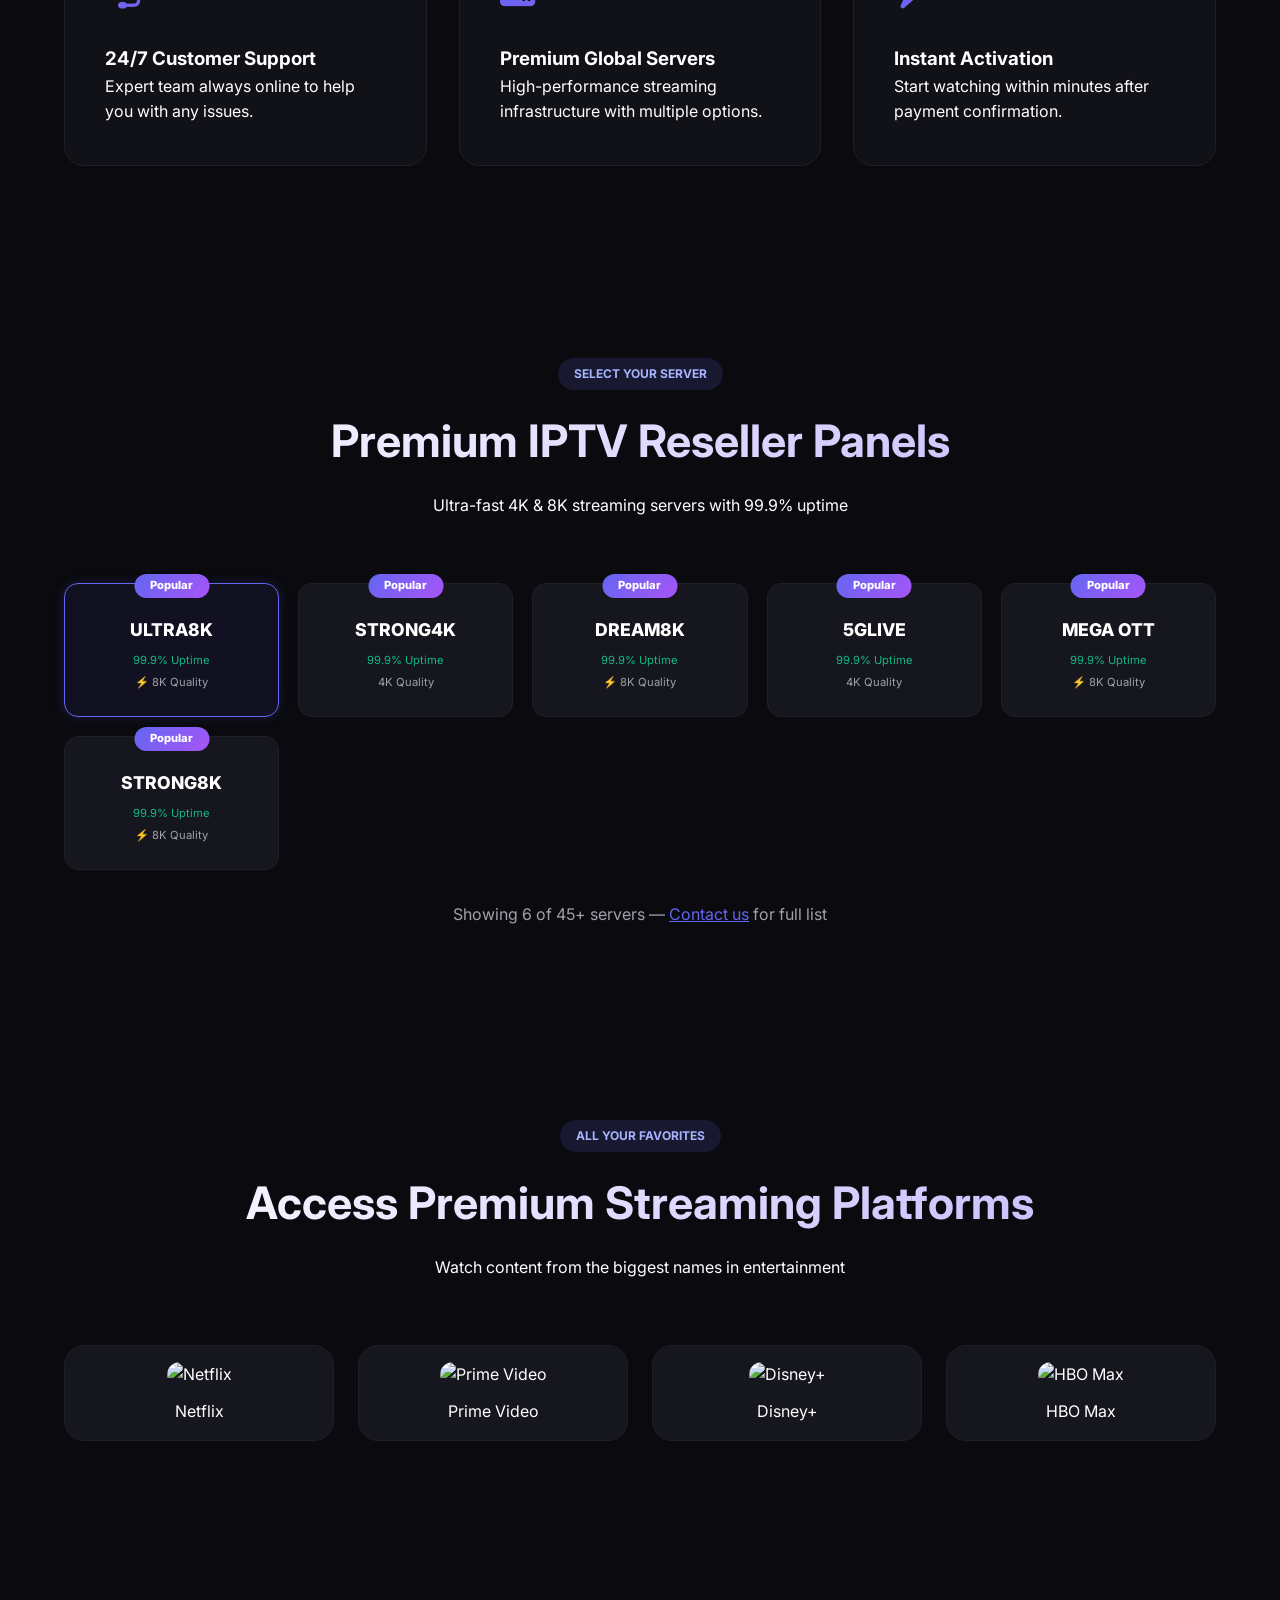
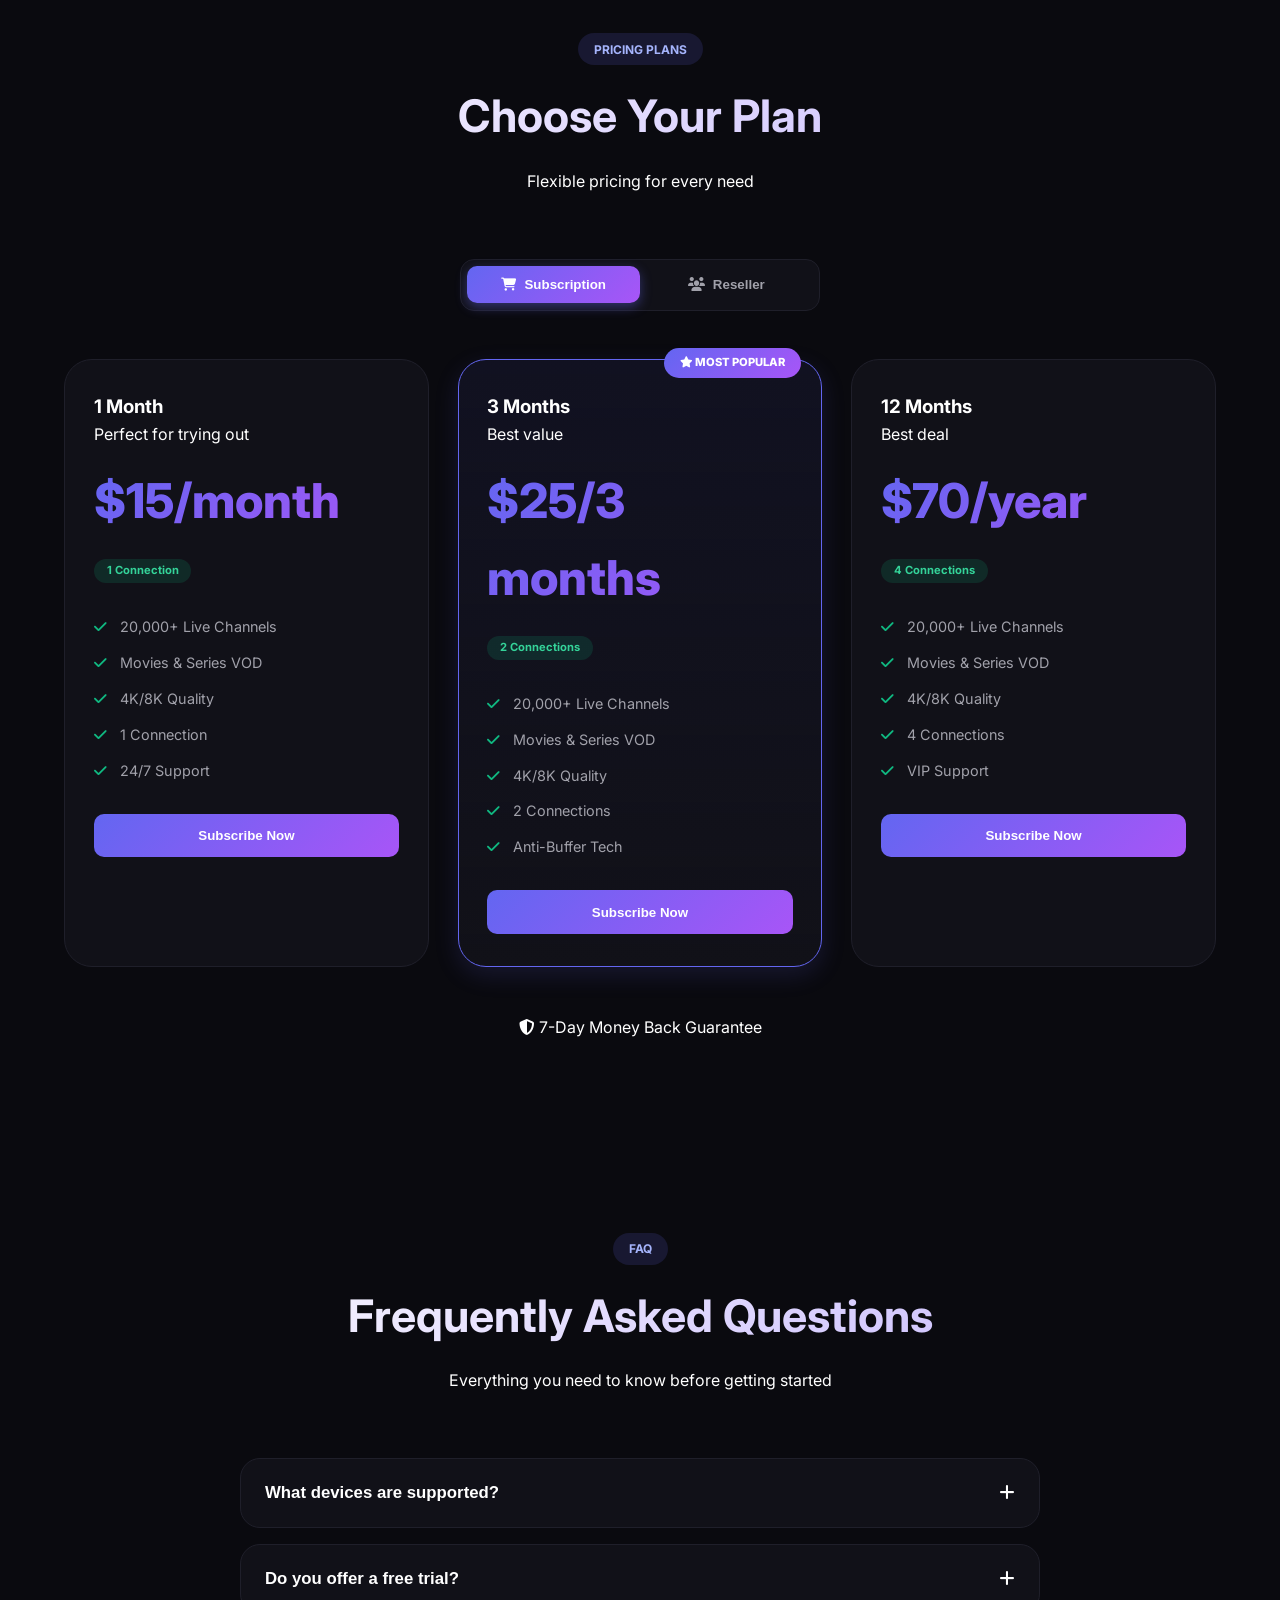
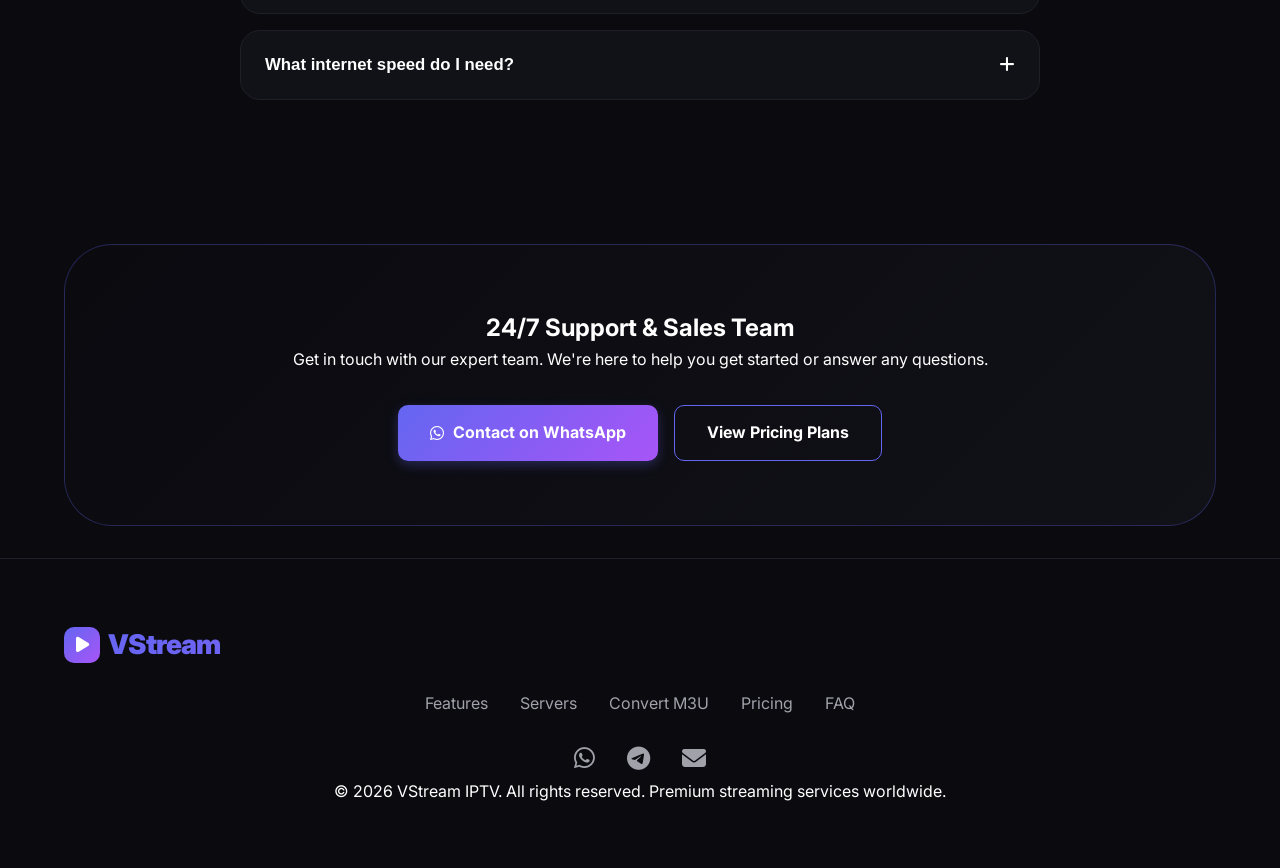
==== commit f2a08ea8: "neww" ====
--- a/index.html
+++ b/index.html
@@ -15,581 +15,7 @@
 <!-- Google Fonts -->
 <link href="https://fonts.googleapis.com/css2?family=Inter:wght@300;400;500;600;700;800;900&display=swap" rel="stylesheet">
 
-<style>
-/* --- Global Variables & Theme - Professional Blue/Purple Edition --- */
-:root {
-  --bg: #0a0a0f;
-  --bg-card: #111118;
-  --bg-elevated: #16161f;
-  --main-color: #6366f1;       /* Indigo/Blue base (professional) */
-  --main-gradient: linear-gradient(135deg, #6366f1 0%, #a855f7 100%); /* Blue to Purple */
-  --main-hover: #4f46e5;
-  --main-glow: rgba(99, 102, 241, 0.4);
-  --accent-purple: #a855f7;
-  --text: #ffffff;
-  --text-muted: #a1a1aa;
-  --border: #1f1f2a;
-  --green: #10b981;
-  --transition: all 0.3s cubic-bezier(0.4, 0, 0.2, 1);
-}
-
-/* --- Base Reset --- */
-* {
-  margin: 0;
-  padding: 0;
-  box-sizing: border-box;
-}
-
-html {
-  scroll-behavior: smooth;
-}
-
-body {
-  font-family: 'Inter', sans-serif;
-  background: var(--bg);
-  color: var(--text);
-  line-height: 1.6;
-  overflow-x: hidden;
-}
-
-/* --- Header & Navigation --- */
-header {
-  position: fixed;
-  top: 0;
-  left: 0;
-  right: 0;
-  z-index: 1000;
-  display: flex;
-  align-items: center;
-  justify-content: space-between;
-  padding: 0.8rem 5%;
-  background: rgba(10, 10, 15, 0.9);
-  backdrop-filter: blur(16px);
-  border-bottom: 1px solid var(--border);
-  transition: var(--transition);
-}
-
-.logo {
-  font-size: 1.7rem;
-  font-weight: 900;
-  background: var(--main-gradient);
-  -webkit-background-clip: text;
-  background-clip: text;
-  color: transparent;
-  letter-spacing: -1px;
-  text-decoration: none;
-  display: flex;
-  align-items: center;
-  gap: 0.5rem;
-}
-
-.logo-icon {
-  width: 36px;
-  height: 36px;
-  background: var(--main-gradient);
-  border-radius: 10px;
-  display: flex;
-  align-items: center;
-  justify-content: center;
-  font-size: 1.1rem;
-  color: #fff;
-}
-
-nav {
-  display: flex;
-  align-items: center;
-  gap: 2rem;
-}
-
-nav a {
-  color: var(--text-muted);
-  text-decoration: none;
-  font-weight: 500;
-  font-size: 0.9rem;
-  transition: var(--transition);
-  position: relative;
-}
-
-nav a:hover {
-  color: var(--text);
-}
-
-nav a::after {
-  content: '';
-  position: absolute;
-  bottom: -4px;
-  left: 0;
-  width: 0;
-  height: 2px;
-  background: var(--main-gradient);
-  transition: width 0.3s;
-}
-
-nav a:hover::after {
-  width: 100%;
-}
-
-.nav-cta {
-  background: var(--main-gradient);
-  color: #fff !important;
-  padding: 0.6rem 1.4rem;
-  border-radius: 8px;
-  font-weight: 600;
-  box-shadow: 0 2px 8px rgba(99, 102, 241, 0.25);
-}
-.nav-cta:hover {
-  transform: translateY(-2px);
-  box-shadow: 0 6px 14px rgba(99, 102, 241, 0.4);
-  background: var(--main-hover);
-}
-.mobile-menu-btn {
-  display: none;
-  background: none;
-  border: none;
-  color: var(--text);
-  font-size: 1.5rem;
-  cursor: pointer;
-}
-
-/* --- Hero Section --- */
-.hero {
-  min-height: 100vh;
-  display: flex;
-  flex-direction: column;
-  align-items: center;
-  justify-content: center;
-  text-align: center;
-  padding: 8rem 5% 4rem;
-  position: relative;
-  overflow: hidden;
-}
-
-.hero-video-bg {
-  position: absolute;
-  top: 0;
-  left: 0;
-  width: 100%;
-  height: 100%;
-  z-index: 0;
-  object-fit: cover;
-  opacity: 0.3;
-}
-
-.hero-video-overlay {
-  position: absolute;
-  inset: 0;
-  background: linear-gradient(180deg, rgba(10,10,20,0.2) 0%, rgba(10,10,20,0.85) 70%, var(--bg) 100%);
-  z-index: 1;
-}
-
-.hero-badge {
-  display: inline-flex;
-  align-items: center;
-  gap: 0.5rem;
-  background: rgba(99, 102, 241, 0.15);
-  border: 1px solid rgba(99, 102, 241, 0.4);
-  color: #a5b4fc;
-  padding: 0.5rem 1.2rem;
-  border-radius: 50px;
-  font-size: 0.8rem;
-  font-weight: 700;
-  margin-bottom: 1.5rem;
-  text-transform: uppercase;
-  letter-spacing: 2px;
-  z-index: 2;
-}
-
-.hero-badge .dot {
-  width: 8px;
-  height: 8px;
-  background: var(--main-color);
-  border-radius: 50%;
-  animation: pulse 2s infinite;
-  box-shadow: 0 0 6px var(--main-color);
-}
-
-@keyframes pulse {
-  0%, 100% { opacity: 1; transform: scale(1); }
-  50% { opacity: 0.5; transform: scale(1.2); }
-}
-
-.hero h1 {
-  font-size: clamp(2.2rem, 5vw, 4.5rem);
-  font-weight: 900;
-  line-height: 1.1;
-  max-width: 900px;
-  margin-bottom: 1.5rem;
-  z-index: 2;
-  background: linear-gradient(135deg, #ffffff 0%, #c7d2fe 40%, #a78bfa 100%);
-  -webkit-background-clip: text;
-  background-clip: text;
-  -webkit-text-fill-color: transparent;
-}
-
-.hero-stats {
-  display: flex;
-  gap: 3rem;
-  margin-top: 2rem;
-  z-index: 2;
-  flex-wrap: wrap;
-  justify-content: center;
-}
-
-.hero-stat .num {
-  font-size: 2.2rem;
-  font-weight: 800;
-  background: var(--main-gradient);
-  -webkit-background-clip: text;
-  background-clip: text;
-  color: transparent;
-}
-
-.hero-stat .label {
-  font-size: 0.75rem;
-  color: var(--text-muted);
-  text-transform: uppercase;
-  letter-spacing: 1px;
-}
-
-/* --- Buttons & Utility --- */
-.btn {
-  display: inline-flex;
-  align-items: center;
-  justify-content: center;
-  gap: 0.6rem;
-  padding: 0.9rem 2rem;
-  border-radius: 10px;
-  text-decoration: none;
-  font-weight: 700;
-  transition: var(--transition);
-  cursor: pointer;
-  border: none;
-}
-.btn-lg { padding: 1rem 2.2rem; font-size: 1rem; }
-.btn-primary {
-  background: var(--main-gradient);
-  color: #fff;
-  box-shadow: 0 4px 12px rgba(99,102,241,0.3);
-}
-.btn-primary:hover {
-  transform: translateY(-3px);
-  box-shadow: 0 10px 20px rgba(99,102,241,0.4);
-}
-.btn-outline {
-  background: transparent;
-  border: 1.5px solid var(--main-color);
-  color: var(--text);
-}
-.btn-outline:hover {
-  background: rgba(99,102,241,0.1);
-  border-color: var(--accent-purple);
-  transform: translateY(-2px);
-}
-.btn-sub, .btn-res {
-  background: var(--main-gradient);
-  color: #fff;
-  width: 100%;
-  font-weight: 700;
-  border-radius: 10px;
-}
-.btn-sub:hover, .btn-res:hover {
-  transform: translateY(-2px);
-  filter: brightness(1.05);
-}
-
-section {
-  padding: 6rem 5%;
-}
-.section-title {
-  text-align: center;
-  margin-bottom: 4rem;
-}
-.section-title h2 {
-  font-size: clamp(1.8rem, 3.5vw, 2.8rem);
-  margin: 1rem 0;
-  background: linear-gradient(135deg, #fff 0%, #c4b5fd 100%);
-  -webkit-background-clip: text;
-  background-clip: text;
-  color: transparent;
-}
-.badge {
-  background: rgba(99, 102, 241, 0.15);
-  color: #a5b4fc;
-  padding: 0.4rem 1rem;
-  border-radius: 50px;
-  font-size: 0.75rem;
-  font-weight: 700;
-  text-transform: uppercase;
-  display: inline-block;
-}
-
-/* Features Grid */
-.features-grid {
-  display: grid;
-  grid-template-columns: repeat(auto-fit, minmax(280px, 1fr));
-  gap: 2rem;
-}
-.feature-card {
-  background: var(--bg-card);
-  padding: 2.5rem;
-  border-radius: 20px;
-  border: 1px solid var(--border);
-  transition: var(--transition);
-  position: relative;
-  overflow: hidden;
-}
-.feature-card::before {
-  content: '';
-  position: absolute;
-  top: 0;
-  left: 0;
-  right: 0;
-  height: 3px;
-  background: var(--main-gradient);
-  transform: scaleX(0);
-  transition: transform 0.4s;
-}
-.feature-card:hover::before {
-  transform: scaleX(1);
-}
-.feature-card:hover {
-  border-color: #6366f1;
-  transform: translateY(-8px);
-  box-shadow: 0 20px 25px -12px rgba(0,0,0,0.5);
-}
-.feature-icon {
-  font-size: 2.2rem;
-  background: var(--main-gradient);
-  -webkit-background-clip: text;
-  background-clip: text;
-  color: transparent;
-  margin-bottom: 1.5rem;
-}
-
-/* Servers Grid */
-.servers-grid {
-  display: grid;
-  grid-template-columns: repeat(auto-fill, minmax(200px, 1fr));
-  gap: 1.2rem;
-}
-.server-card {
-  background: var(--bg-elevated);
-  padding: 1.5rem;
-  border-radius: 14px;
-  border: 1px solid var(--border);
-  text-align: center;
-  transition: var(--transition);
-  cursor: pointer;
-  position: relative;
-}
-.server-card:hover, .server-card.selected {
-  border-color: var(--main-color);
-  background: rgba(99, 102, 241, 0.08);
-  box-shadow: 0 0 12px rgba(99,102,241,0.2);
-}
-.server-popular {
-  position: absolute;
-  top: -10px;
-  left: 50%;
-  transform: translateX(-50%);
-  background: var(--main-gradient);
-  font-size: 0.7rem;
-  padding: 0.2rem 1rem;
-  border-radius: 40px;
-  font-weight: 800;
-}
-.server-name { font-weight: 800; font-size: 1.1rem; margin: 0.5rem 0; }
-.server-uptime { font-size: 0.7rem; color: var(--green); }
-.server-quality { font-size: 0.7rem; color: var(--text-muted); margin-top: 4px; }
-.k8::before { content: "⚡ "; color: #fbbf24; }
-
-/* Pricing Section */
-.pricing-toggle {
-  display: flex;
-  background: var(--bg-card);
-  padding: 0.4rem;
-  border-radius: 14px;
-  max-width: 360px;
-  margin: 0 auto 3rem;
-  border: 1px solid var(--border);
-}
-.toggle-btn {
-  flex: 1;
-  padding: 0.7rem;
-  border: none;
-  background: transparent;
-  color: var(--text-muted);
-  cursor: pointer;
-  border-radius: 10px;
-  font-weight: 600;
-  display: flex;
-  align-items: center;
-  justify-content: center;
-  gap: 0.5rem;
-  transition: var(--transition);
-}
-.toggle-btn.active {
-  background: var(--main-gradient);
-  color: #fff;
-  box-shadow: 0 4px 12px var(--main-glow);
-}
-.pricing-grid {
-  display: grid;
-  grid-template-columns: repeat(auto-fit, minmax(280px, 1fr));
-  gap: 1.8rem;
-  max-width: 1300px;
-  margin: 0 auto;
-}
-.price-card {
-  background: var(--bg-card);
-  padding: 2rem 1.8rem;
-  border-radius: 28px;
-  border: 1px solid var(--border);
-  transition: var(--transition);
-  position: relative;
-}
-.price-card.popular {
-  border-color: var(--main-color);
-  background: linear-gradient(180deg, rgba(99, 102, 241, 0.08) 0%, var(--bg-card) 100%);
-  box-shadow: 0 8px 24px rgba(99,102,241,0.15);
-}
-.popular-badge {
-  position: absolute;
-  top: -12px;
-  right: 20px;
-  background: var(--main-gradient);
-  padding: 0.4rem 1rem;
-  border-radius: 40px;
-  font-size: 0.7rem;
-  font-weight: 800;
-  color: white;
-}
-.price {
-  font-size: 3rem;
-  font-weight: 800;
-  margin: 1rem 0;
-  background: var(--main-gradient);
-  -webkit-background-clip: text;
-  background-clip: text;
-  color: transparent;
-}
-.price-features {
-  list-style: none;
-  margin: 2rem 0;
-}
-.price-features li {
-  margin-bottom: 0.8rem;
-  color: var(--text-muted);
-  display: flex;
-  align-items: center;
-  gap: 0.8rem;
-  font-size: 0.9rem;
-}
-.price-features li::before {
-  content: '\f00c';
-  font-family: 'Font Awesome 6 Free';
-  font-weight: 900;
-  color: var(--green);
-}
-.connections-badge, .credits-badge {
-  background: rgba(16, 185, 129, 0.15);
-  color: #34d399;
-  padding: 0.2rem 0.8rem;
-  border-radius: 40px;
-  font-size: 0.7rem;
-  font-weight: 700;
-  display: inline-block;
-}
-.platforms-grid, .sports-grid, .devices-grid {
-  display: grid;
-  grid-template-columns: repeat(auto-fit, minmax(140px, 1fr));
-  gap: 1.5rem;
-}
-.platform-card, .sport-card, .device-item {
-  background: var(--bg-elevated);
-  border-radius: 20px;
-  padding: 1rem;
-  text-align: center;
-  backdrop-filter: blur(4px);
-  border: 1px solid var(--border);
-  transition: var(--transition);
-}
-.platform-card img { width: 100%; border-radius: 14px; margin-bottom: 0.7rem; aspect-ratio: 16/9; object-fit: cover; }
-.sport-card .icon { font-size: 2rem; background: var(--main-gradient); -webkit-background-clip: text; background-clip: text; color: transparent; }
-.device-item .icon { font-size: 1.6rem; margin-right: 0.5rem; background: var(--main-gradient); -webkit-background-clip: text; background-clip: text; color: transparent; }
-
-/* FAQ */
-.faq-list { max-width: 800px; margin: 0 auto; }
-.faq-item {
-  background: var(--bg-card);
-  border: 1px solid var(--border);
-  border-radius: 20px;
-  margin-bottom: 1rem;
-  overflow: hidden;
-}
-.faq-question {
-  width: 100%;
-  padding: 1.5rem;
-  background: none;
-  border: none;
-  color: #fff;
-  text-align: left;
-  font-size: 1.05rem;
-  font-weight: 600;
-  cursor: pointer;
-  display: flex;
-  justify-content: space-between;
-  align-items: center;
-}
-.faq-question:hover { color: var(--main-color); }
-.faq-answer { max-height: 0; overflow: hidden; transition: max-height 0.4s ease; background: rgba(99,102,241,0.02); }
-.faq-answer-inner { padding: 0 1.5rem 1.5rem; color: var(--text-muted); }
-
-/* CTA & Footer */
-.cta-section {
-  background: linear-gradient(135deg, #0a0a0f 0%, #111118 100%);
-  border-radius: 48px;
-  margin: 2rem 5%;
-  padding: 4rem;
-  text-align: center;
-  border: 1px solid rgba(99,102,241,0.3);
-}
-.cta-btns { display: flex; gap: 1rem; justify-content: center; flex-wrap: wrap; margin-top: 2rem; }
-footer {
-  padding: 4rem 5%;
-  border-top: 1px solid var(--border);
-  text-align: center;
-}
-.footer-social a {
-  color: var(--text-muted);
-  font-size: 1.5rem;
-  margin: 0 1rem;
-  transition: var(--transition);
-}
-.footer-social a:hover { color: var(--main-color); }
-.footer-links { display: flex; justify-content: center; gap: 2rem; margin: 1.5rem 0; flex-wrap: wrap; }
-.footer-links a { color: var(--text-muted); text-decoration: none; }
-.footer-links a:hover { color: var(--main-color); }
-.reveal {
-  opacity: 0;
-  transform: translateY(30px);
-  transition: all 0.8s ease-out;
-}
-.reveal.visible {
-  opacity: 1;
-  transform: translateY(0);
-}
-.hidden { display: none !important; }
-
-@media (max-width: 768px) {
-  nav { display: none; }
-  .mobile-menu-btn { display: block; }
-  .hero h1 { font-size: 2rem; }
-  .hero-stats { gap: 1.2rem; }
-  .section-title h2 { font-size: 1.8rem; }
-  .cta-section { padding: 2rem; }
-}
-</style>
+<link rel="stylesheet" href="style.css">
 </head>
 <body>
 
@@ -598,6 +24,7 @@
   <nav id="mainNav">
     <a href="#features">Features</a>
     <a href="#servers">Servers</a>
+    <a href="./converter.html">Convert M3U</a>
     <a href="#platforms">Platforms</a>
     <a href="#pricing">Pricing</a>
     <a href="#faq">FAQ</a>
@@ -622,7 +49,7 @@
   </div>
   <div class="hero-btns" style="margin-top:2rem; display:flex; gap:1rem; flex-wrap:wrap; justify-content:center; z-index:2;">
     <a href="#pricing" class="btn btn-primary btn-lg">View Plans</a>
-    <a href="https://wa.me/234XXXXXXXXXX" class="btn btn-outline btn-lg" target="_blank"><i class="fab fa-whatsapp"></i> Free Trial</a>
+    <a href="https://wa.me/212614567031" class="btn btn-outline btn-lg" target="_blank"><i class="fab fa-whatsapp"></i> Free Trial</a>
   </div>
 </section>
 
@@ -686,23 +113,16 @@
 <section id="contact" class="cta-section">
   <h2>24/7 Support & Sales Team</h2>
   <p>Get in touch with our expert team. We're here to help you get started or answer any questions.</p>
-  <div class="cta-btns"><a href="https://wa.me/234XXXXXXXXXX" class="btn btn-primary" target="_blank"><i class="fab fa-whatsapp"></i> Contact on WhatsApp</a><a href="#pricing" class="btn btn-outline">View Pricing Plans</a></div>
+  <div class="cta-btns"><a href="https://wa.me/212614567031" class="btn btn-primary" target="_blank"><i class="fab fa-whatsapp"></i> Contact on WhatsApp</a><a href="#pricing" class="btn btn-outline">View Pricing Plans</a></div>
 </section>
 
 <footer>
   <a href="#" class="logo"><span class="logo-icon"><i class="fas fa-play"></i></span>VStream</a>
-  <div class="footer-links"><a href="#features">Features</a><a href="#servers">Servers</a><a href="#pricing">Pricing</a><a href="#faq">FAQ</a></div>
-  <div class="footer-social"><a href="https://wa.me/234XXXXXXXXXX" target="_blank"><i class="fab fa-whatsapp"></i></a><a href="#"><i class="fab fa-telegram-plane"></i></a><a href="#"><i class="fas fa-envelope"></i></a></div>
+  <div class="footer-links"><a href="#features">Features</a><a href="#servers">Servers</a><a href="./converter.html">Convert M3U</a><a href="#pricing">Pricing</a><a href="#faq">FAQ</a></div>
+  <div class="footer-social"><a href="https://wa.me/212614567031" target="_blank"><i class="fab fa-whatsapp"></i></a><a href="https://t.me/thereselleriptv"><i class="fab fa-telegram-plane"></i></a><a href="#"><i class="fas fa-envelope"></i></a></div>
   <p>© 2026 VStream IPTV. All rights reserved. Premium streaming services worldwide.</p>
 </footer>
 
-<script>
-function toggleMobileMenu() { alert('Mobile menu: navigation links available in full desktop view.'); }
-function selectServer(el, name) { document.querySelectorAll('.server-card').forEach(c=>c.classList.remove('selected')); el.classList.add('selected'); console.log('Selected server:', name); }
-function switchTab(tab) { const subPlans=document.getElementById('subscriptionPlans'), resPlans=document.getElementById('resellerPlans'), subBtn=document.getElementById('subBtn'), resBtn=document.getElementById('resBtn'); if(tab==='subscription'){ subPlans.classList.remove('hidden'); resPlans.classList.add('hidden'); subBtn.classList.add('active'); resBtn.classList.remove('active'); } else { subPlans.classList.add('hidden'); resPlans.classList.remove('hidden'); resBtn.classList.add('active'); subBtn.classList.remove('active'); } }
-function buyPlan(plan, price) { alert(`Thank you! You selected ${plan} for ${price}. Our team will contact you on WhatsApp for payment and activation.`); window.open('https://wa.me/234XXXXXXXXXX', '_blank'); }
-function toggleFaq(btn) { const answer = btn.nextElementSibling; const icon = btn.querySelector('.faq-icon i'); if(answer.style.maxHeight) { answer.style.maxHeight = null; icon.classList.remove('fa-minus'); icon.classList.add('fa-plus'); } else { answer.style.maxHeight = answer.scrollHeight + "px"; icon.classList.remove('fa-plus'); icon.classList.add('fa-minus'); } }
-document.addEventListener("DOMContentLoaded",()=>{ const reveals=document.querySelectorAll('.reveal'); const observer=new IntersectionObserver((entries)=>{ entries.forEach(entry=>{ if(entry.isIntersecting){ entry.target.classList.add('visible'); } }); },{threshold:0.1}); reveals.forEach(el=>observer.observe(el)); });
-</script>
+<script src="script.js"></script>
 </body>
 </html>
--- a/style.css
+++ b/style.css
@@ -0,0 +1,573 @@
+/* --- Global Variables & Theme - Professional Blue/Purple Edition --- */
+:root {
+  --bg: #0a0a0f;
+  --bg-card: #111118;
+  --bg-elevated: #16161f;
+  --main-color: #6366f1;       /* Indigo/Blue base (professional) */
+  --main-gradient: linear-gradient(135deg, #6366f1 0%, #a855f7 100%); /* Blue to Purple */
+  --main-hover: #4f46e5;
+  --main-glow: rgba(99, 102, 241, 0.4);
+  --accent-purple: #a855f7;
+  --text: #ffffff;
+  --text-muted: #a1a1aa;
+  --border: #1f1f2a;
+  --green: #10b981;
+  --transition: all 0.3s cubic-bezier(0.4, 0, 0.2, 1);
+}
+
+/* --- Base Reset --- */
+* {
+  margin: 0;
+  padding: 0;
+  box-sizing: border-box;
+}
+
+html {
+  scroll-behavior: smooth;
+}
+
+body {
+  font-family: 'Inter', sans-serif;
+  background: var(--bg);
+  color: var(--text);
+  line-height: 1.6;
+  overflow-x: hidden;
+}
+
+/* --- Header & Navigation --- */
+header {
+  position: fixed;
+  top: 0;
+  left: 0;
+  right: 0;
+  z-index: 1000;
+  display: flex;
+  align-items: center;
+  justify-content: space-between;
+  padding: 0.8rem 5%;
+  background: rgba(10, 10, 15, 0.9);
+  backdrop-filter: blur(16px);
+  border-bottom: 1px solid var(--border);
+  transition: var(--transition);
+}
+
+.logo {
+  font-size: 1.7rem;
+  font-weight: 900;
+  background: var(--main-gradient);
+  -webkit-background-clip: text;
+  background-clip: text;
+  color: transparent;
+  letter-spacing: -1px;
+  text-decoration: none;
+  display: flex;
+  align-items: center;
+  gap: 0.5rem;
+}
+
+.logo-icon {
+  width: 36px;
+  height: 36px;
+  background: var(--main-gradient);
+  border-radius: 10px;
+  display: flex;
+  align-items: center;
+  justify-content: center;
+  font-size: 1.1rem;
+  color: #fff;
+}
+
+nav {
+  display: flex;
+  align-items: center;
+  gap: 2rem;
+}
+
+nav a {
+  color: var(--text-muted);
+  text-decoration: none;
+  font-weight: 500;
+  font-size: 0.9rem;
+  transition: var(--transition);
+  position: relative;
+}
+
+nav a:hover {
+  color: var(--text);
+}
+
+nav a::after {
+  content: '';
+  position: absolute;
+  bottom: -4px;
+  left: 0;
+  width: 0;
+  height: 2px;
+  background: var(--main-gradient);
+  transition: width 0.3s;
+}
+
+nav a:hover::after {
+  width: 100%;
+}
+
+.nav-cta {
+  background: var(--main-gradient);
+  color: #fff !important;
+  padding: 0.6rem 1.4rem;
+  border-radius: 8px;
+  font-weight: 600;
+  box-shadow: 0 2px 8px rgba(99, 102, 241, 0.25);
+}
+.nav-cta:hover {
+  transform: translateY(-2px);
+  box-shadow: 0 6px 14px rgba(99, 102, 241, 0.4);
+  background: var(--main-hover);
+}
+.mobile-menu-btn {
+  display: none;
+  background: none;
+  border: none;
+  color: var(--text);
+  font-size: 1.5rem;
+  cursor: pointer;
+}
+
+/* --- Hero Section --- */
+.hero {
+  min-height: 100vh;
+  display: flex;
+  flex-direction: column;
+  align-items: center;
+  justify-content: center;
+  text-align: center;
+  padding: 8rem 5% 4rem;
+  position: relative;
+  overflow: hidden;
+}
+
+.hero-video-bg {
+  position: absolute;
+  top: 0;
+  left: 0;
+  width: 100%;
+  height: 100%;
+  z-index: 0;
+  object-fit: cover;
+  opacity: 0.3;
+}
+
+.hero-video-overlay {
+  position: absolute;
+  inset: 0;
+  background: linear-gradient(180deg, rgba(10,10,20,0.2) 0%, rgba(10,10,20,0.85) 70%, var(--bg) 100%);
+  z-index: 1;
+}
+
+.hero-badge {
+  display: inline-flex;
+  align-items: center;
+  gap: 0.5rem;
+  background: rgba(99, 102, 241, 0.15);
+  border: 1px solid rgba(99, 102, 241, 0.4);
+  color: #a5b4fc;
+  padding: 0.5rem 1.2rem;
+  border-radius: 50px;
+  font-size: 0.8rem;
+  font-weight: 700;
+  margin-bottom: 1.5rem;
+  text-transform: uppercase;
+  letter-spacing: 2px;
+  z-index: 2;
+}
+
+.hero-badge .dot {
+  width: 8px;
+  height: 8px;
+  background: var(--main-color);
+  border-radius: 50%;
+  animation: pulse 2s infinite;
+  box-shadow: 0 0 6px var(--main-color);
+}
+
+@keyframes pulse {
+  0%, 100% { opacity: 1; transform: scale(1); }
+  50% { opacity: 0.5; transform: scale(1.2); }
+}
+
+.hero h1 {
+  font-size: clamp(2.2rem, 5vw, 4.5rem);
+  font-weight: 900;
+  line-height: 1.1;
+  max-width: 900px;
+  margin-bottom: 1.5rem;
+  z-index: 2;
+  background: linear-gradient(135deg, #ffffff 0%, #c7d2fe 40%, #a78bfa 100%);
+  -webkit-background-clip: text;
+  background-clip: text;
+  -webkit-text-fill-color: transparent;
+}
+
+.hero-stats {
+  display: flex;
+  gap: 3rem;
+  margin-top: 2rem;
+  z-index: 2;
+  flex-wrap: wrap;
+  justify-content: center;
+}
+
+.hero-stat .num {
+  font-size: 2.2rem;
+  font-weight: 800;
+  background: var(--main-gradient);
+  -webkit-background-clip: text;
+  background-clip: text;
+  color: transparent;
+}
+
+.hero-stat .label {
+  font-size: 0.75rem;
+  color: var(--text-muted);
+  text-transform: uppercase;
+  letter-spacing: 1px;
+}
+
+/* --- Buttons & Utility --- */
+.btn {
+  display: inline-flex;
+  align-items: center;
+  justify-content: center;
+  gap: 0.6rem;
+  padding: 0.9rem 2rem;
+  border-radius: 10px;
+  text-decoration: none;
+  font-weight: 700;
+  transition: var(--transition);
+  cursor: pointer;
+  border: none;
+}
+.btn-lg { padding: 1rem 2.2rem; font-size: 1rem; }
+.btn-primary {
+  background: var(--main-gradient);
+  color: #fff;
+  box-shadow: 0 4px 12px rgba(99,102,241,0.3);
+}
+.btn-primary:hover {
+  transform: translateY(-3px);
+  box-shadow: 0 10px 20px rgba(99,102,241,0.4);
+}
+.btn-outline {
+  background: transparent;
+  border: 1.5px solid var(--main-color);
+  color: var(--text);
+}
+.btn-outline:hover {
+  background: rgba(99,102,241,0.1);
+  border-color: var(--accent-purple);
+  transform: translateY(-2px);
+}
+.btn-sub, .btn-res {
+  background: var(--main-gradient);
+  color: #fff;
+  width: 100%;
+  font-weight: 700;
+  border-radius: 10px;
+}
+.btn-sub:hover, .btn-res:hover {
+  transform: translateY(-2px);
+  filter: brightness(1.05);
+}
+
+section {
+  padding: 6rem 5%;
+}
+.section-title {
+  text-align: center;
+  margin-bottom: 4rem;
+}
+.section-title h2 {
+  font-size: clamp(1.8rem, 3.5vw, 2.8rem);
+  margin: 1rem 0;
+  background: linear-gradient(135deg, #fff 0%, #c4b5fd 100%);
+  -webkit-background-clip: text;
+  background-clip: text;
+  color: transparent;
+}
+.badge {
+  background: rgba(99, 102, 241, 0.15);
+  color: #a5b4fc;
+  padding: 0.4rem 1rem;
+  border-radius: 50px;
+  font-size: 0.75rem;
+  font-weight: 700;
+  text-transform: uppercase;
+  display: inline-block;
+}
+
+/* Features Grid */
+.features-grid {
+  display: grid;
+  grid-template-columns: repeat(auto-fit, minmax(280px, 1fr));
+  gap: 2rem;
+}
+.feature-card {
+  background: var(--bg-card);
+  padding: 2.5rem;
+  border-radius: 20px;
+  border: 1px solid var(--border);
+  transition: var(--transition);
+  position: relative;
+  overflow: hidden;
+}
+.feature-card::before {
+  content: '';
+  position: absolute;
+  top: 0;
+  left: 0;
+  right: 0;
+  height: 3px;
+  background: var(--main-gradient);
+  transform: scaleX(0);
+  transition: transform 0.4s;
+}
+.feature-card:hover::before {
+  transform: scaleX(1);
+}
+.feature-card:hover {
+  border-color: #6366f1;
+  transform: translateY(-8px);
+  box-shadow: 0 20px 25px -12px rgba(0,0,0,0.5);
+}
+.feature-icon {
+  font-size: 2.2rem;
+  background: var(--main-gradient);
+  -webkit-background-clip: text;
+  background-clip: text;
+  color: transparent;
+  margin-bottom: 1.5rem;
+}
+
+/* Servers Grid */
+.servers-grid {
+  display: grid;
+  grid-template-columns: repeat(auto-fill, minmax(200px, 1fr));
+  gap: 1.2rem;
+}
+.server-card {
+  background: var(--bg-elevated);
+  padding: 1.5rem;
+  border-radius: 14px;
+  border: 1px solid var(--border);
+  text-align: center;
+  transition: var(--transition);
+  cursor: pointer;
+  position: relative;
+}
+.server-card:hover, .server-card.selected {
+  border-color: var(--main-color);
+  background: rgba(99, 102, 241, 0.08);
+  box-shadow: 0 0 12px rgba(99,102,241,0.2);
+}
+.server-popular {
+  position: absolute;
+  top: -10px;
+  left: 50%;
+  transform: translateX(-50%);
+  background: var(--main-gradient);
+  font-size: 0.7rem;
+  padding: 0.2rem 1rem;
+  border-radius: 40px;
+  font-weight: 800;
+}
+.server-name { font-weight: 800; font-size: 1.1rem; margin: 0.5rem 0; }
+.server-uptime { font-size: 0.7rem; color: var(--green); }
+.server-quality { font-size: 0.7rem; color: var(--text-muted); margin-top: 4px; }
+.k8::before { content: "⚡ "; color: #fbbf24; }
+
+/* Pricing Section */
+.pricing-toggle {
+  display: flex;
+  background: var(--bg-card);
+  padding: 0.4rem;
+  border-radius: 14px;
+  max-width: 360px;
+  margin: 0 auto 3rem;
+  border: 1px solid var(--border);
+}
+.toggle-btn {
+  flex: 1;
+  padding: 0.7rem;
+  border: none;
+  background: transparent;
+  color: var(--text-muted);
+  cursor: pointer;
+  border-radius: 10px;
+  font-weight: 600;
+  display: flex;
+  align-items: center;
+  justify-content: center;
+  gap: 0.5rem;
+  transition: var(--transition);
+}
+.toggle-btn.active {
+  background: var(--main-gradient);
+  color: #fff;
+  box-shadow: 0 4px 12px var(--main-glow);
+}
+.pricing-grid {
+  display: grid;
+  grid-template-columns: repeat(auto-fit, minmax(280px, 1fr));
+  gap: 1.8rem;
+  max-width: 1300px;
+  margin: 0 auto;
+}
+.price-card {
+  background: var(--bg-card);
+  padding: 2rem 1.8rem;
+  border-radius: 28px;
+  border: 1px solid var(--border);
+  transition: var(--transition);
+  position: relative;
+}
+.price-card.popular {
+  border-color: var(--main-color);
+  background: linear-gradient(180deg, rgba(99, 102, 241, 0.08) 0%, var(--bg-card) 100%);
+  box-shadow: 0 8px 24px rgba(99,102,241,0.15);
+}
+.popular-badge {
+  position: absolute;
+  top: -12px;
+  right: 20px;
+  background: var(--main-gradient);
+  padding: 0.4rem 1rem;
+  border-radius: 40px;
+  font-size: 0.7rem;
+  font-weight: 800;
+  color: white;
+}
+.price {
+  font-size: 3rem;
+  font-weight: 800;
+  margin: 1rem 0;
+  background: var(--main-gradient);
+  -webkit-background-clip: text;
+  background-clip: text;
+  color: transparent;
+}
+.price-features {
+  list-style: none;
+  margin: 2rem 0;
+}
+.price-features li {
+  margin-bottom: 0.8rem;
+  color: var(--text-muted);
+  display: flex;
+  align-items: center;
+  gap: 0.8rem;
+  font-size: 0.9rem;
+}
+.price-features li::before {
+  content: '\f00c';
+  font-family: 'Font Awesome 6 Free';
+  font-weight: 900;
+  color: var(--green);
+}
+.connections-badge, .credits-badge {
+  background: rgba(16, 185, 129, 0.15);
+  color: #34d399;
+  padding: 0.2rem 0.8rem;
+  border-radius: 40px;
+  font-size: 0.7rem;
+  font-weight: 700;
+  display: inline-block;
+}
+.platforms-grid, .sports-grid, .devices-grid {
+  display: grid;
+  grid-template-columns: repeat(auto-fit, minmax(140px, 1fr));
+  gap: 1.5rem;
+}
+.platform-card, .sport-card, .device-item {
+  background: var(--bg-elevated);
+  border-radius: 20px;
+  padding: 1rem;
+  text-align: center;
+  backdrop-filter: blur(4px);
+  border: 1px solid var(--border);
+  transition: var(--transition);
+}
+.platform-card img { width: 100%; border-radius: 14px; margin-bottom: 0.7rem; aspect-ratio: 16/9; object-fit: cover; }
+.sport-card .icon { font-size: 2rem; background: var(--main-gradient); -webkit-background-clip: text; background-clip: text; color: transparent; }
+.device-item .icon { font-size: 1.6rem; margin-right: 0.5rem; background: var(--main-gradient); -webkit-background-clip: text; background-clip: text; color: transparent; }
+
+/* FAQ */
+.faq-list { max-width: 800px; margin: 0 auto; }
+.faq-item {
+  background: var(--bg-card);
+  border: 1px solid var(--border);
+  border-radius: 20px;
+  margin-bottom: 1rem;
+  overflow: hidden;
+}
+.faq-question {
+  width: 100%;
+  padding: 1.5rem;
+  background: none;
+  border: none;
+  color: #fff;
+  text-align: left;
+  font-size: 1.05rem;
+  font-weight: 600;
+  cursor: pointer;
+  display: flex;
+  justify-content: space-between;
+  align-items: center;
+}
+.faq-question:hover { color: var(--main-color); }
+.faq-answer { max-height: 0; overflow: hidden; transition: max-height 0.4s ease; background: rgba(99,102,241,0.02); }
+.faq-answer-inner { padding: 0 1.5rem 1.5rem; color: var(--text-muted); }
+
+/* CTA & Footer */
+.cta-section {
+  background: linear-gradient(135deg, #0a0a0f 0%, #111118 100%);
+  border-radius: 48px;
+  margin: 2rem 5%;
+  padding: 4rem;
+  text-align: center;
+  border: 1px solid rgba(99,102,241,0.3);
+}
+.cta-btns { display: flex; gap: 1rem; justify-content: center; flex-wrap: wrap; margin-top: 2rem; }
+footer {
+  padding: 4rem 5%;
+  border-top: 1px solid var(--border);
+  text-align: center;
+}
+.footer-social a {
+  color: var(--text-muted);
+  font-size: 1.5rem;
+  margin: 0 1rem;
+  transition: var(--transition);
+}
+.footer-social a:hover { color: var(--main-color); }
+.footer-links { display: flex; justify-content: center; gap: 2rem; margin: 1.5rem 0; flex-wrap: wrap; }
+.footer-links a { color: var(--text-muted); text-decoration: none; }
+.footer-links a:hover { color: var(--main-color); }
+.reveal {
+  opacity: 0;
+  transform: translateY(30px);
+  transition: all 0.8s ease-out;
+}
+.reveal.visible {
+  opacity: 1;
+  transform: translateY(0);
+}
+.hidden { display: none !important; }
+
+@media (max-width: 768px) {
+  nav { display: none; }
+  .mobile-menu-btn { display: block; }
+  .hero h1 { font-size: 2rem; }
+  .hero-stats { gap: 1.2rem; }
+  .section-title h2 { font-size: 1.8rem; }
+  .cta-section { padding: 2rem; }
+}
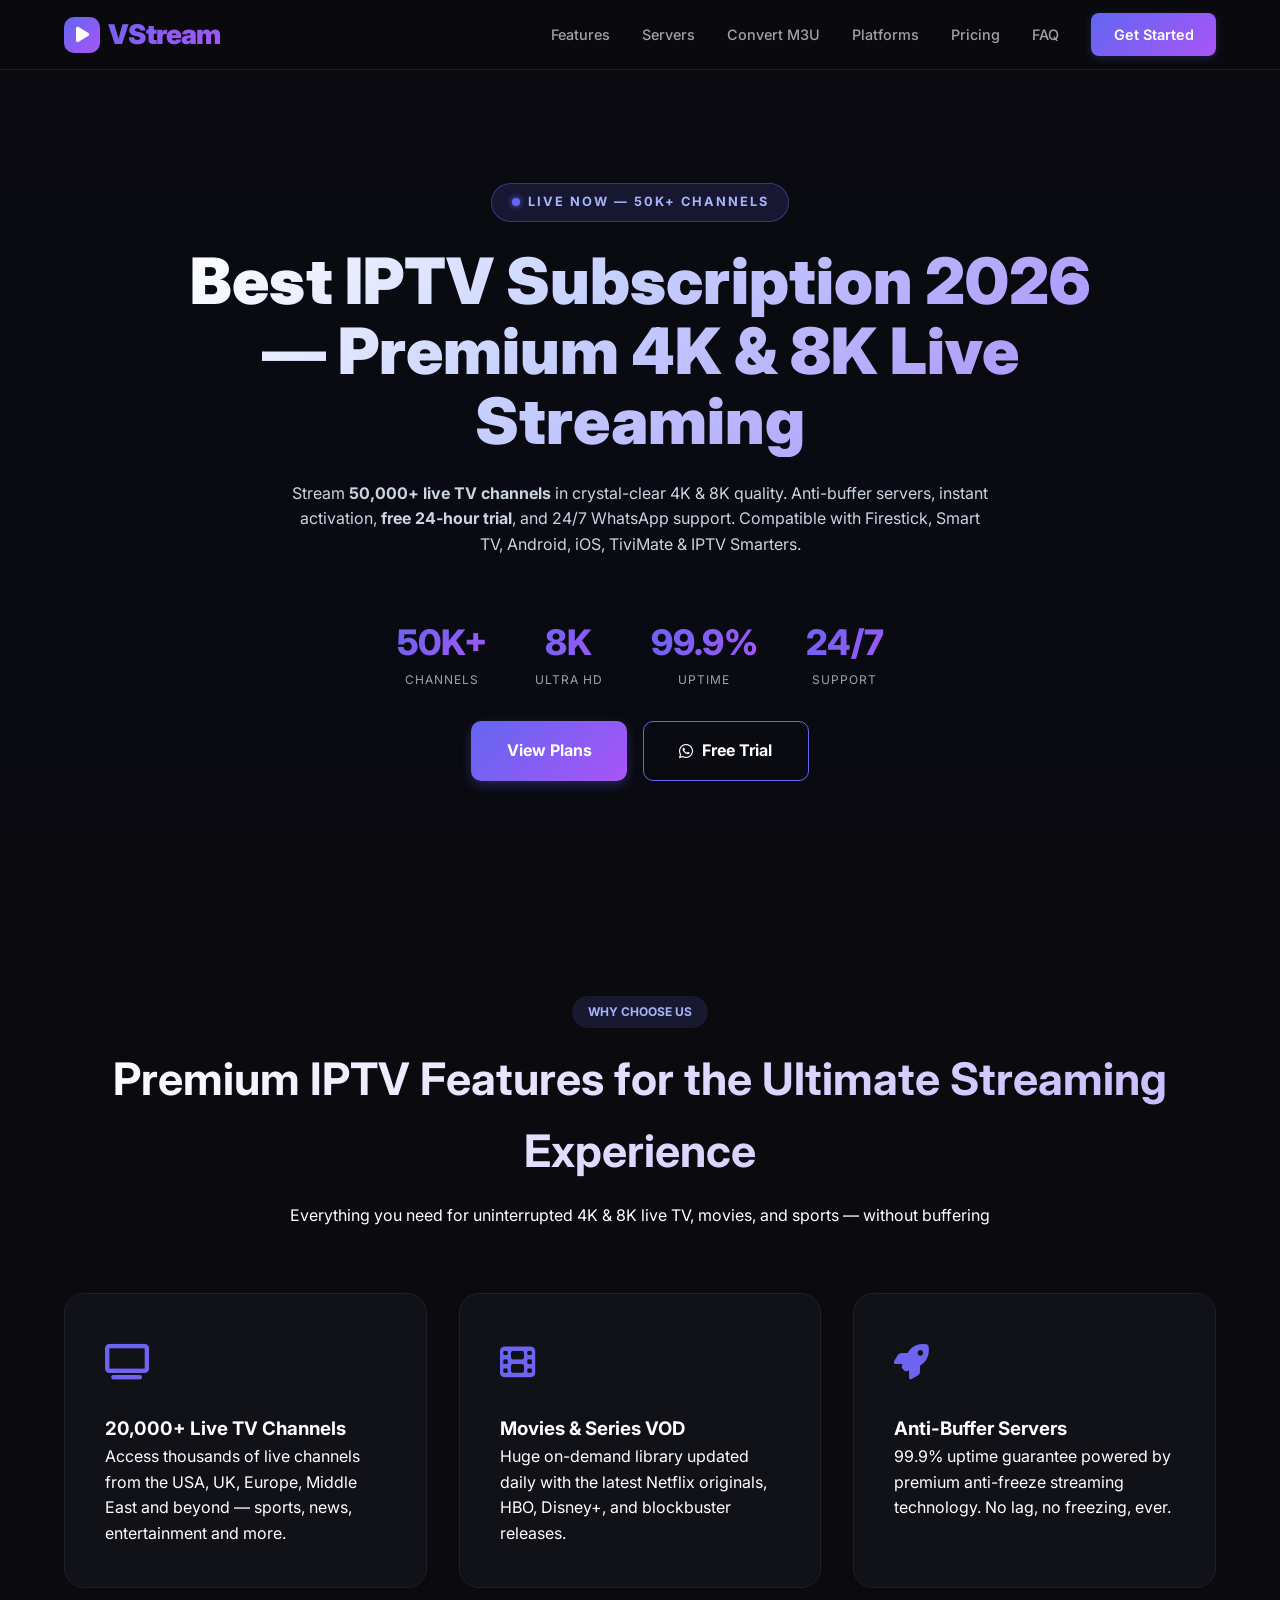
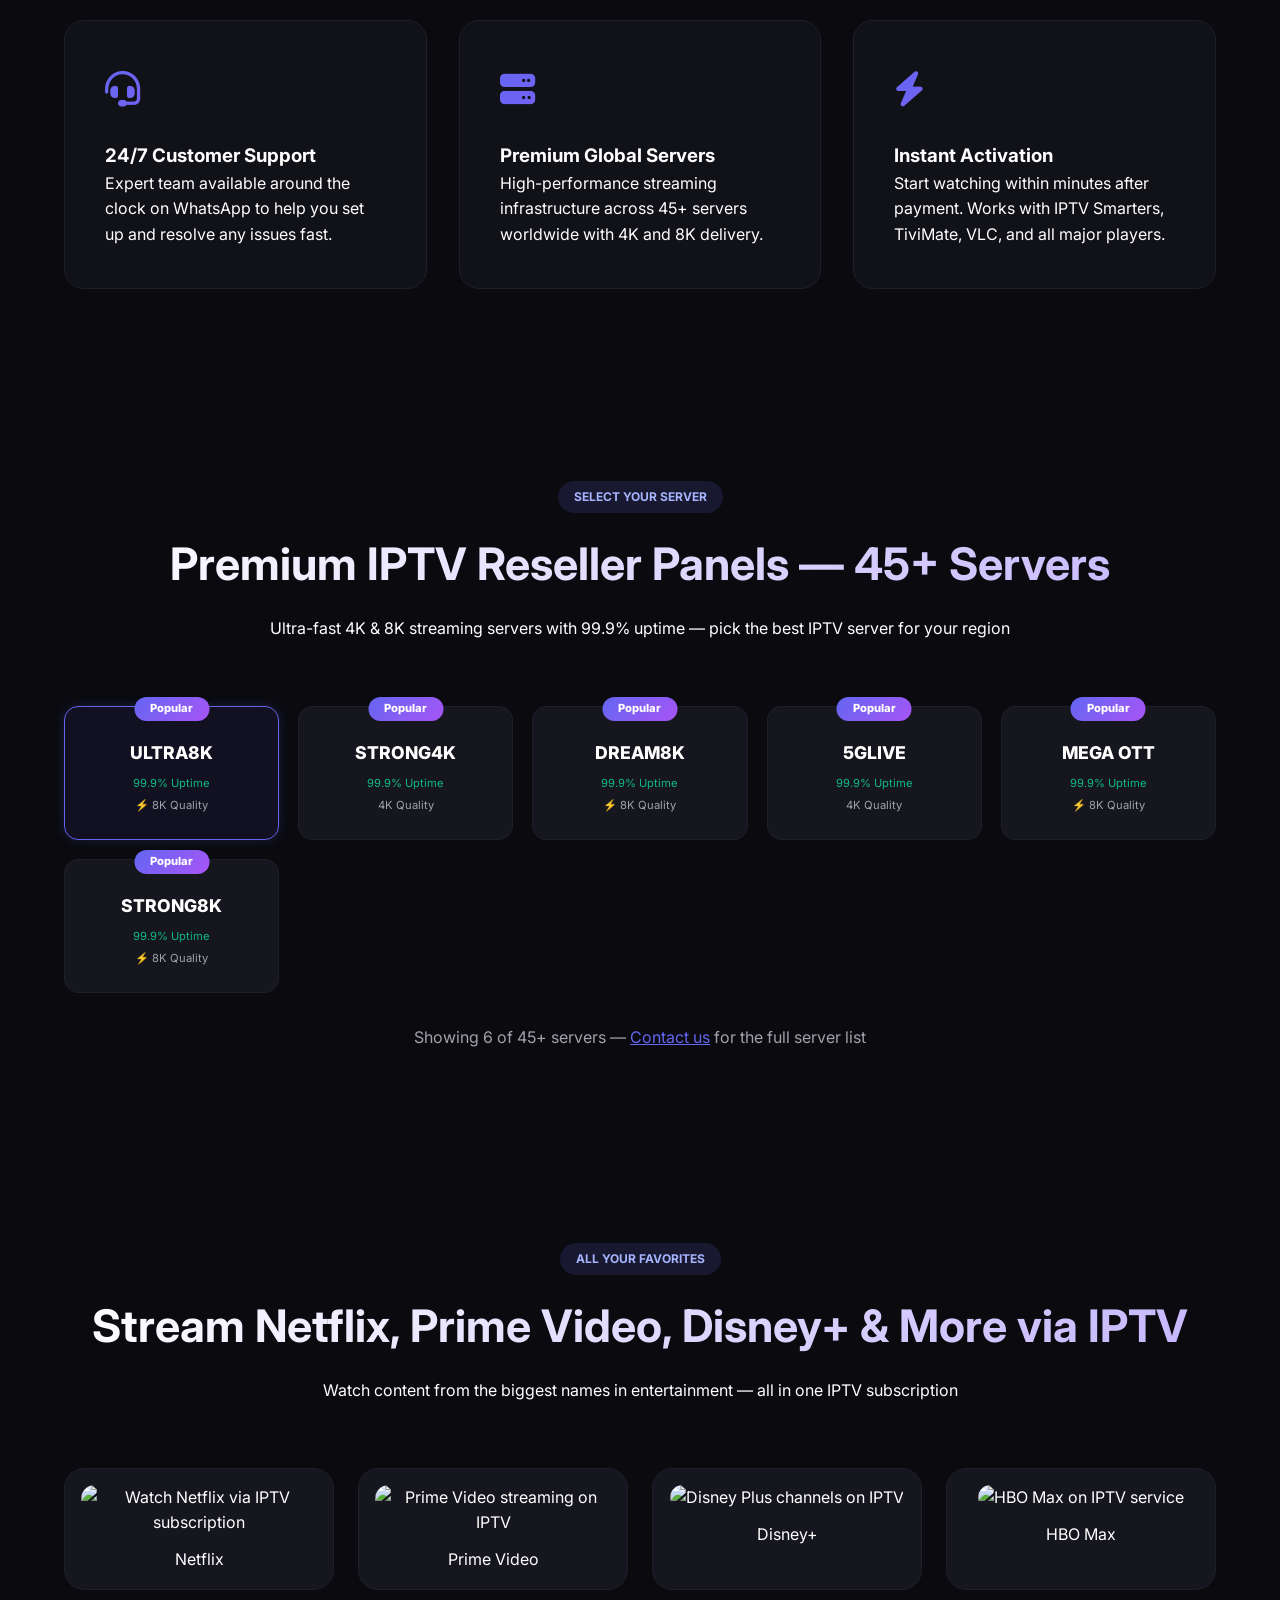
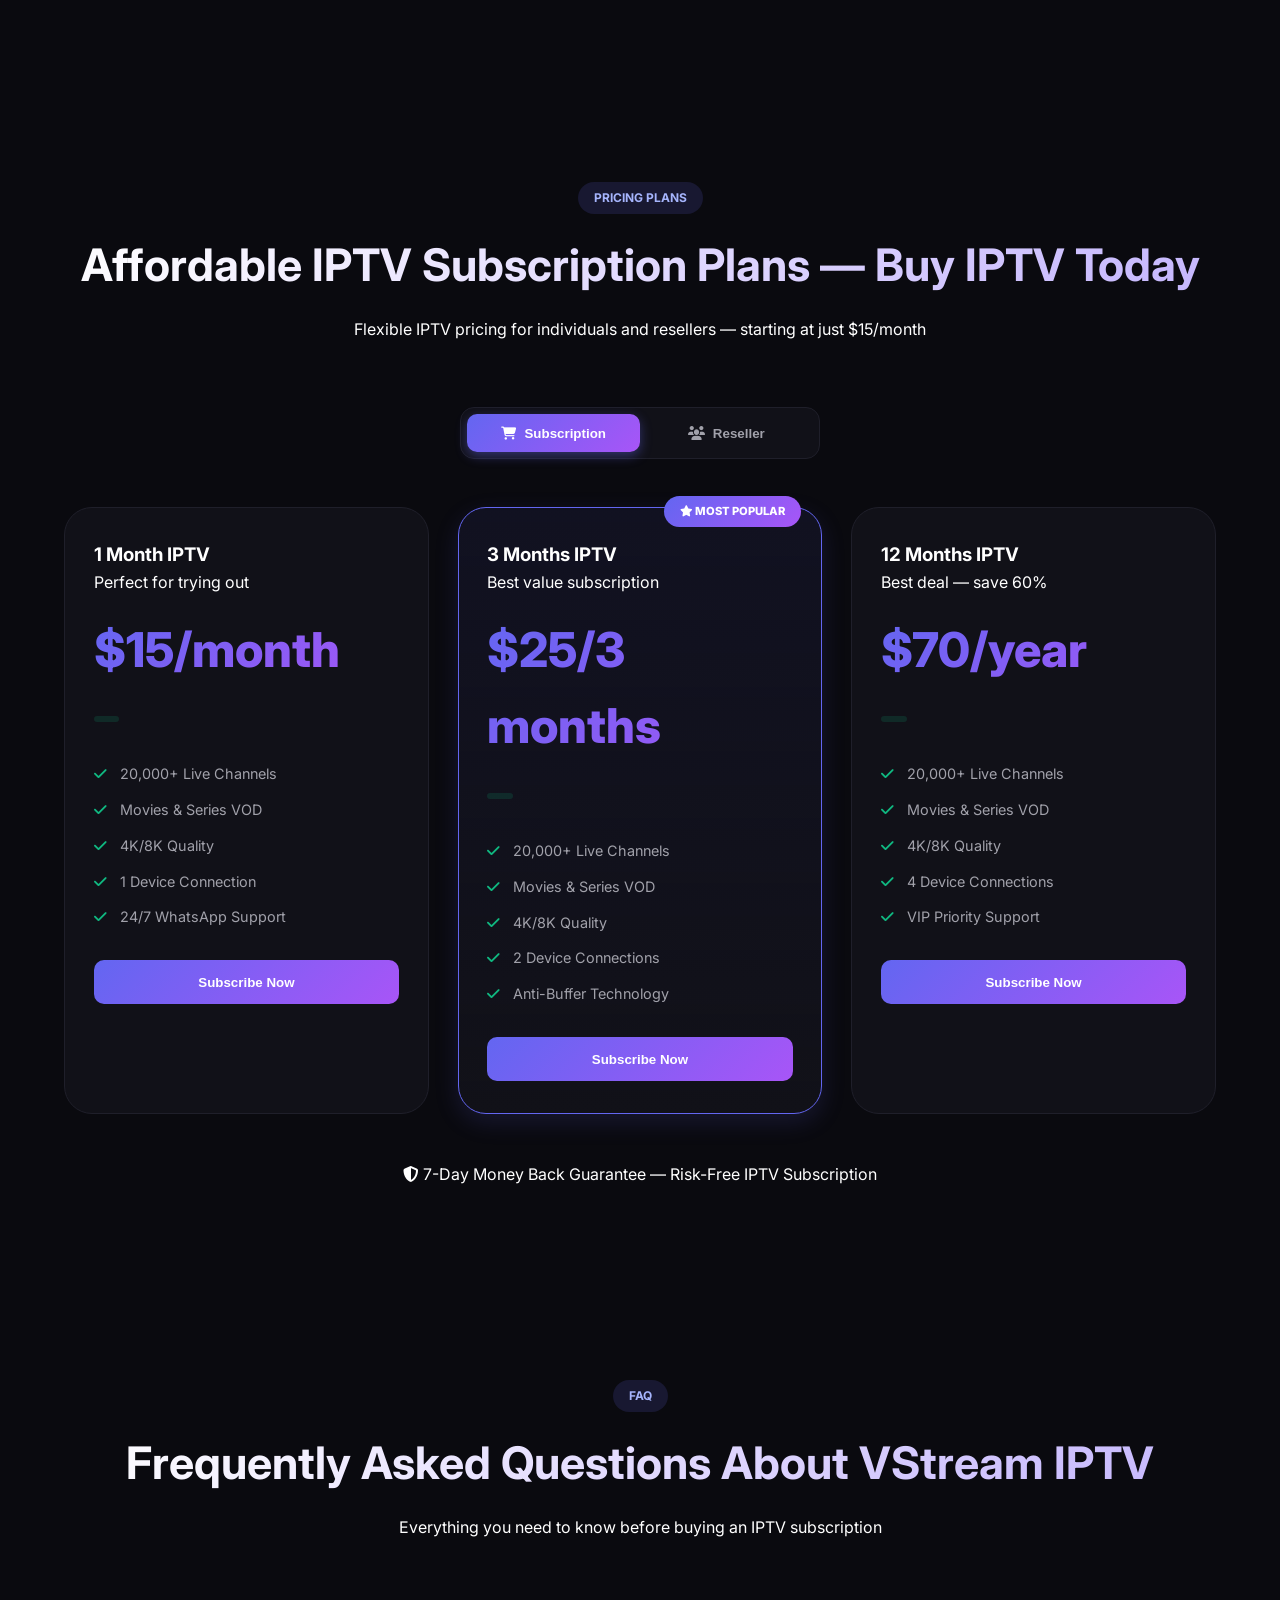
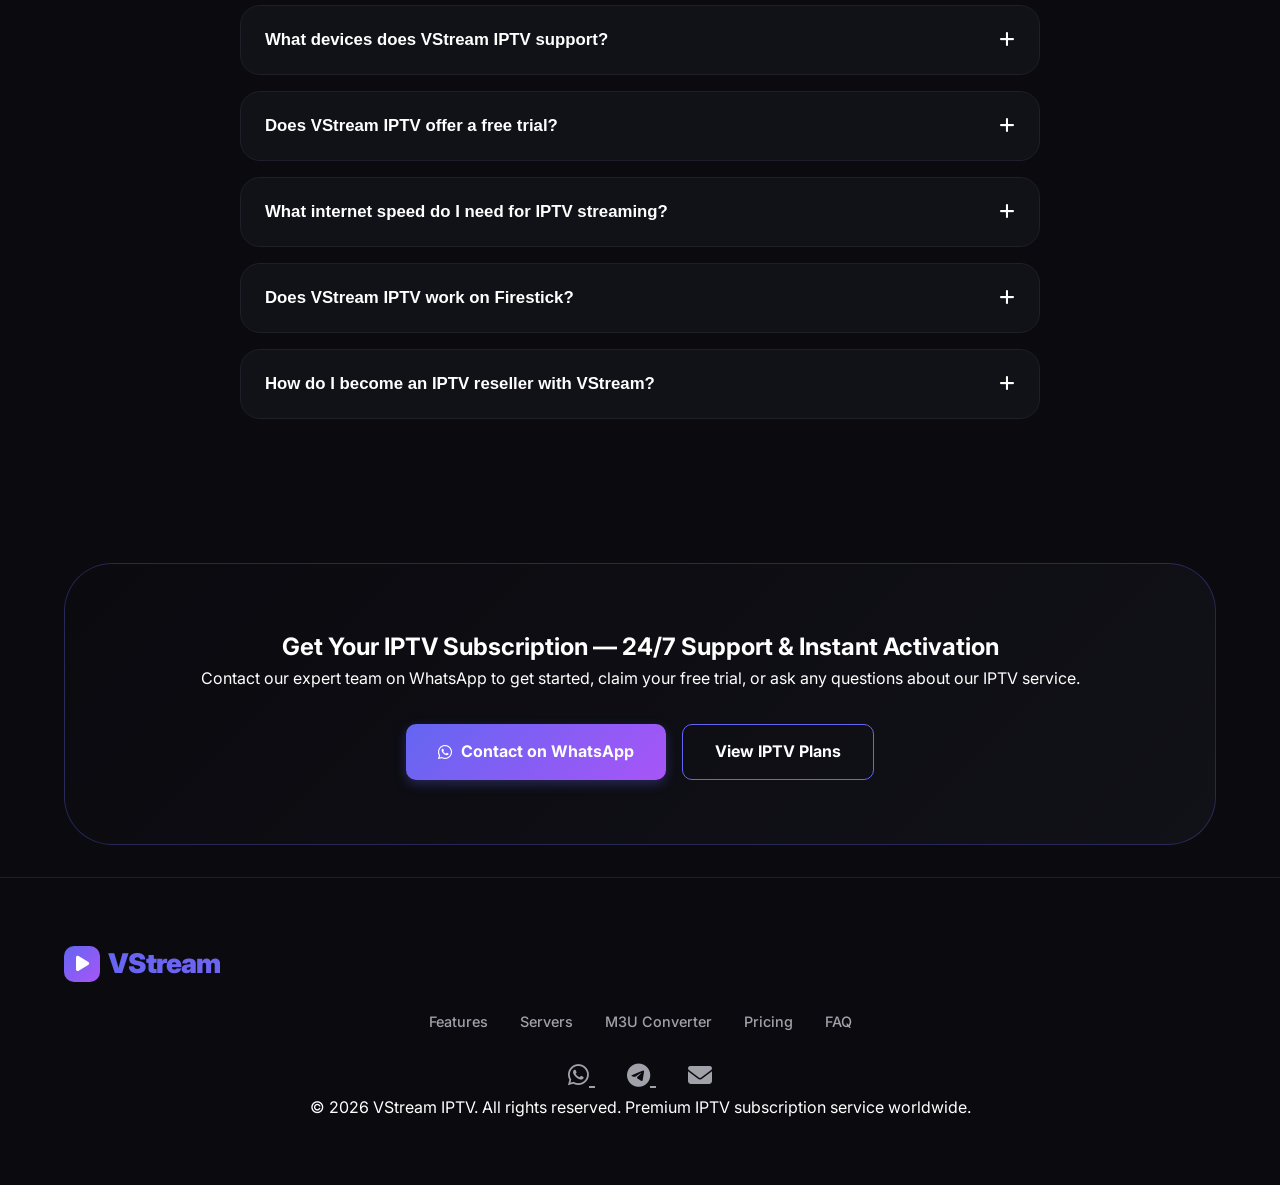
==== commit 0b002116: "seo" ====
--- a/index.html
+++ b/index.html
@@ -1,128 +1,607 @@
 <!DOCTYPE html>
 <html lang="en">
+
 <head>
-<meta charset="UTF-8">
-<meta name="viewport" content="width=device-width, initial-scale=1.0">
-<title>VStream IPTV - Premium 4K & 8K Streaming | 50K+ Channels</title>
-<meta name="description" content="Best IPTV subscription with 50,000+ live channels, movies, series in 4K & 8K. Ultra-fast servers, anti-freeze technology, instant activation. Free trial available.">
-<meta name="keywords" content="IPTV, 4K streaming, 8K streaming, live TV channels, IPTV subscription, sports streaming, VOD, movies, series, anti-freeze, premium servers">
-<meta name="author" content="VStream IPTV">
-<meta name="robots" content="index, follow">
-<link rel="canonical" href="https://yourdomain.com/">
-
-<!-- Font Awesome for Icons -->
-<link rel="stylesheet" href="https://cdnjs.cloudflare.com/ajax/libs/font-awesome/6.4.0/css/all.min.css">
-<!-- Google Fonts -->
-<link href="https://fonts.googleapis.com/css2?family=Inter:wght@300;400;500;600;700;800;900&display=swap" rel="stylesheet">
-
-<link rel="stylesheet" href="style.css">
+  <meta charset="UTF-8">
+  <meta name="viewport" content="width=device-width, initial-scale=1.0">
+
+  <!-- ══════════════════════════════════════════
+       PRIMARY SEO META TAGS
+  ══════════════════════════════════════════ -->
+  <title>VStream IPTV – Best IPTV Subscription 2026 | 50K+ Channels, 4K & 8K Streaming</title>
+  <meta name="description"
+    content="VStream IPTV offers the best IPTV subscription in 2026 with 50,000+ live channels, 4K & 8K quality, movies, series VOD, anti-buffer servers and instant activation. Free 24-hour trial available.">
+  <meta name="keywords"
+    content="best IPTV service 2026, IPTV subscription, buy IPTV, 4K IPTV, 8K IPTV, IPTV for Firestick, IPTV for Smart TV, IPTV without buffering, premium IPTV provider, IPTV reseller panel, cheap IPTV, best IPTV UK, best IPTV USA, best IPTV Canada, live TV streaming, IPTV Smarters, TiviMate IPTV, sports IPTV, VStream IPTV">
+  <meta name="author" content="VStream IPTV">
+  <meta name="robots" content="index, follow, max-snippet:-1, max-image-preview:large, max-video-preview:-1">
+  <meta name="theme-color" content="#6366f1">
+  <link rel="canonical" href="https://vickeriptv.org/">
+
+  <!-- ══════════════════════════════════════════
+       OPEN GRAPH (Facebook / WhatsApp previews)
+  ══════════════════════════════════════════ -->
+  <meta property="og:type" content="website">
+  <meta property="og:url" content="https://vickeriptv.org/">
+  <meta property="og:title" content="VStream IPTV – Best IPTV Subscription 2026 | 50K+ Channels">
+  <meta property="og:description"
+    content="Stream 50,000+ live channels in 4K & 8K with anti-buffer technology. Instant activation, free trial, 24/7 support. Best IPTV service for Firestick, Smart TV, Android & more.">
+  <meta property="og:image" content="https://vickeriptv.org/og-image.jpg">
+  <meta property="og:image:width" content="1200">
+  <meta property="og:image:height" content="630">
+  <meta property="og:site_name" content="VStream IPTV">
+  <meta property="og:locale" content="en_US">
+
+  <!-- ══════════════════════════════════════════
+       TWITTER CARD
+  ══════════════════════════════════════════ -->
+  <meta name="twitter:card" content="summary_large_image">
+  <meta name="twitter:title" content="VStream IPTV – Best IPTV Subscription 2026 | 50K+ Channels">
+  <meta name="twitter:description"
+    content="Stream 50,000+ live channels in 4K & 8K. Anti-buffer servers, instant activation, free trial. Best IPTV provider in 2026.">
+  <meta name="twitter:image" content="https://vickeriptv.org/og-image.jpg">
+
+  <!-- ══════════════════════════════════════════
+       STRUCTURED DATA — Organization
+  ══════════════════════════════════════════ -->
+  <script type="application/ld+json">
+  {
+    "@context": "https://schema.org",
+    "@type": "Organization",
+    "name": "VStream IPTV",
+    "url": "https://vickeriptv.org",
+    "logo": "https://vickeriptv.org/logo.png",
+    "description": "Premium IPTV subscription service with 50,000+ live channels in 4K & 8K quality.",
+    "contactPoint": {
+      "@type": "ContactPoint",
+      "contactType": "customer support",
+      "availableLanguage": ["English", "Arabic", "French"],
+      "contactOption": "TollFree"
+    },
+    "sameAs": [
+      "https://wa.me/212614567031",
+      "https://t.me/thereselleriptv"
+    ]
+  }
+  </script>
+
+  <!-- ══════════════════════════════════════════
+       STRUCTURED DATA — WebSite + SiteLinks Search
+  ══════════════════════════════════════════ -->
+  <script type="application/ld+json">
+  {
+    "@context": "https://schema.org",
+    "@type": "WebSite",
+    "name": "VStream IPTV",
+    "url": "https://vickeriptv.org",
+    "potentialAction": {
+      "@type": "SearchAction",
+      "target": "https://vickeriptv.org/?s={search_term_string}",
+      "query-input": "required name=search_term_string"
+    }
+  }
+  </script>
+
+  <!-- ══════════════════════════════════════════
+       STRUCTURED DATA — FAQ Page
+  ══════════════════════════════════════════ -->
+  <script type="application/ld+json">
+  {
+    "@context": "https://schema.org",
+    "@type": "FAQPage",
+    "mainEntity": [
+      {
+        "@type": "Question",
+        "name": "What devices are supported by VStream IPTV?",
+        "acceptedAnswer": {
+          "@type": "Answer",
+          "text": "VStream IPTV supports all major devices including Smart TVs, Android phones and tablets, iOS (iPhone/iPad), Amazon Fire Stick, MAG boxes, Enigma2 receivers, PC and Mac. It works with popular IPTV players such as IPTV Smarters Pro, TiviMate, and VLC."
+        }
+      },
+      {
+        "@type": "Question",
+        "name": "Does VStream IPTV offer a free trial?",
+        "acceptedAnswer": {
+          "@type": "Answer",
+          "text": "Yes, VStream IPTV offers a free 24-hour trial. Contact us on WhatsApp to request your free trial instantly."
+        }
+      },
+      {
+        "@type": "Question",
+        "name": "What internet speed do I need for VStream IPTV?",
+        "acceptedAnswer": {
+          "@type": "Answer",
+          "text": "You need at least 15 Mbps for HD streaming and 25 Mbps or faster for 4K and 8K ultra-HD quality."
+        }
+      },
+      {
+        "@type": "Question",
+        "name": "How quickly is VStream IPTV activated after payment?",
+        "acceptedAnswer": {
+          "@type": "Answer",
+          "text": "VStream IPTV subscriptions are activated instantly after payment confirmation — usually within minutes."
+        }
+      },
+      {
+        "@type": "Question",
+        "name": "Does VStream IPTV work on Firestick?",
+        "acceptedAnswer": {
+          "@type": "Answer",
+          "text": "Yes, VStream IPTV is fully compatible with Amazon Fire Stick and Fire TV devices. You can install IPTV Smarters Pro or TiviMate on your Firestick to stream all channels."
+        }
+      }
+    ]
+  }
+  </script>
+
+  <!-- ══════════════════════════════════════════
+       STRUCTURED DATA — Product / Offers
+  ══════════════════════════════════════════ -->
+  <script type="application/ld+json">
+  {
+    "@context": "https://schema.org",
+    "@type": "Product",
+    "name": "VStream IPTV Subscription",
+    "description": "Premium IPTV subscription with 50,000+ live channels, movies and series VOD in 4K and 8K quality. Anti-buffer servers, 99.9% uptime, 24/7 support.",
+    "brand": { "@type": "Brand", "name": "VStream IPTV" },
+    "offers": [
+      {
+        "@type": "Offer",
+        "name": "1 Month IPTV Plan",
+        "price": "15.00",
+        "priceCurrency": "USD",
+        "availability": "https://schema.org/InStock",
+        "url": "https://vickeriptv.org/#pricing"
+      },
+      {
+        "@type": "Offer",
+        "name": "3 Months IPTV Plan",
+        "price": "25.00",
+        "priceCurrency": "USD",
+        "availability": "https://schema.org/InStock",
+        "url": "https://vickeriptv.org/#pricing"
+      },
+      {
+        "@type": "Offer",
+        "name": "12 Months IPTV Plan",
+        "price": "70.00",
+        "priceCurrency": "USD",
+        "availability": "https://schema.org/InStock",
+        "url": "https://vickeriptv.org/#pricing"
+      }
+    ],
+    "aggregateRating": {
+      "@type": "AggregateRating",
+      "ratingValue": "4.8",
+      "reviewCount": "1240",
+      "bestRating": "5"
+    }
+  }
+  </script>
+
+  <!-- ══════════════════════════════════════════
+       PERFORMANCE — Preconnect hints
+  ══════════════════════════════════════════ -->
+  <link rel="preconnect" href="https://fonts.googleapis.com">
+  <link rel="preconnect" href="https://fonts.gstatic.com" crossorigin>
+  <link rel="preconnect" href="https://cdnjs.cloudflare.com">
+
+  <!-- Font Awesome for Icons -->
+  <link rel="stylesheet" href="https://cdnjs.cloudflare.com/ajax/libs/font-awesome/6.4.0/css/all.min.css">
+  <!-- Google Fonts -->
+  <link href="https://fonts.googleapis.com/css2?family=Inter:wght@300;400;500;600;700;800;900&display=swap"
+    rel="stylesheet">
+
+  <link rel="stylesheet" href="style.css">
 </head>
+
 <body>
 
-<header id="header">
-  <a href="#" class="logo"><span class="logo-icon"><i class="fas fa-play"></i></span>VStream</a>
-  <nav id="mainNav">
-    <a href="#features">Features</a>
-    <a href="#servers">Servers</a>
-    <a href="./converter.html">Convert M3U</a>
-    <a href="#platforms">Platforms</a>
-    <a href="#pricing">Pricing</a>
-    <a href="#faq">FAQ</a>
-    <a href="#contact" class="nav-cta">Get Started</a>
-  </nav>
-  <button class="mobile-menu-btn" onclick="toggleMobileMenu()"><i class="fas fa-bars"></i></button>
-</header>
-
-<section class="hero" id="home">
-  <video class="hero-video-bg" autoplay muted loop playsinline poster="https://images.unsplash.com/photo-1536440136628-849c177e76a1?w=1920&q=80">
-    <source src="https://assets.mixkit.co/videos/preview/mixkit-digital-animation-of-futuristic-devices-99786-large.mp4" type="video/mp4">
-  </video>
-  <div class="hero-video-overlay"></div>
-  <div class="hero-badge"><span class="dot"></span>Live Now — 50K+ Channels</div>
-  <h1>Premium 4K & 8K IPTV Streaming</h1>
-  <p class="hero-subtitle" style="max-width:700px; margin-bottom:1.5rem; z-index:2; color:#cbd5e1;">Experience ultra-fast live TV with stable premium servers, anti-freeze technology, sports channels, movies, VOD, and reseller panel access.</p>
-  <div class="hero-stats">
-    <div class="hero-stat"><div class="num">50K+</div><div class="label">Channels</div></div>
-    <div class="hero-stat"><div class="num">8K</div><div class="label">Ultra HD</div></div>
-    <div class="hero-stat"><div class="num">99.9%</div><div class="label">Uptime</div></div>
-    <div class="hero-stat"><div class="num">24/7</div><div class="label">Support</div></div>
-  </div>
-  <div class="hero-btns" style="margin-top:2rem; display:flex; gap:1rem; flex-wrap:wrap; justify-content:center; z-index:2;">
-    <a href="#pricing" class="btn btn-primary btn-lg">View Plans</a>
-    <a href="https://wa.me/212614567031" class="btn btn-outline btn-lg" target="_blank"><i class="fab fa-whatsapp"></i> Free Trial</a>
-  </div>
-</section>
-
-<section id="features">
-  <div class="section-title"><div class="badge">Why Choose Us</div><h2>Premium Features for the Ultimate Experience</h2><p>Everything you need for uninterrupted, high-quality streaming</p></div>
-  <div class="features-grid">
-    <div class="feature-card reveal"><div class="feature-icon"><i class="fas fa-tv"></i></div><h3>20,000+ Live TV Channels</h3><p>Access thousands of channels from around the world in every category.</p></div>
-    <div class="feature-card reveal"><div class="feature-icon"><i class="fas fa-film"></i></div><h3>Movies & Series VOD</h3><p>Huge library of on-demand content updated daily with new releases.</p></div>
-    <div class="feature-card reveal"><div class="feature-icon"><i class="fas fa-rocket"></i></div><h3>Anti-Buffer Servers</h3><p>99.9% uptime guarantee with premium anti-freeze streaming technology.</p></div>
-    <div class="feature-card reveal"><div class="feature-icon"><i class="fas fa-headset"></i></div><h3>24/7 Customer Support</h3><p>Expert team always online to help you with any issues.</p></div>
-    <div class="feature-card reveal"><div class="feature-icon"><i class="fas fa-server"></i></div><h3>Premium Global Servers</h3><p>High-performance streaming infrastructure with multiple options.</p></div>
-    <div class="feature-card reveal"><div class="feature-icon"><i class="fas fa-bolt"></i></div><h3>Instant Activation</h3><p>Start watching within minutes after payment confirmation.</p></div>
-  </div>
-</section>
-
-<section id="servers">
-  <div class="section-title"><div class="badge">Select Your Server</div><h2>Premium IPTV Reseller Panels</h2><p>Ultra-fast 4K & 8K streaming servers with 99.9% uptime</p></div>
-  <div class="servers-grid" id="serversGrid">
-    <div class="server-card selected" onclick="selectServer(this,'ULTRA8K')"><span class="server-popular">Popular</span><div class="server-name">ULTRA8K</div><div class="server-uptime">99.9% Uptime</div><div class="server-quality k8">8K Quality</div></div>
-    <div class="server-card" onclick="selectServer(this,'STRONG4K')"><span class="server-popular">Popular</span><div class="server-name">STRONG4K</div><div class="server-uptime">99.9% Uptime</div><div class="server-quality">4K Quality</div></div>
-    <div class="server-card" onclick="selectServer(this,'DREAM8K')"><span class="server-popular">Popular</span><div class="server-name">DREAM8K</div><div class="server-uptime">99.9% Uptime</div><div class="server-quality k8">8K Quality</div></div>
-    <div class="server-card" onclick="selectServer(this,'5GLIVE')"><span class="server-popular">Popular</span><div class="server-name">5GLIVE</div><div class="server-uptime">99.9% Uptime</div><div class="server-quality">4K Quality</div></div>
-    <div class="server-card" onclick="selectServer(this,'MEGA OTT')"><span class="server-popular">Popular</span><div class="server-name">MEGA OTT</div><div class="server-uptime">99.9% Uptime</div><div class="server-quality k8">8K Quality</div></div>
-    <div class="server-card" onclick="selectServer(this,'STRONG8K')"><span class="server-popular">Popular</span><div class="server-name">STRONG8K</div><div class="server-uptime">99.9% Uptime</div><div class="server-quality k8">8K Quality</div></div>
-  </div>
-  <p class="servers-info" style="text-align:center; margin-top:2rem; color:var(--text-muted);">Showing 6 of 45+ servers — <a href="#contact" style="color:var(--main-color);">Contact us</a> for full list</p>
-</section>
-
-<section id="platforms">
-  <div class="section-title"><div class="badge">All Your Favorites</div><h2>Access Premium Streaming Platforms</h2><p>Watch content from the biggest names in entertainment</p></div>
-  <div class="platforms-grid">
-    <div class="platform-card reveal"><img src="https://images.unsplash.com/photo-1574375927938-d5a98e8ffe85?w=400&q=80" alt="Netflix"><div class="platform-name">Netflix</div></div>
-    <div class="platform-card reveal"><img src="https://images.unsplash.com/photo-1536440136628-849c177e76a1?w=400&q=80" alt="Prime Video"><div class="platform-name">Prime Video</div></div>
-    <div class="platform-card reveal"><img src="https://images.unsplash.com/photo-1626814026160-2237a95fc5a0?w=400&q=80" alt="Disney+"><div class="platform-name">Disney+</div></div>
-    <div class="platform-card reveal"><img src="https://images.unsplash.com/photo-1598899134739-24c46f58b8c0?w=400&q=80" alt="HBO Max"><div class="platform-name">HBO Max</div></div>
-  </div>
-</section>
-
-<section id="pricing">
-  <div class="section-title"><div class="badge">Pricing Plans</div><h2>Choose Your Plan</h2><p>Flexible pricing for every need</p></div>
-  <div class="pricing-toggle"><button class="toggle-btn active" id="subBtn" onclick="switchTab('subscription')"><span class="toggle-icon"><i class="fas fa-shopping-cart"></i></span> Subscription</button><button class="toggle-btn" id="resBtn" onclick="switchTab('reseller')"><span class="toggle-icon"><i class="fas fa-users"></i></span> Reseller</button></div>
-  <div class="pricing-grid" id="subscriptionPlans">
-    <div class="price-card reveal"><h3>1 Month</h3><p class="subtitle">Perfect for trying out</p><div class="price">$15<span>/month</span></div><span class="connections-badge">1 Connection</span><ul class="price-features"><li>20,000+ Live Channels</li><li>Movies & Series VOD</li><li>4K/8K Quality</li><li>1 Connection</li><li>24/7 Support</li></ul><button class="btn btn-sub" onclick="buyPlan('1 Month','$15')">Subscribe Now</button></div>
-    <div class="price-card popular reveal"><div class="popular-badge"><i class="fas fa-star"></i> MOST POPULAR</div><h3>3 Months</h3><p class="subtitle">Best value</p><div class="price">$25<span>/3 months</span></div><span class="connections-badge">2 Connections</span><ul class="price-features"><li>20,000+ Live Channels</li><li>Movies & Series VOD</li><li>4K/8K Quality</li><li>2 Connections</li><li>Anti-Buffer Tech</li></ul><button class="btn btn-sub" onclick="buyPlan('3 Months','$25')">Subscribe Now</button></div>
-    <div class="price-card reveal"><h3>12 Months</h3><p class="subtitle">Best deal</p><div class="price">$70<span>/year</span></div><span class="connections-badge">4 Connections</span><ul class="price-features"><li>20,000+ Live Channels</li><li>Movies & Series VOD</li><li>4K/8K Quality</li><li>4 Connections</li><li>VIP Support</li></ul><button class="btn btn-sub" onclick="buyPlan('12 Months','$70')">Subscribe Now</button></div>
-  </div>
-  <div class="pricing-grid hidden" id="resellerPlans">
-    <div class="price-card reveal"><h3>Starter</h3><p class="subtitle">Begin your reseller journey</p><div class="price">$100<span>/one-time</span></div><span class="credits-badge">100 Credits</span><ul class="price-features"><li>100 Credits Included</li><li>Reseller Panel Access</li><li>Create Sub-Resellers</li><li>24/7 Support</li></ul><button class="btn btn-res" onclick="buyPlan('Reseller Starter','$100')">Get Started</button></div>
-    <div class="price-card popular reveal"><div class="popular-badge"><i class="fas fa-star"></i> MOST POPULAR</div><h3>Pro</h3><p class="subtitle">Scale your business</p><div class="price">$250<span>/one-time</span></div><span class="credits-badge">300 Credits</span><ul class="price-features"><li>300 Credits Included</li><li>Reseller Panel Access</li><li>Priority Support</li><li>Custom Branding</li></ul><button class="btn btn-res" onclick="buyPlan('Reseller Pro','$250')">Get Started</button></div>
-  </div>
-  <div class="guarantee" style="text-align:center; margin-top:3rem;"><span class="icon"><i class="fas fa-shield-halved"></i></span><span> 7-Day Money Back Guarantee</span></div>
-</section>
-
-<section id="faq">
-  <div class="section-title"><div class="badge">FAQ</div><h2>Frequently Asked Questions</h2><p>Everything you need to know before getting started</p></div>
-  <div class="faq-list"><div class="faq-item"><button class="faq-question" onclick="toggleFaq(this)">What devices are supported?<span class="faq-icon"><i class="fas fa-plus"></i></span></button><div class="faq-answer"><div class="faq-answer-inner">All major devices: Smart TVs, Android/iOS, MAG, Fire Stick, Enigma2, PC/Mac. Works with IPTV Smarters, TiviMate, VLC.</div></div></div>
-  <div class="faq-item"><button class="faq-question" onclick="toggleFaq(this)">Do you offer a free trial?<span class="faq-icon"><i class="fas fa-plus"></i></span></button><div class="faq-answer"><div class="faq-answer-inner">Yes! 24-hour free trial. Contact us on WhatsApp.</div></div></div>
-  <div class="faq-item"><button class="faq-question" onclick="toggleFaq(this)">What internet speed do I need?<span class="faq-icon"><i class="fas fa-plus"></i></span></button><div class="faq-answer"><div class="faq-answer-inner">15 Mbps for HD, 25+ Mbps for 4K/8K.</div></div></div></div>
-</section>
-
-<section id="contact" class="cta-section">
-  <h2>24/7 Support & Sales Team</h2>
-  <p>Get in touch with our expert team. We're here to help you get started or answer any questions.</p>
-  <div class="cta-btns"><a href="https://wa.me/212614567031" class="btn btn-primary" target="_blank"><i class="fab fa-whatsapp"></i> Contact on WhatsApp</a><a href="#pricing" class="btn btn-outline">View Pricing Plans</a></div>
-</section>
-
-<footer>
-  <a href="#" class="logo"><span class="logo-icon"><i class="fas fa-play"></i></span>VStream</a>
-  <div class="footer-links"><a href="#features">Features</a><a href="#servers">Servers</a><a href="./converter.html">Convert M3U</a><a href="#pricing">Pricing</a><a href="#faq">FAQ</a></div>
-  <div class="footer-social"><a href="https://wa.me/212614567031" target="_blank"><i class="fab fa-whatsapp"></i></a><a href="https://t.me/thereselleriptv"><i class="fab fa-telegram-plane"></i></a><a href="#"><i class="fas fa-envelope"></i></a></div>
-  <p>© 2026 VStream IPTV. All rights reserved. Premium streaming services worldwide.</p>
-</footer>
-
-<script src="script.js"></script>
+  <header id="header">
+    <a href="#" class="logo" aria-label="VStream IPTV Home">
+      <span class="logo-icon"><i class="fas fa-play" aria-hidden="true"></i></span>VStream
+    </a>
+    <nav id="mainNav" role="navigation" aria-label="Main navigation">
+      <a href="#features">Features</a>
+      <a href="#servers">Servers</a>
+      <a href="./converter.html">Convert M3U</a>
+      <a href="#platforms">Platforms</a>
+      <a href="#pricing">Pricing</a>
+      <a href="#faq">FAQ</a>
+      <a href="#contact" class="nav-cta">Get Started</a>
+    </nav>
+    <button class="mobile-menu-btn" onclick="toggleMobileMenu()" aria-label="Open navigation menu" aria-expanded="false">
+      <i class="fas fa-bars" aria-hidden="true"></i>
+    </button>
+  </header>
+
+  <!-- ══════════════════════════════════════════
+       HERO — keyword-rich H1 for Google
+  ══════════════════════════════════════════ -->
+  <section class="hero" id="home" aria-label="Hero section">
+    <video class="hero-video-bg" autoplay muted loop playsinline
+      poster="https://images.unsplash.com/photo-1536440136628-849c177e76a1?w=1920&q=80"
+      aria-hidden="true">
+      <source
+        src="https://assets.mixkit.co/videos/preview/mixkit-digital-animation-of-futuristic-devices-99786-large.mp4"
+        type="video/mp4">
+    </video>
+    <div class="hero-video-overlay" aria-hidden="true"></div>
+    <div class="hero-badge"><span class="dot" aria-hidden="true"></span>Live Now — 50K+ Channels</div>
+
+    <!-- Primary H1 — most important on-page SEO element -->
+    <h1>Best IPTV Subscription 2026 — Premium 4K &amp; 8K Live Streaming</h1>
+
+    <p class="hero-subtitle" style="max-width:700px; margin-bottom:1.5rem; z-index:2; color:#cbd5e1;">
+      Stream <strong>50,000+ live TV channels</strong> in crystal-clear 4K &amp; 8K quality.
+      Anti-buffer servers, instant activation, <strong>free 24-hour trial</strong>, and 24/7 WhatsApp support.
+      Compatible with Firestick, Smart TV, Android, iOS, TiviMate &amp; IPTV Smarters.
+    </p>
+
+    <div class="hero-stats" role="list" aria-label="Service statistics">
+      <div class="hero-stat" role="listitem">
+        <div class="num">50K+</div><div class="label">Channels</div>
+      </div>
+      <div class="hero-stat" role="listitem">
+        <div class="num">8K</div><div class="label">Ultra HD</div>
+      </div>
+      <div class="hero-stat" role="listitem">
+        <div class="num">99.9%</div><div class="label">Uptime</div>
+      </div>
+      <div class="hero-stat" role="listitem">
+        <div class="num">24/7</div><div class="label">Support</div>
+      </div>
+    </div>
+
+    <div class="hero-btns" style="margin-top:2rem; display:flex; gap:1rem; flex-wrap:wrap; justify-content:center; z-index:2;">
+      <a href="#pricing" class="btn btn-primary btn-lg">View Plans</a>
+      <a href="https://wa.me/212614567031" class="btn btn-outline btn-lg" target="_blank" rel="noopener">
+        <i class="fab fa-whatsapp" aria-hidden="true"></i> Free Trial
+      </a>
+    </div>
+  </section>
+
+  <!-- ══════════════════════════════════════════
+       FEATURES — H2 with secondary keywords
+  ══════════════════════════════════════════ -->
+  <section id="features" aria-labelledby="features-heading">
+    <div class="section-title">
+      <div class="badge">Why Choose Us</div>
+      <h2 id="features-heading">Premium IPTV Features for the Ultimate Streaming Experience</h2>
+      <p>Everything you need for uninterrupted 4K &amp; 8K live TV, movies, and sports — without buffering</p>
+    </div>
+    <div class="features-grid">
+      <div class="feature-card reveal">
+        <div class="feature-icon" aria-hidden="true"><i class="fas fa-tv"></i></div>
+        <h3>20,000+ Live TV Channels</h3>
+        <p>Access thousands of live channels from the USA, UK, Europe, Middle East and beyond — sports, news, entertainment and more.</p>
+      </div>
+      <div class="feature-card reveal">
+        <div class="feature-icon" aria-hidden="true"><i class="fas fa-film"></i></div>
+        <h3>Movies &amp; Series VOD</h3>
+        <p>Huge on-demand library updated daily with the latest Netflix originals, HBO, Disney+, and blockbuster releases.</p>
+      </div>
+      <div class="feature-card reveal">
+        <div class="feature-icon" aria-hidden="true"><i class="fas fa-rocket"></i></div>
+        <h3>Anti-Buffer Servers</h3>
+        <p>99.9% uptime guarantee powered by premium anti-freeze streaming technology. No lag, no freezing, ever.</p>
+      </div>
+      <div class="feature-card reveal">
+        <div class="feature-icon" aria-hidden="true"><i class="fas fa-headset"></i></div>
+        <h3>24/7 Customer Support</h3>
+        <p>Expert team available around the clock on WhatsApp to help you set up and resolve any issues fast.</p>
+      </div>
+      <div class="feature-card reveal">
+        <div class="feature-icon" aria-hidden="true"><i class="fas fa-server"></i></div>
+        <h3>Premium Global Servers</h3>
+        <p>High-performance streaming infrastructure across 45+ servers worldwide with 4K and 8K delivery.</p>
+      </div>
+      <div class="feature-card reveal">
+        <div class="feature-icon" aria-hidden="true"><i class="fas fa-bolt"></i></div>
+        <h3>Instant Activation</h3>
+        <p>Start watching within minutes after payment. Works with IPTV Smarters, TiviMate, VLC, and all major players.</p>
+      </div>
+    </div>
+  </section>
+
+  <!-- ══════════════════════════════════════════
+       SERVERS
+  ══════════════════════════════════════════ -->
+  <section id="servers" aria-labelledby="servers-heading">
+    <div class="section-title">
+      <div class="badge">Select Your Server</div>
+      <h2 id="servers-heading">Premium IPTV Reseller Panels — 45+ Servers</h2>
+      <p>Ultra-fast 4K &amp; 8K streaming servers with 99.9% uptime — pick the best IPTV server for your region</p>
+    </div>
+    <div class="servers-grid" id="serversGrid">
+      <div class="server-card selected" onclick="selectServer(this,'ULTRA8K')" role="button" tabindex="0" aria-label="Select ULTRA8K server">
+        <span class="server-popular">Popular</span>
+        <div class="server-name">ULTRA8K</div>
+        <div class="server-uptime">99.9% Uptime</div>
+        <div class="server-quality k8">8K Quality</div>
+      </div>
+      <div class="server-card" onclick="selectServer(this,'STRONG4K')" role="button" tabindex="0" aria-label="Select STRONG4K server">
+        <span class="server-popular">Popular</span>
+        <div class="server-name">STRONG4K</div>
+        <div class="server-uptime">99.9% Uptime</div>
+        <div class="server-quality">4K Quality</div>
+      </div>
+      <div class="server-card" onclick="selectServer(this,'DREAM8K')" role="button" tabindex="0" aria-label="Select DREAM8K server">
+        <span class="server-popular">Popular</span>
+        <div class="server-name">DREAM8K</div>
+        <div class="server-uptime">99.9% Uptime</div>
+        <div class="server-quality k8">8K Quality</div>
+      </div>
+      <div class="server-card" onclick="selectServer(this,'5GLIVE')" role="button" tabindex="0" aria-label="Select 5GLIVE server">
+        <span class="server-popular">Popular</span>
+        <div class="server-name">5GLIVE</div>
+        <div class="server-uptime">99.9% Uptime</div>
+        <div class="server-quality">4K Quality</div>
+      </div>
+      <div class="server-card" onclick="selectServer(this,'MEGA OTT')" role="button" tabindex="0" aria-label="Select MEGA OTT server">
+        <span class="server-popular">Popular</span>
+        <div class="server-name">MEGA OTT</div>
+        <div class="server-uptime">99.9% Uptime</div>
+        <div class="server-quality k8">8K Quality</div>
+      </div>
+      <div class="server-card" onclick="selectServer(this,'STRONG8K')" role="button" tabindex="0" aria-label="Select STRONG8K server">
+        <span class="server-popular">Popular</span>
+        <div class="server-name">STRONG8K</div>
+        <div class="server-uptime">99.9% Uptime</div>
+        <div class="server-quality k8">8K Quality</div>
+      </div>
+    </div>
+    <p class="servers-info" style="text-align:center; margin-top:2rem; color:var(--text-muted);">
+      Showing 6 of 45+ servers — <a href="#contact" style="color:var(--main-color);">Contact us</a> for the full server list
+    </p>
+  </section>
+
+  <!-- ══════════════════════════════════════════
+       PLATFORMS
+  ══════════════════════════════════════════ -->
+  <section id="platforms" aria-labelledby="platforms-heading">
+    <div class="section-title">
+      <div class="badge">All Your Favorites</div>
+      <h2 id="platforms-heading">Stream Netflix, Prime Video, Disney+ &amp; More via IPTV</h2>
+      <p>Watch content from the biggest names in entertainment — all in one IPTV subscription</p>
+    </div>
+    <div class="platforms-grid">
+      <div class="platform-card reveal">
+        <img src="https://images.unsplash.com/photo-1574375927938-d5a98e8ffe85?w=400&q=80" alt="Watch Netflix via IPTV subscription" loading="lazy" width="400" height="225">
+        <div class="platform-name">Netflix</div>
+      </div>
+      <div class="platform-card reveal">
+        <img src="https://images.unsplash.com/photo-1536440136628-849c177e76a1?w=400&q=80" alt="Prime Video streaming on IPTV" loading="lazy" width="400" height="225">
+        <div class="platform-name">Prime Video</div>
+      </div>
+      <div class="platform-card reveal">
+        <img src="https://images.unsplash.com/photo-1626814026160-2237a95fc5a0?w=400&q=80" alt="Disney Plus channels on IPTV" loading="lazy" width="400" height="225">
+        <div class="platform-name">Disney+</div>
+      </div>
+      <div class="platform-card reveal">
+        <img src="https://images.unsplash.com/photo-1598899134739-24c46f58b8c0?w=400&q=80" alt="HBO Max on IPTV service" loading="lazy" width="400" height="225">
+        <div class="platform-name">HBO Max</div>
+      </div>
+    </div>
+  </section>
+
+  <!-- ══════════════════════════════════════════
+       PRICING — H2 with buying-intent keywords
+  ══════════════════════════════════════════ -->
+  <section id="pricing" aria-labelledby="pricing-heading">
+    <div class="section-title">
+      <div class="badge">Pricing Plans</div>
+      <h2 id="pricing-heading">Affordable IPTV Subscription Plans — Buy IPTV Today</h2>
+      <p>Flexible IPTV pricing for individuals and resellers — starting at just $15/month</p>
+    </div>
+
+    <div class="pricing-toggle">
+      <button class="toggle-btn active" id="subBtn" onclick="switchTab('subscription')" aria-pressed="true">
+        <span class="toggle-icon"><i class="fas fa-shopping-cart" aria-hidden="true"></i></span> Subscription
+      </button>
+      <button class="toggle-btn" id="resBtn" onclick="switchTab('reseller')" aria-pressed="false">
+        <span class="toggle-icon"><i class="fas fa-users" aria-hidden="true"></i></span> Reseller
+      </button>
+    </div>
+
+    <div class="pricing-grid" id="subscriptionPlans">
+      <div class="price-card reveal">
+        <h3>1 Month IPTV</h3>
+        <p class="subtitle">Perfect for trying out</p>
+        <div class="price">$15<span>/month</span></div>
+        <span class="connections-badge"></span>
+        <ul class="price-features">
+          <li>20,000+ Live Channels</li>
+          <li>Movies &amp; Series VOD</li>
+          <li>4K/8K Quality</li>
+          <li>1 Device Connection</li>
+          <li>24/7 WhatsApp Support</li>
+        </ul>
+        <button class="btn btn-sub" onclick="buyPlan('1 Month','$15')">Subscribe Now</button>
+      </div>
+      <div class="price-card popular reveal">
+        <div class="popular-badge"><i class="fas fa-star" aria-hidden="true"></i> MOST POPULAR</div>
+        <h3>3 Months IPTV</h3>
+        <p class="subtitle">Best value subscription</p>
+        <div class="price">$25<span>/3 months</span></div>
+        <span class="connections-badge"></span>
+        <ul class="price-features">
+          <li>20,000+ Live Channels</li>
+          <li>Movies &amp; Series VOD</li>
+          <li>4K/8K Quality</li>
+          <li>2 Device Connections</li>
+          <li>Anti-Buffer Technology</li>
+        </ul>
+        <button class="btn btn-sub" onclick="buyPlan('3 Months','$25')">Subscribe Now</button>
+      </div>
+      <div class="price-card reveal">
+        <h3>12 Months IPTV</h3>
+        <p class="subtitle">Best deal — save 60%</p>
+        <div class="price">$70<span>/year</span></div>
+        <span class="connections-badge"></span>
+        <ul class="price-features">
+          <li>20,000+ Live Channels</li>
+          <li>Movies &amp; Series VOD</li>
+          <li>4K/8K Quality</li>
+          <li>4 Device Connections</li>
+          <li>VIP Priority Support</li>
+        </ul>
+        <button class="btn btn-sub" onclick="buyPlan('12 Months','$70')">Subscribe Now</button>
+      </div>
+    </div>
+
+    <div class="pricing-grid hidden" id="resellerPlans">
+      <div class="price-card reveal">
+        <h3>Reseller Starter</h3>
+        <p class="subtitle">Begin your IPTV reseller journey</p>
+        <div class="price">$100<span>/one-time</span></div>
+        <span class="credits-badge">100 Credits</span>
+        <ul class="price-features">
+          <li>100 Credits Included</li>
+          <li>Reseller Panel Access</li>
+          <li>Create Sub-Resellers</li>
+          <li>24/7 Support</li>
+        </ul>
+        <button class="btn btn-res" onclick="buyPlan('Reseller Starter','$100')">Get Started</button>
+      </div>
+      <div class="price-card popular reveal">
+        <div class="popular-badge"><i class="fas fa-star" aria-hidden="true"></i> MOST POPULAR</div>
+        <h3>Reseller Pro</h3>
+        <p class="subtitle">Scale your IPTV reseller business</p>
+        <div class="price">$250<span>/one-time</span></div>
+        <span class="credits-badge">300 Credits</span>
+        <ul class="price-features">
+          <li>300 Credits Included</li>
+          <li>Reseller Panel Access</li>
+          <li>Priority Support</li>
+          <li>Custom Branding</li>
+        </ul>
+        <button class="btn btn-res" onclick="buyPlan('Reseller Pro','$250')">Get Started</button>
+      </div>
+    </div>
+
+    <div class="guarantee" style="text-align:center; margin-top:3rem;">
+      <span class="icon"><i class="fas fa-shield-halved" aria-hidden="true"></i></span>
+      <span> 7-Day Money Back Guarantee — Risk-Free IPTV Subscription</span>
+    </div>
+  </section>
+
+  <!-- ══════════════════════════════════════════
+       FAQ — Rich results eligible
+  ══════════════════════════════════════════ -->
+  <section id="faq" aria-labelledby="faq-heading">
+    <div class="section-title">
+      <div class="badge">FAQ</div>
+      <h2 id="faq-heading">Frequently Asked Questions About VStream IPTV</h2>
+      <p>Everything you need to know before buying an IPTV subscription</p>
+    </div>
+    <div class="faq-list" itemscope itemtype="https://schema.org/FAQPage">
+
+      <div class="faq-item" itemscope itemprop="mainEntity" itemtype="https://schema.org/Question">
+        <button class="faq-question" onclick="toggleFaq(this)" aria-expanded="false">
+          <span itemprop="name">What devices does VStream IPTV support?</span>
+          <span class="faq-icon"><i class="fas fa-plus" aria-hidden="true"></i></span>
+        </button>
+        <div class="faq-answer" itemscope itemprop="acceptedAnswer" itemtype="https://schema.org/Answer">
+          <div class="faq-answer-inner" itemprop="text">
+            VStream IPTV works on all major devices: Smart TVs (Samsung, LG), Android &amp; iOS phones and tablets, Amazon Fire Stick &amp; Fire TV, MAG boxes, Enigma2 receivers, PC and Mac. Compatible with IPTV Smarters Pro, TiviMate, VLC and more.
+          </div>
+        </div>
+      </div>
+
+      <div class="faq-item" itemscope itemprop="mainEntity" itemtype="https://schema.org/Question">
+        <button class="faq-question" onclick="toggleFaq(this)" aria-expanded="false">
+          <span itemprop="name">Does VStream IPTV offer a free trial?</span>
+          <span class="faq-icon"><i class="fas fa-plus" aria-hidden="true"></i></span>
+        </button>
+        <div class="faq-answer" itemscope itemprop="acceptedAnswer" itemtype="https://schema.org/Answer">
+          <div class="faq-answer-inner" itemprop="text">
+            Yes! VStream IPTV offers a free 24-hour trial. Simply contact us on WhatsApp and we will activate your free trial immediately — no credit card required.
+          </div>
+        </div>
+      </div>
+
+      <div class="faq-item" itemscope itemprop="mainEntity" itemtype="https://schema.org/Question">
+        <button class="faq-question" onclick="toggleFaq(this)" aria-expanded="false">
+          <span itemprop="name">What internet speed do I need for IPTV streaming?</span>
+          <span class="faq-icon"><i class="fas fa-plus" aria-hidden="true"></i></span>
+        </button>
+        <div class="faq-answer" itemscope itemprop="acceptedAnswer" itemtype="https://schema.org/Answer">
+          <div class="faq-answer-inner" itemprop="text">
+            For HD streaming, 15 Mbps is sufficient. For 4K Ultra HD, we recommend 25 Mbps. For 8K streaming, a connection of 50 Mbps or faster ensures a smooth, buffer-free experience.
+          </div>
+        </div>
+      </div>
+
+      <div class="faq-item" itemscope itemprop="mainEntity" itemtype="https://schema.org/Question">
+        <button class="faq-question" onclick="toggleFaq(this)" aria-expanded="false">
+          <span itemprop="name">Does VStream IPTV work on Firestick?</span>
+          <span class="faq-icon"><i class="fas fa-plus" aria-hidden="true"></i></span>
+        </button>
+        <div class="faq-answer" itemscope itemprop="acceptedAnswer" itemtype="https://schema.org/Answer">
+          <div class="faq-answer-inner" itemprop="text">
+            Yes, VStream IPTV is fully compatible with Amazon Fire Stick and Fire TV. Install IPTV Smarters Pro or TiviMate from the Amazon App Store, enter your VStream credentials, and start streaming instantly.
+          </div>
+        </div>
+      </div>
+
+      <div class="faq-item" itemscope itemprop="mainEntity" itemtype="https://schema.org/Question">
+        <button class="faq-question" onclick="toggleFaq(this)" aria-expanded="false">
+          <span itemprop="name">How do I become an IPTV reseller with VStream?</span>
+          <span class="faq-icon"><i class="fas fa-plus" aria-hidden="true"></i></span>
+        </button>
+        <div class="faq-answer" itemscope itemprop="acceptedAnswer" itemtype="https://schema.org/Answer">
+          <div class="faq-answer-inner" itemprop="text">
+            Choose a Reseller plan (Starter at $100 or Pro at $250), contact us on WhatsApp, and you will receive access to your reseller panel to create and manage IPTV accounts for your own customers.
+          </div>
+        </div>
+      </div>
+
+    </div>
+  </section>
+
+  <!-- ══════════════════════════════════════════
+       CTA / CONTACT
+  ══════════════════════════════════════════ -->
+  <section id="contact" class="cta-section" aria-labelledby="contact-heading">
+    <h2 id="contact-heading">Get Your IPTV Subscription — 24/7 Support &amp; Instant Activation</h2>
+    <p>Contact our expert team on WhatsApp to get started, claim your free trial, or ask any questions about our IPTV service.</p>
+    <div class="cta-btns">
+      <a href="https://wa.me/212614567031" class="btn btn-primary" target="_blank" rel="noopener">
+        <i class="fab fa-whatsapp" aria-hidden="true"></i> Contact on WhatsApp
+      </a>
+      <a href="#pricing" class="btn btn-outline">View IPTV Plans</a>
+    </div>
+  </section>
+
+  <!-- ══════════════════════════════════════════
+       FOOTER — internal links help crawlability
+  ══════════════════════════════════════════ -->
+  <footer role="contentinfo">
+    <a href="#" class="logo" aria-label="VStream IPTV">
+      <span class="logo-icon"><i class="fas fa-play" aria-hidden="true"></i></span>VStream
+    </a>
+    <nav class="footer-links" aria-label="Footer navigation">
+      <a href="#features">Features</a>
+      <a href="#servers">Servers</a>
+      <a href="./converter.html">M3U Converter</a>
+      <a href="#pricing">Pricing</a>
+      <a href="#faq">FAQ</a>
+    </nav>
+    <div class="footer-social" aria-label="Social media links">
+      <a href="https://wa.me/212614567031" target="_blank" rel="noopener" aria-label="Contact VStream IPTV on WhatsApp">
+        <i class="fab fa-whatsapp" aria-hidden="true"></i>
+      </a>
+      <a href="https://t.me/thereselleriptv" target="_blank" rel="noopener" aria-label="VStream IPTV on Telegram">
+        <i class="fab fa-telegram-plane" aria-hidden="true"></i>
+      </a>
+      <a href="mailto:support@vickeriptv.org" aria-label="Email VStream IPTV support">
+        <i class="fas fa-envelope" aria-hidden="true"></i>
+      </a>
+    </div>
+    <p>© 2026 VStream IPTV. All rights reserved. Premium IPTV subscription service worldwide.</p>
+  </footer>
+
+  <script src="script.js"></script>
 </body>
 </html>
